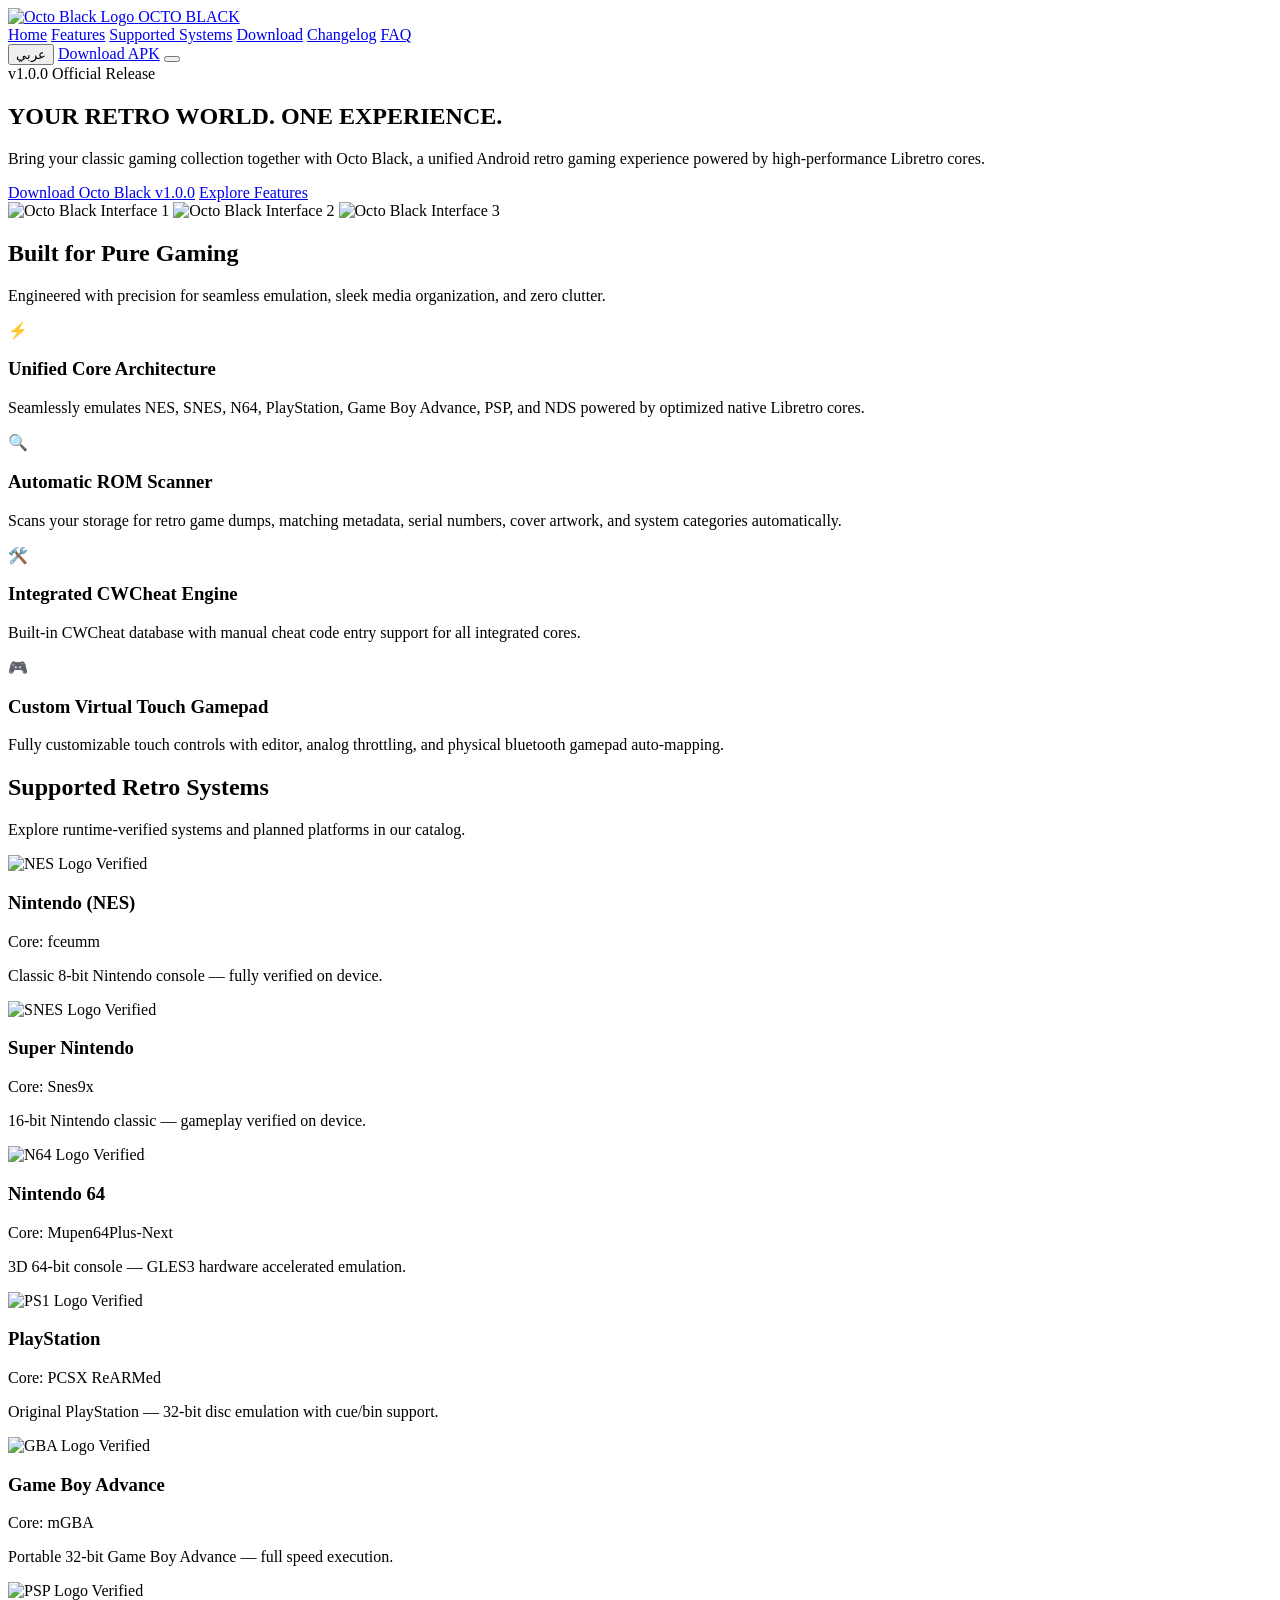
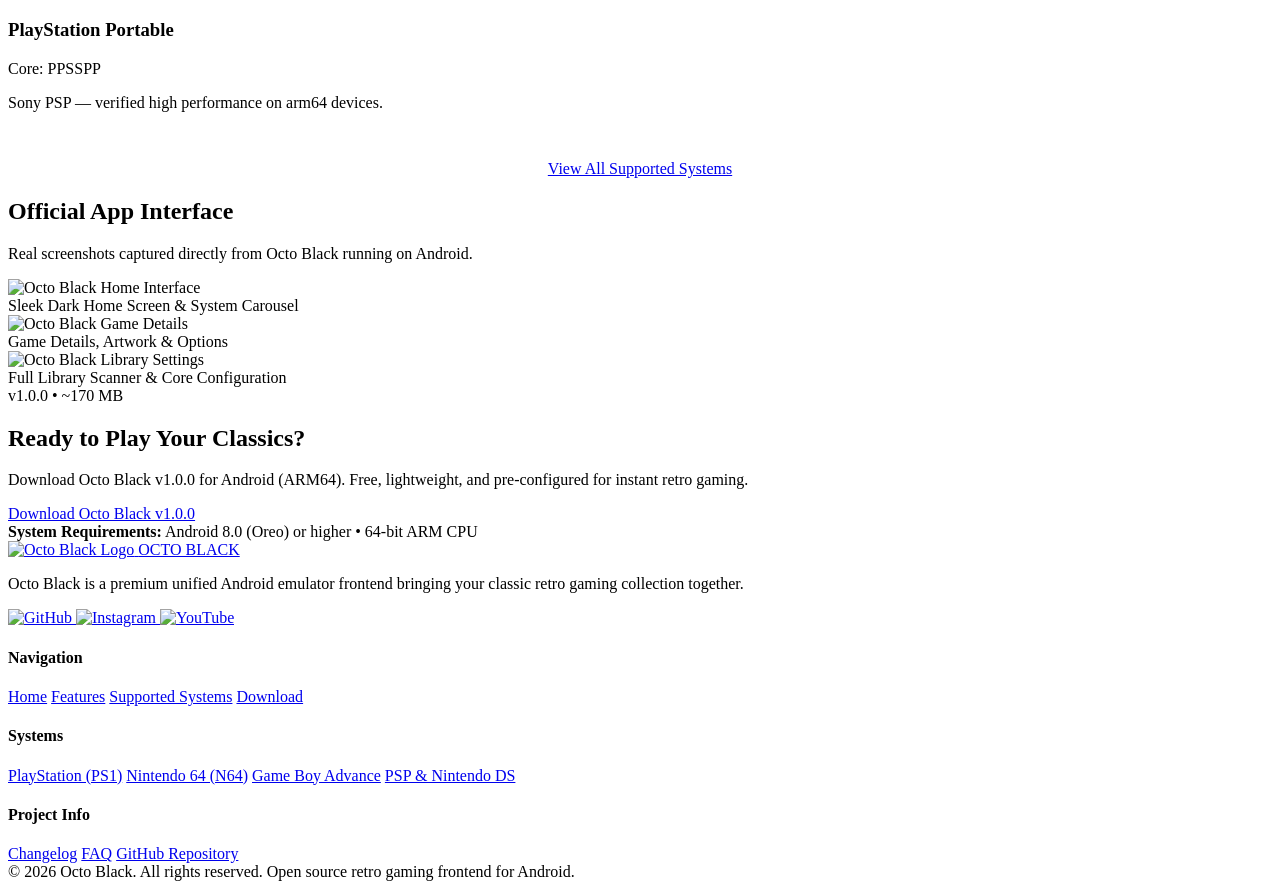
==== index.html @ 9396f164 "Add files via upload Upload Octo Black website" ====
<!DOCTYPE html>
<html lang="en" dir="ltr">
<head>
  <meta charset="UTF-8">
  <meta name="viewport" content="width=device-width, initial-scale=1.0">
  <title>Octo Black — Official Unified Retro Gaming Frontend for Android</title>
  <meta name="description" content="Bring your classic retro gaming collection together with Octo Black v1.0.0. A unified Android frontend powered by high-performance Libretro cores.">
  <meta name="keywords" content="Octo Black, Android Emulator, Retro Gaming, Libretro, PS1 Emulator, GBA Emulator, N64 Emulator, PSP Emulator, Android Frontend">

  <!-- Open Graph / Facebook -->
  <meta property="og:type" content="website">
  <meta property="og:title" content="Octo Black — Official Unified Retro Gaming Frontend">
  <meta property="og:description" content="Bring your classic retro gaming collection together with Octo Black. Unified Android frontend for NES, SNES, N64, PS1, GBA, PSP, and NDS.">
  <meta property="og:image" content="assets/images/introduction_images/1.png">
  <meta property="og:url" content="https://octoblack.app/">

  <!-- Twitter Card -->
  <meta name="twitter:card" content="summary_large_image">
  <meta name="twitter:title" content="Octo Black — Official Unified Retro Gaming Frontend">
  <meta name="twitter:description" content="Unified Android retro gaming experience powered by high-performance Libretro cores.">
  <meta name="twitter:image" content="assets/images/introduction_images/1.png">

  <!-- Favicon -->
  <link rel="icon" type="image/png" href="assets/systems_logos/my_logo/octoblack-logo.png">

  <!-- Stylesheet -->
  <link rel="stylesheet" href="css/style.css">
</head>
<body>

  <!-- Header / Navigation Bar -->
  <header class="navbar-header">
    <div class="container nav-container">
      <a href="index.html" class="brand-logo" aria-label="Octo Black Home">
        <img src="assets/systems_logos/my_logo/octoblack-logo.png" alt="Octo Black Logo" width="36" height="36">
        <span>OCTO BLACK</span>
      </a>

      <nav class="nav-menu" id="navMenu">
        <a href="index.html" class="nav-link active" data-i18n="nav_home">Home</a>
        <a href="features.html" class="nav-link" data-i18n="nav_features">Features</a>
        <a href="systems.html" class="nav-link" data-i18n="nav_systems">Supported Systems</a>
        <a href="download.html" class="nav-link" data-i18n="nav_download">Download</a>
        <a href="changelog.html" class="nav-link" data-i18n="nav_changelog">Changelog</a>
        <a href="faq.html" class="nav-link" data-i18n="nav_faq">FAQ</a>
      </nav>

      <div class="header-actions">
        <button class="lang-btn" aria-label="Switch Language">
          <span class="lang-btn-text">عربي</span>
        </button>
        <a href="download.html" class="btn btn-primary btn-sm github-dl-link" data-i18n="btn_download_apk">Download APK</a>
        <button class="mobile-toggle" id="mobileToggle" aria-label="Toggle navigation menu" aria-expanded="false">
          <span></span>
          <span></span>
          <span></span>
        </button>
      </div>
    </div>
  </header>

  <main>
    <!-- Hero Section -->
    <section class="hero-section">
      <div class="container hero-grid">
        <div class="hero-content">
          <div class="hero-tag">
            <span class="badge badge-status-supported" id="releaseStatusBadge">v1.0.0 Official Release</span>
          </div>
          <h1 class="hero-title" data-i18n="hero_title">YOUR RETRO WORLD. ONE EXPERIENCE.</h1>
          <p class="hero-description" data-i18n="hero_desc">
            Bring your classic gaming collection together with Octo Black, a unified Android retro gaming experience powered by high-performance Libretro cores.
          </p>
          <div class="hero-actions">
            <a href="download.html" class="btn btn-primary github-dl-link" data-i18n="hero_btn_download">Download Octo Black v1.0.0</a>
            <a href="features.html" class="btn btn-secondary" data-i18n="hero_btn_explore">Explore Features</a>
          </div>
        </div>

        <div class="hero-preview">
          <div class="landscape-mockup-container">
            <div class="screen-content-wrapper">
              <div class="screen-slider" id="screenSlider">
                <img src="assets/images/introduction_images/1.png" alt="Octo Black Interface 1" class="screen-slide" loading="eager">
                <img src="assets/images/introduction_images/2.png" alt="Octo Black Interface 2" class="screen-slide" loading="lazy">
                <img src="assets/images/introduction_images/3.png" alt="Octo Black Interface 3" class="screen-slide" loading="lazy">
              </div>
            </div>
            <div class="slider-controls">
              <span class="slider-dot active"></span>
              <span class="slider-dot"></span>
              <span class="slider-dot"></span>
            </div>
          </div>
        </div>
      </div>
    </section>

    <!-- Features Overview Section -->
    <section class="section">
      <div class="container">
        <div class="section-header">
          <h2 class="section-title" data-i18n="home_features_title">Built for Pure Gaming</h2>
          <p class="section-subtitle" data-i18n="home_features_subtitle">Engineered with precision for seamless emulation, sleek media organization, and zero clutter.</p>
        </div>

        <div class="grid-cards">
          <div class="card">
            <div class="card-icon">⚡</div>
            <h3 class="card-title" data-i18n="feat_1_title">Unified Core Architecture</h3>
            <p class="card-text" data-i18n="feat_1_desc">Seamlessly emulates NES, SNES, N64, PlayStation, Game Boy Advance, PSP, and NDS powered by optimized native Libretro cores.</p>
          </div>

          <div class="card">
            <div class="card-icon">🔍</div>
            <h3 class="card-title" data-i18n="feat_2_title">Automatic ROM Scanner</h3>
            <p class="card-text" data-i18n="feat_2_desc">Scans your storage for retro game dumps, matching metadata, serial numbers, cover artwork, and system categories automatically.</p>
          </div>

          <div class="card">
            <div class="card-icon">🛠️</div>
            <h3 class="card-title" data-i18n="feat_3_title">Integrated CWCheat Engine</h3>
            <p class="card-text" data-i18n="feat_3_desc">Built-in CWCheat database with manual cheat code entry support for all integrated cores.</p>
          </div>

          <div class="card">
            <div class="card-icon">🎮</div>
            <h3 class="card-title" data-i18n="feat_4_title">Custom Virtual Touch Gamepad</h3>
            <p class="card-text" data-i18n="feat_4_desc">Fully customizable touch controls with editor, analog throttling, and physical bluetooth gamepad auto-mapping.</p>
          </div>
        </div>
      </div>
    </section>

    <!-- Supported Systems Strip Section -->
    <section class="section" style="background-color: var(--bg-obsidian);">
      <div class="container">
        <div class="section-header">
          <h2 class="section-title" data-i18n="home_systems_title">Supported Retro Systems</h2>
          <p class="section-subtitle" data-i18n="home_systems_subtitle">Explore runtime-verified systems and planned platforms in our catalog.</p>
        </div>

        <div class="systems-grid">
          <!-- NES -->
          <div class="system-card">
            <div class="system-card-header">
              <img src="assets/systems_logos/Consoles/Nintendo Entertainment System.png" alt="NES Logo" class="system-logo" loading="lazy">
              <span class="badge badge-status-supported">Verified</span>
            </div>
            <h3 class="system-name">Nintendo (NES)</h3>
            <div class="system-engine">Core: fceumm</div>
            <p class="system-desc">Classic 8-bit Nintendo console — fully verified on device.</p>
          </div>

          <!-- SNES -->
          <div class="system-card">
            <div class="system-card-header">
              <img src="assets/systems_logos/Consoles/Super Nintendo Entertainment System.png" alt="SNES Logo" class="system-logo" loading="lazy">
              <span class="badge badge-status-supported">Verified</span>
            </div>
            <h3 class="system-name">Super Nintendo</h3>
            <div class="system-engine">Core: Snes9x</div>
            <p class="system-desc">16-bit Nintendo classic — gameplay verified on device.</p>
          </div>

          <!-- N64 -->
          <div class="system-card">
            <div class="system-card-header">
              <img src="assets/systems_logos/Consoles/Nintendo 64.png" alt="N64 Logo" class="system-logo" loading="lazy">
              <span class="badge badge-status-supported">Verified</span>
            </div>
            <h3 class="system-name">Nintendo 64</h3>
            <div class="system-engine">Core: Mupen64Plus-Next</div>
            <p class="system-desc">3D 64-bit console — GLES3 hardware accelerated emulation.</p>
          </div>

          <!-- PS1 -->
          <div class="system-card">
            <div class="system-card-header">
              <img src="assets/systems_logos/Consoles/Sony Playstation.png" alt="PS1 Logo" class="system-logo" loading="lazy">
              <span class="badge badge-status-supported">Verified</span>
            </div>
            <h3 class="system-name">PlayStation</h3>
            <div class="system-engine">Core: PCSX ReARMed</div>
            <p class="system-desc">Original PlayStation — 32-bit disc emulation with cue/bin support.</p>
          </div>

          <!-- GBA -->
          <div class="system-card">
            <div class="system-card-header">
              <img src="assets/systems_logos/Handhelds/Nintendo Game Boy Advance.png" alt="GBA Logo" class="system-logo" loading="lazy">
              <span class="badge badge-status-supported">Verified</span>
            </div>
            <h3 class="system-name">Game Boy Advance</h3>
            <div class="system-engine">Core: mGBA</div>
            <p class="system-desc">Portable 32-bit Game Boy Advance — full speed execution.</p>
          </div>

          <!-- PSP -->
          <div class="system-card">
            <div class="system-card-header">
              <img src="assets/systems_logos/Handhelds/Sony PSP.png" alt="PSP Logo" class="system-logo" loading="lazy">
              <span class="badge badge-status-supported">Verified</span>
            </div>
            <h3 class="system-name">PlayStation Portable</h3>
            <div class="system-engine">Core: PPSSPP</div>
            <p class="system-desc">Sony PSP — verified high performance on arm64 devices.</p>
          </div>
        </div>

        <div style="text-align: center; margin-top: 3rem;">
          <a href="systems.html" class="btn btn-outline" data-i18n="nav_systems">View All Supported Systems</a>
        </div>
      </div>
    </section>

    <!-- App Screenshot Gallery Section -->
    <section class="section">
      <div class="container">
        <div class="section-header">
          <h2 class="section-title" data-i18n="gallery_title">Official App Interface</h2>
          <p class="section-subtitle" data-i18n="gallery_subtitle">Real screenshots captured directly from Octo Black running on Android.</p>
        </div>

        <div class="gallery-grid">
          <div class="gallery-item">
            <img src="assets/images/introduction_images/1.png" alt="Octo Black Home Interface" loading="lazy">
            <div class="gallery-caption" data-i18n="cap_1">Sleek Dark Home Screen & System Carousel</div>
          </div>
          <div class="gallery-item">
            <img src="assets/images/introduction_images/2.png" alt="Octo Black Game Details" loading="lazy">
            <div class="gallery-caption" data-i18n="cap_2">Game Details, Artwork & Options</div>
          </div>
          <div class="gallery-item">
            <img src="assets/images/introduction_images/3.png" alt="Octo Black Library Settings" loading="lazy">
            <div class="gallery-caption" data-i18n="cap_3">Full Library Scanner & Core Configuration</div>
          </div>
        </div>
      </div>
    </section>

    <!-- Download Section -->
    <section class="section" style="background-color: var(--bg-obsidian);">
      <div class="container">
        <div class="download-card">
          <div class="download-version-tag">
            <span id="releaseVersionTag">v1.0.0</span> • <span id="releaseFileSize">~170 MB</span>
          </div>
          <h2 class="download-title" data-i18n="home_dl_title">Ready to Play Your Classics?</h2>
          <p class="download-desc" data-i18n="home_dl_desc">Download Octo Black v1.0.0 for Android (ARM64). Free, lightweight, and pre-configured for instant retro gaming.</p>
          <a href="download.html" class="btn btn-primary github-dl-link" data-i18n="hero_btn_download">Download Octo Black v1.0.0</a>

          <div class="download-details-meta">
            <div><strong data-i18n="dl_req_title">System Requirements:</strong> <span data-i18n="dl_req_desc">Android 8.0 (Oreo) or higher • 64-bit ARM CPU</span></div>
          </div>
        </div>
      </div>
    </section>
  </main>

  <!-- Footer -->
  <footer class="site-footer">
    <div class="container">
      <div class="footer-grid">
        <div class="footer-brand">
          <a href="index.html" class="brand-logo">
            <img src="assets/systems_logos/my_logo/octoblack-logo.png" alt="Octo Black Logo" width="32" height="32">
            <span>OCTO BLACK</span>
          </a>
          <p data-i18n="footer_brand_desc">Octo Black is a premium unified Android emulator frontend bringing your classic retro gaming collection together.</p>
          <div class="footer-socials">
            <a href="https://github.com/OctoBlack/octoblackemulatorgames" target="_blank" rel="noopener" class="social-icon-btn" aria-label="GitHub">
              <img src="assets/social_icons/github.svg" alt="GitHub">
            </a>
            <a href="https://instagram.com" target="_blank" rel="noopener" class="social-icon-btn" aria-label="Instagram">
              <img src="assets/social_icons/instagram.svg" alt="Instagram">
            </a>
            <a href="https://youtube.com" target="_blank" rel="noopener" class="social-icon-btn" aria-label="YouTube">
              <img src="assets/social_icons/youtube.svg" alt="YouTube">
            </a>
          </div>
        </div>

        <div>
          <h4 class="footer-title" data-i18n="footer_heading_navigation">Navigation</h4>
          <div class="footer-links">
            <a href="index.html" data-i18n="nav_home">Home</a>
            <a href="features.html" data-i18n="nav_features">Features</a>
            <a href="systems.html" data-i18n="nav_systems">Supported Systems</a>
            <a href="download.html" data-i18n="nav_download">Download</a>
          </div>
        </div>

        <div>
          <h4 class="footer-title" data-i18n="footer_heading_systems">Systems</h4>
          <div class="footer-links">
            <a href="systems.html">PlayStation (PS1)</a>
            <a href="systems.html">Nintendo 64 (N64)</a>
            <a href="systems.html">Game Boy Advance</a>
            <a href="systems.html">PSP & Nintendo DS</a>
          </div>
        </div>

        <div>
          <h4 class="footer-title" data-i18n="footer_heading_project">Project Info</h4>
          <div class="footer-links">
            <a href="changelog.html" data-i18n="nav_changelog">Changelog</a>
            <a href="faq.html" data-i18n="nav_faq">FAQ</a>
            <a href="https://github.com/OctoBlack/octoblackemulatorgames" target="_blank" rel="noopener" data-i18n="footer_link_github">GitHub Repository</a>
          </div>
        </div>
      </div>

      <div class="footer-bottom">
        <div data-i18n="footer_copyright">© 2026 Octo Black. All rights reserved. Open source retro gaming frontend for Android.</div>
      </div>
    </div>
  </footer>

  <!-- JavaScript Scripts -->
  <script src="js/translations.js"></script>
  <script src="js/i18n.js"></script>
  <script src="js/main.js"></script>
  <script src="js/github-release.js"></script>
</body>
</html>
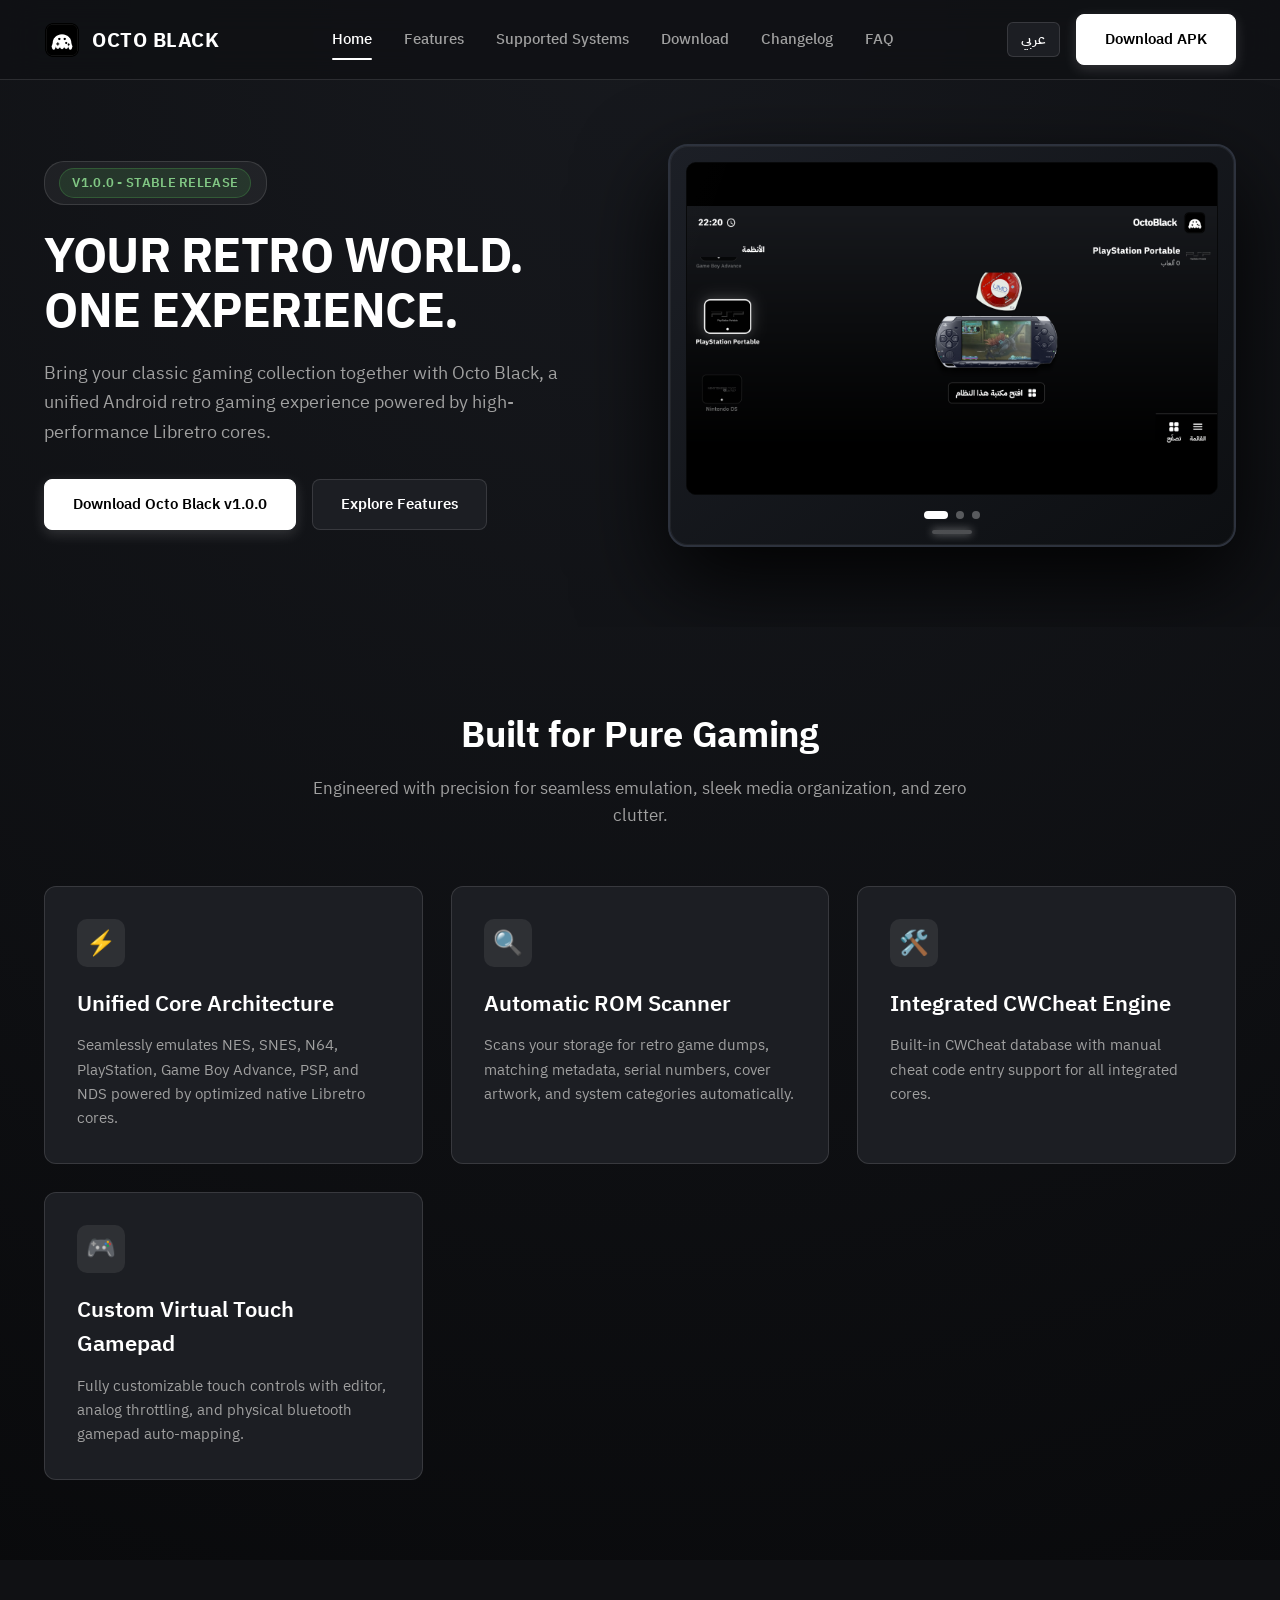
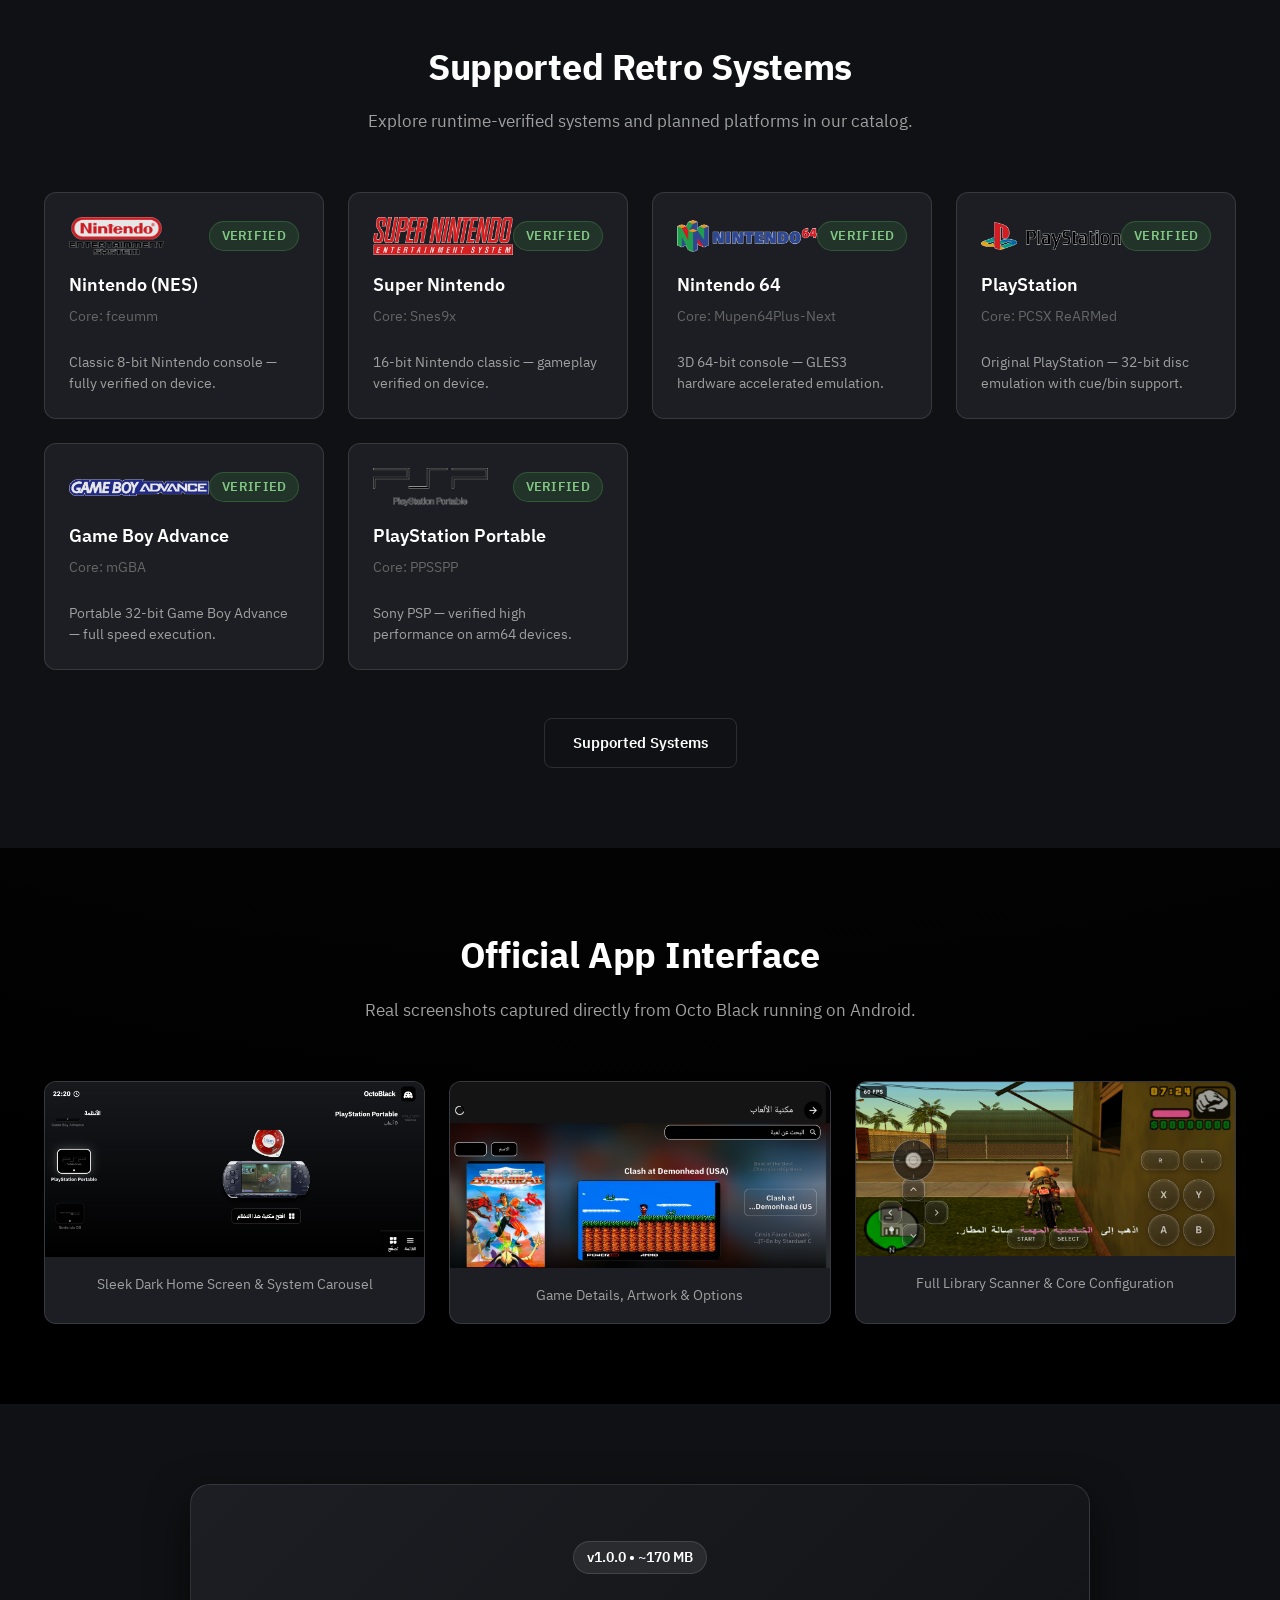
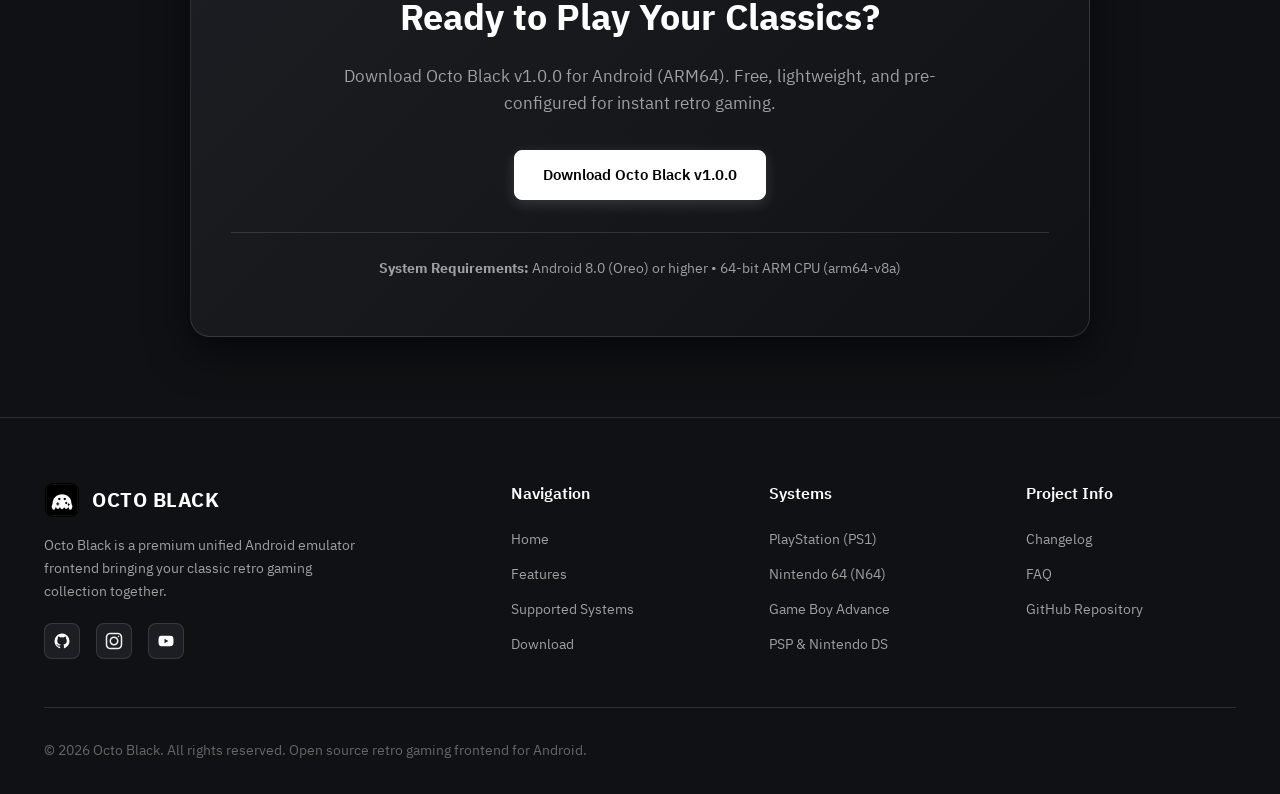
==== commit dd7ae67f: "Update index.html" ====
--- a/index.html
+++ b/index.html
@@ -233,7 +233,7 @@
           </div>
           <div class="gallery-item">
             <img src="assets/images/introduction_images/3.png" alt="Octo Black Library Settings" loading="lazy">
-            <div class="gallery-caption" data-i18n="cap_3">Full Library Scanner & Core Configuration</div>
+            <div class="gallery-caption" data-i18n="cap_3">Image from inside one of the games</div>
           </div>
         </div>
       </div>
--- a/css/style.css
+++ b/css/style.css
@@ -0,0 +1,1115 @@
+/* ==========================================================================
+   OCTO BLACK - OFFICIAL WEBSITE STYLESHEET
+   Design Identity: Dark Premium Gaming Experience
+   Color Palette: Black (#000000), Obsidian (#101114), Dark Panel (#1C1E23)
+   Typography: IBM Plex Sans Arabic
+   ========================================================================== */
+
+/* --------------------------------------------------------------------------
+   1. Fonts & CSS Variables
+   -------------------------------------------------------------------------- */
+@font-face {
+  font-family: 'IBM Plex Sans Arabic';
+  src: url('../assets/fonts/ibm-plex-sans-arabic/IBMPlexSansArabic-Light.ttf') format('truetype');
+  font-weight: 300;
+  font-style: normal;
+  font-display: swap;
+}
+
+@font-face {
+  font-family: 'IBM Plex Sans Arabic';
+  src: url('../assets/fonts/ibm-plex-sans-arabic/IBMPlexSansArabic-Regular.ttf') format('truetype');
+  font-weight: 400;
+  font-style: normal;
+  font-display: swap;
+}
+
+@font-face {
+  font-family: 'IBM Plex Sans Arabic';
+  src: url('../assets/fonts/ibm-plex-sans-arabic/IBMPlexSansArabic-Medium.ttf') format('truetype');
+  font-weight: 500;
+  font-style: normal;
+  font-display: swap;
+}
+
+@font-face {
+  font-family: 'IBM Plex Sans Arabic';
+  src: url('../assets/fonts/ibm-plex-sans-arabic/IBMPlexSansArabic-SemiBold.ttf') format('truetype');
+  font-weight: 600;
+  font-style: normal;
+  font-display: swap;
+}
+
+@font-face {
+  font-family: 'IBM Plex Sans Arabic';
+  src: url('../assets/fonts/ibm-plex-sans-arabic/IBMPlexSansArabic-Bold.ttf') format('truetype');
+  font-weight: 700;
+  font-style: normal;
+  font-display: swap;
+}
+
+:root {
+  --bg-black: #000000;
+  --bg-obsidian: #101114;
+  --bg-panel: #1C1E23;
+  --bg-panel-hover: #262930;
+  --border-color: rgba(255, 255, 255, 0.12);
+  --border-hover: rgba(255, 255, 255, 0.35);
+
+  --text-primary: #FFFFFF;
+  --text-secondary: #A0A0A0;
+  --text-muted: #666666;
+
+  --accent-white: #FFFFFF;
+  --accent-black: #000000;
+
+  --status-supported-bg: rgba(76, 175, 80, 0.15);
+  --status-supported-text: #81C784;
+  --status-supported-border: rgba(76, 175, 80, 0.3);
+
+  --status-integrated-bg: rgba(255, 183, 77, 0.15);
+  --status-integrated-text: #FFB74D;
+  --status-integrated-border: rgba(255, 183, 77, 0.3);
+
+  --status-dev-bg: rgba(100, 181, 246, 0.15);
+  --status-dev-text: #64B5F6;
+  --status-dev-border: rgba(100, 181, 246, 0.3);
+
+  --status-soon-bg: rgba(144, 164, 174, 0.15);
+  --status-soon-text: #B0BEC5;
+  --status-soon-border: rgba(144, 164, 174, 0.3);
+
+  --font-family: 'IBM Plex Sans Arabic', -apple-system, BlinkMacSystemFont, 'Segoe UI', Roboto, Oxygen, Ubuntu, Cantarell, sans-serif;
+  --header-height: 80px;
+  --container-max-width: 1240px;
+  --transition-fast: 0.2s ease;
+  --transition-normal: 0.3s ease;
+}
+
+/* --------------------------------------------------------------------------
+   2. Base & Reset
+   -------------------------------------------------------------------------- */
+*, *::before, *::after {
+  box-sizing: border-box;
+  margin: 0;
+  padding: 0;
+}
+
+html {
+  font-family: var(--font-family);
+  background-color: var(--bg-black);
+  color: var(--text-primary);
+  scroll-behavior: smooth;
+  line-height: 1.6;
+  -webkit-font-smoothing: antialiased;
+}
+
+body {
+  min-height: 100vh;
+  display: flex;
+  flex-direction: column;
+  overflow-x: hidden;
+  background: radial-gradient(circle at 50% 0%, #17191e 0%, var(--bg-black) 70%);
+}
+
+a {
+  color: inherit;
+  text-decoration: none;
+  transition: color var(--transition-fast);
+}
+
+button {
+  font-family: inherit;
+  cursor: pointer;
+  border: none;
+  background: none;
+}
+
+img {
+  max-width: 100%;
+  height: auto;
+  display: block;
+}
+
+ul {
+  list-style: none;
+}
+
+.container {
+  width: 100%;
+  max-width: var(--container-max-width);
+  margin-inline: auto;
+  padding-inline: 1.5rem;
+}
+
+/* --------------------------------------------------------------------------
+   3. Header & Navigation Bar
+   -------------------------------------------------------------------------- */
+.navbar-header {
+  position: fixed;
+  top: 0;
+  left: 0;
+  right: 0;
+  height: var(--header-height);
+  background: rgba(16, 17, 20, 0.85);
+  backdrop-filter: blur(16px);
+  -webkit-backdrop-filter: blur(16px);
+  border-bottom: 1px solid var(--border-color);
+  z-index: 1000;
+  display: flex;
+  align-items: center;
+}
+
+.nav-container {
+  display: flex;
+  align-items: center;
+  justify-content: space-between;
+}
+
+.brand-logo {
+  display: flex;
+  align-items: center;
+  gap: 0.75rem;
+  font-weight: 700;
+  font-size: 1.25rem;
+  letter-spacing: 0.5px;
+}
+
+.brand-logo img {
+  width: 36px;
+  height: 36px;
+  border-radius: 8px;
+  object-fit: contain;
+}
+
+.nav-menu {
+  display: flex;
+  align-items: center;
+  gap: 2rem;
+}
+
+.nav-link {
+  font-size: 0.95rem;
+  font-weight: 500;
+  color: var(--text-secondary);
+  padding: 0.5rem 0;
+  position: relative;
+  transition: color var(--transition-fast);
+}
+
+.nav-link:hover,
+.nav-link.active {
+  color: var(--text-primary);
+}
+
+.nav-link.active::after {
+  content: '';
+  position: absolute;
+  bottom: 0;
+  left: 0;
+  right: 0;
+  height: 2px;
+  background-color: var(--accent-white);
+  border-radius: 2px;
+}
+
+.header-actions {
+  display: flex;
+  align-items: center;
+  gap: 1rem;
+}
+
+.lang-btn {
+  display: inline-flex;
+  align-items: center;
+  gap: 0.4rem;
+  padding: 0.4rem 0.8rem;
+  background-color: var(--bg-panel);
+  border: 1px solid var(--border-color);
+  border-radius: 6px;
+  color: var(--text-primary);
+  font-size: 0.85rem;
+  font-weight: 600;
+  transition: all var(--transition-fast);
+}
+
+.lang-btn:hover {
+  border-color: var(--border-hover);
+  background-color: var(--bg-panel-hover);
+}
+
+.mobile-toggle {
+  display: none;
+  flex-direction: column;
+  justify-content: space-between;
+  width: 28px;
+  height: 20px;
+  background: transparent;
+}
+
+.mobile-toggle span {
+  width: 100%;
+  height: 2px;
+  background-color: var(--text-primary);
+  border-radius: 2px;
+  transition: transform 0.3s ease, opacity 0.3s ease;
+}
+
+/* --------------------------------------------------------------------------
+   4. Buttons & UI Elements
+   -------------------------------------------------------------------------- */
+.btn {
+  display: inline-flex;
+  align-items: center;
+  justify-content: center;
+  gap: 0.6rem;
+  padding: 0.75rem 1.75rem;
+  font-size: 0.95rem;
+  font-weight: 600;
+  border-radius: 8px;
+  transition: all var(--transition-normal);
+  text-align: center;
+  white-space: nowrap;
+}
+
+.btn-primary {
+  background-color: var(--accent-white);
+  color: var(--accent-black);
+  border: 1px solid var(--accent-white);
+  box-shadow: 0 4px 14px rgba(255, 255, 255, 0.15);
+}
+
+.btn-primary:hover {
+  background-color: #e6e6e6;
+  border-color: #e6e6e6;
+  transform: translateY(-2px);
+  box-shadow: 0 6px 20px rgba(255, 255, 255, 0.25);
+}
+
+.btn-secondary {
+  background-color: var(--bg-panel);
+  color: var(--text-primary);
+  border: 1px solid var(--border-color);
+}
+
+.btn-secondary:hover {
+  background-color: var(--bg-panel-hover);
+  border-color: var(--border-hover);
+  transform: translateY(-2px);
+}
+
+.btn-outline {
+  background-color: transparent;
+  color: var(--text-primary);
+  border: 1px solid var(--border-color);
+}
+
+.btn-outline:hover {
+  border-color: var(--text-primary);
+  background-color: rgba(255, 255, 255, 0.05);
+}
+
+.badge {
+  display: inline-flex;
+  align-items: center;
+  gap: 0.4rem;
+  padding: 0.25rem 0.75rem;
+  border-radius: 20px;
+  font-size: 0.8rem;
+  font-weight: 600;
+  letter-spacing: 0.3px;
+  text-transform: uppercase;
+}
+
+.badge-status-supported {
+  background-color: var(--status-supported-bg);
+  color: var(--status-supported-text);
+  border: 1px solid var(--status-supported-border);
+}
+
+.badge-status-integrated {
+  background-color: var(--status-integrated-bg);
+  color: var(--status-integrated-text);
+  border: 1px solid var(--status-integrated-border);
+}
+
+.badge-status-inDevelopment {
+  background-color: var(--status-dev-bg);
+  color: var(--status-dev-text);
+  border: 1px solid var(--status-dev-border);
+}
+
+.badge-status-comingSoon {
+  background-color: var(--status-soon-bg);
+  color: var(--status-soon-text);
+  border: 1px solid var(--status-soon-border);
+}
+
+/* --------------------------------------------------------------------------
+   5. Hero Section
+   -------------------------------------------------------------------------- */
+.hero-section {
+  padding-top: calc(var(--header-height) + 4rem);
+  padding-bottom: 5rem;
+  position: relative;
+  overflow: hidden;
+}
+
+.hero-grid {
+  display: grid;
+  grid-template-columns: 1fr 1fr;
+  gap: 3.5rem;
+  align-items: center;
+}
+
+.hero-content {
+  display: flex;
+  flex-direction: column;
+  align-items: flex-start;
+}
+
+.hero-tag {
+  display: inline-flex;
+  align-items: center;
+  gap: 0.5rem;
+  padding: 0.35rem 0.9rem;
+  background-color: rgba(255, 255, 255, 0.06);
+  border: 1px solid var(--border-color);
+  border-radius: 20px;
+  font-size: 0.85rem;
+  font-weight: 500;
+  color: var(--text-secondary);
+  margin-bottom: 1.5rem;
+}
+
+.hero-title {
+  font-size: 3rem;
+  font-weight: 800;
+  line-height: 1.15;
+  letter-spacing: -0.5px;
+  margin-bottom: 1.25rem;
+  color: var(--text-primary);
+}
+
+.hero-description {
+  font-size: 1.15rem;
+  color: var(--text-secondary);
+  margin-bottom: 2rem;
+  max-width: 540px;
+  line-height: 1.6;
+}
+
+.hero-actions {
+  display: flex;
+  flex-wrap: wrap;
+  gap: 1rem;
+}
+
+.hero-preview {
+  position: relative;
+  display: flex;
+  justify-content: center;
+  align-items: center;
+}
+
+/* Professional Gaming Device Bezel & Animations */
+@keyframes float {
+  0%, 100% {
+    transform: translateY(0);
+  }
+  50% {
+    transform: translateY(-8px);
+  }
+}
+
+@keyframes ambientGlow {
+  0%, 100% {
+    box-shadow: 0 35px 90px rgba(0, 0, 0, 0.9), 0 0 25px rgba(255, 255, 255, 0.03);
+  }
+  50% {
+    box-shadow: 0 42px 105px rgba(0, 0, 0, 0.95), 0 0 50px rgba(255, 255, 255, 0.07);
+  }
+}
+
+@keyframes glassReflection {
+  0% { left: -150%; }
+  25% { left: 150%; }
+  100% { left: 150%; }
+}
+
+.landscape-mockup-container {
+  position: relative;
+  width: 100%;
+  max-width: 640px;
+  margin-inline: auto;
+  background: linear-gradient(145deg, #1c1f26 0%, #0d0f12 100%);
+  border: 2px solid #2d323d;
+  border-radius: 20px;
+  padding: 16px 16px 26px 16px;
+  box-shadow: 0 35px 90px rgba(0, 0, 0, 0.9),
+              0 0 0 1px rgba(255, 255, 255, 0.05) inset;
+  animation: float 6s ease-in-out infinite, ambientGlow 4s ease-in-out infinite;
+  transition: transform var(--transition-normal);
+}
+
+.landscape-mockup-container:hover {
+  transform: translateY(-4px) scale(1.01);
+  animation-play-state: paused;
+}
+
+/* Subtle power indicator LED / branding at bottom bezel */
+.landscape-mockup-container::after {
+  content: '';
+  position: absolute;
+  bottom: 11px;
+  left: 50%;
+  transform: translateX(-50%);
+  width: 40px;
+  height: 4px;
+  background-color: rgba(255, 255, 255, 0.25);
+  border-radius: 2px;
+  box-shadow: 0 0 8px rgba(255, 255, 255, 0.5);
+}
+
+.screen-content-wrapper {
+  position: relative;
+  width: 100%;
+  aspect-ratio: 16 / 10;
+  overflow: hidden;
+  border-radius: 10px;
+  background-color: var(--bg-black);
+  border: 1px solid #08090a;
+  box-shadow: inset 0 0 20px rgba(0, 0, 0, 0.95);
+}
+
+/* Glass screen reflection sweep */
+.screen-content-wrapper::before {
+  content: '';
+  position: absolute;
+  top: 0;
+  left: -150%;
+  width: 150%;
+  height: 100%;
+  background: linear-gradient(
+    90deg,
+    transparent,
+    rgba(255, 255, 255, 0.04),
+    transparent
+  );
+  transform: skewX(-20deg);
+  pointer-events: none;
+  z-index: 10;
+  animation: glassReflection 7s ease-in-out infinite;
+}
+
+.screen-slider {
+  display: flex;
+  width: 100%;
+  height: 100%;
+  transition: transform 0.5s cubic-bezier(0.4, 0, 0.2, 1);
+}
+
+.screen-slide {
+  min-width: 100%;
+  height: 100%;
+  object-fit: contain;
+  background-color: #000;
+  transform: scale(0.97);
+  opacity: 0.8;
+  transition: transform 0.7s cubic-bezier(0.16, 1, 0.3, 1), opacity 0.7s ease;
+}
+
+.screen-slide.active-slide {
+  transform: scale(1);
+  opacity: 1;
+}
+
+.slider-controls {
+  display: flex;
+  justify-content: center;
+  gap: 0.5rem;
+  margin-top: 1rem;
+}
+
+.slider-dot {
+  width: 8px;
+  height: 8px;
+  border-radius: 50%;
+  background-color: rgba(255, 255, 255, 0.3);
+  cursor: pointer;
+  transition: all var(--transition-fast);
+}
+
+.slider-dot.active {
+  background-color: var(--text-primary);
+  width: 24px;
+  border-radius: 4px;
+}
+
+/* --------------------------------------------------------------------------
+   6. Sections & Cards
+   -------------------------------------------------------------------------- */
+.section {
+  padding-block: 5rem;
+  position: relative;
+}
+
+.section-header {
+  text-align: center;
+  max-width: 700px;
+  margin-inline: auto;
+  margin-bottom: 3.5rem;
+}
+
+.section-title {
+  font-size: 2.25rem;
+  font-weight: 700;
+  letter-spacing: -0.3px;
+  margin-bottom: 0.75rem;
+}
+
+.section-subtitle {
+  font-size: 1.05rem;
+  color: var(--text-secondary);
+}
+
+.grid-cards {
+  display: grid;
+  grid-template-columns: repeat(auto-fit, minmax(320px, 1fr));
+  gap: 1.75rem;
+}
+
+.card {
+  background-color: var(--bg-panel);
+  border: 1px solid var(--border-color);
+  border-radius: 12px;
+  padding: 2rem;
+  transition: all var(--transition-normal);
+  display: flex;
+  flex-direction: column;
+}
+
+.card:hover {
+  border-color: var(--border-hover);
+  background-color: var(--bg-panel-hover);
+  transform: translateY(-4px);
+  box-shadow: 0 12px 30px rgba(0, 0, 0, 0.5);
+}
+
+.card-icon {
+  width: 48px;
+  height: 48px;
+  border-radius: 10px;
+  background-color: rgba(255, 255, 255, 0.08);
+  display: flex;
+  align-items: center;
+  justify-content: center;
+  margin-bottom: 1.25rem;
+  color: var(--text-primary);
+  font-size: 1.5rem;
+}
+
+.card-title {
+  font-size: 1.35rem;
+  font-weight: 600;
+  margin-bottom: 0.75rem;
+}
+
+.card-text {
+  font-size: 0.95rem;
+  color: var(--text-secondary);
+  line-height: 1.6;
+}
+
+/* Systems Grid */
+.systems-filter {
+  display: flex;
+  justify-content: center;
+  flex-wrap: wrap;
+  gap: 0.75rem;
+  margin-bottom: 2.5rem;
+}
+
+.filter-btn {
+  padding: 0.5rem 1.25rem;
+  border-radius: 20px;
+  background-color: var(--bg-obsidian);
+  border: 1px solid var(--border-color);
+  color: var(--text-secondary);
+  font-size: 0.9rem;
+  font-weight: 500;
+  transition: all var(--transition-fast);
+}
+
+.filter-btn:hover,
+.filter-btn.active {
+  background-color: var(--accent-white);
+  color: var(--accent-black);
+  border-color: var(--accent-white);
+}
+
+.systems-grid {
+  display: grid;
+  grid-template-columns: repeat(auto-fill, minmax(260px, 1fr));
+  gap: 1.5rem;
+}
+
+.system-card {
+  background-color: var(--bg-panel);
+  border: 1px solid var(--border-color);
+  border-radius: 12px;
+  padding: 1.5rem;
+  display: flex;
+  flex-direction: column;
+  align-items: flex-start;
+  transition: all var(--transition-normal);
+  position: relative;
+  overflow: hidden;
+}
+
+.system-card:hover {
+  border-color: var(--border-hover);
+  transform: translateY(-3px);
+  box-shadow: 0 8px 24px rgba(0, 0, 0, 0.4);
+}
+
+.system-card-header {
+  display: flex;
+  align-items: center;
+  justify-content: space-between;
+  width: 100%;
+  margin-bottom: 1rem;
+}
+
+.system-logo {
+  height: 38px;
+  max-width: 140px;
+  object-fit: contain;
+  filter: brightness(0.9);
+}
+
+.system-name {
+  font-size: 1.15rem;
+  font-weight: 600;
+  margin-bottom: 0.35rem;
+}
+
+.system-engine {
+  font-size: 0.85rem;
+  color: var(--text-muted);
+  margin-bottom: 0.75rem;
+}
+
+.system-desc {
+  font-size: 0.88rem;
+  color: var(--text-secondary);
+  line-height: 1.5;
+  margin-top: auto;
+  padding-top: 0.75rem;
+}
+
+/* --------------------------------------------------------------------------
+   7. Screenshot Gallery Component
+   -------------------------------------------------------------------------- */
+.gallery-grid {
+  display: grid;
+  grid-template-columns: repeat(3, 1fr);
+  gap: 1.5rem;
+}
+
+.gallery-item {
+  background-color: var(--bg-panel);
+  border: 1px solid var(--border-color);
+  border-radius: 12px;
+  overflow: hidden;
+  transition: all var(--transition-normal);
+}
+
+.gallery-item:hover {
+  border-color: var(--border-hover);
+  transform: scale(1.02);
+}
+
+.gallery-item img {
+  width: 100%;
+  height: auto;
+  object-fit: cover;
+}
+
+.gallery-caption {
+  padding: 1rem;
+  font-size: 0.9rem;
+  color: var(--text-secondary);
+  text-align: center;
+}
+
+/* --------------------------------------------------------------------------
+   8. Download Banner / Card
+   -------------------------------------------------------------------------- */
+.download-card {
+  background: linear-gradient(135deg, var(--bg-panel) 0%, var(--bg-obsidian) 100%);
+  border: 1px solid var(--border-color);
+  border-radius: 20px;
+  padding: 3.5rem 2.5rem;
+  text-align: center;
+  max-width: 900px;
+  margin-inline: auto;
+  position: relative;
+  box-shadow: 0 15px 40px rgba(0, 0, 0, 0.6);
+}
+
+.download-version-tag {
+  display: inline-block;
+  padding: 0.3rem 0.8rem;
+  background-color: rgba(255, 255, 255, 0.08);
+  border: 1px solid var(--border-color);
+  border-radius: 20px;
+  font-size: 0.85rem;
+  font-weight: 600;
+  margin-bottom: 1rem;
+}
+
+.download-title {
+  font-size: 2.25rem;
+  font-weight: 700;
+  margin-bottom: 1rem;
+}
+
+.download-desc {
+  font-size: 1.05rem;
+  color: var(--text-secondary);
+  max-width: 600px;
+  margin-inline: auto;
+  margin-bottom: 2rem;
+}
+
+.download-details-meta {
+  display: flex;
+  justify-content: center;
+  flex-wrap: wrap;
+  gap: 2rem;
+  margin-top: 2rem;
+  font-size: 0.9rem;
+  color: var(--text-secondary);
+  border-top: 1px solid var(--border-color);
+  padding-top: 1.5rem;
+}
+
+/* --------------------------------------------------------------------------
+   9. Accordion (FAQ Page)
+   -------------------------------------------------------------------------- */
+.accordion {
+  max-width: 800px;
+  margin-inline: auto;
+  display: flex;
+  flex-direction: column;
+  gap: 1rem;
+}
+
+.accordion-item {
+  background-color: var(--bg-panel);
+  border: 1px solid var(--border-color);
+  border-radius: 10px;
+  overflow: hidden;
+  transition: border-color var(--transition-fast);
+}
+
+.accordion-item:hover {
+  border-color: var(--border-hover);
+}
+
+.accordion-header {
+  width: 100%;
+  padding: 1.25rem 1.5rem;
+  display: flex;
+  align-items: center;
+  justify-content: space-between;
+  font-size: 1.1rem;
+  font-weight: 600;
+  color: var(--text-primary);
+  text-align: start;
+}
+
+.accordion-icon {
+  font-size: 1.25rem;
+  transition: transform 0.3s ease;
+}
+
+.accordion-item.active .accordion-icon {
+  transform: rotate(180deg);
+}
+
+.accordion-body {
+  max-height: 0;
+  overflow: hidden;
+  transition: max-height 0.35s cubic-bezier(0, 1, 0, 1);
+  background-color: rgba(0, 0, 0, 0.2);
+}
+
+.accordion-item.active .accordion-body {
+  max-height: 500px;
+  transition: max-height 0.35s ease-in-out;
+}
+
+.accordion-content {
+  padding: 1.25rem 1.5rem;
+  font-size: 0.95rem;
+  color: var(--text-secondary);
+  line-height: 1.7;
+}
+
+/* --------------------------------------------------------------------------
+   10. Changelog Timeline
+   -------------------------------------------------------------------------- */
+.timeline {
+  max-width: 800px;
+  margin-inline: auto;
+  position: relative;
+  padding-inline-start: 2rem;
+}
+
+.timeline::before {
+  content: '';
+  position: absolute;
+  top: 0;
+  bottom: 0;
+  inset-inline-start: 0.5rem;
+  width: 2px;
+  background-color: var(--border-color);
+}
+
+.timeline-item {
+  position: relative;
+  margin-bottom: 2.5rem;
+}
+
+.timeline-badge {
+  position: absolute;
+  inset-inline-start: -2rem;
+  top: 0;
+  width: 1rem;
+  height: 1rem;
+  border-radius: 50%;
+  background-color: var(--accent-white);
+  border: 3px solid var(--bg-black);
+}
+
+.timeline-card {
+  background-color: var(--bg-panel);
+  border: 1px solid var(--border-color);
+  border-radius: 12px;
+  padding: 1.75rem;
+}
+
+.timeline-version {
+  display: flex;
+  align-items: center;
+  justify-content: space-between;
+  margin-bottom: 1rem;
+}
+
+.timeline-title {
+  font-size: 1.25rem;
+  font-weight: 700;
+}
+
+.timeline-date {
+  font-size: 0.85rem;
+  color: var(--text-muted);
+}
+
+.timeline-list {
+  padding-inline-start: 1.2rem;
+}
+
+.timeline-list li {
+  margin-bottom: 0.5rem;
+  font-size: 0.95rem;
+  color: var(--text-secondary);
+}
+
+/* --------------------------------------------------------------------------
+   11. Footer
+   -------------------------------------------------------------------------- */
+.site-footer {
+  background-color: var(--bg-obsidian);
+  border-top: 1px solid var(--border-color);
+  padding-top: 4rem;
+  padding-bottom: 2rem;
+  margin-top: auto;
+}
+
+.footer-grid {
+  display: grid;
+  grid-template-columns: 2fr repeat(3, 1fr);
+  gap: 3rem;
+  margin-bottom: 3rem;
+}
+
+.footer-brand p {
+  color: var(--text-secondary);
+  font-size: 0.9rem;
+  margin-top: 1rem;
+  max-width: 320px;
+}
+
+.footer-socials {
+  display: flex;
+  gap: 1rem;
+  margin-top: 1.25rem;
+}
+
+.social-icon-btn {
+  width: 36px;
+  height: 36px;
+  border-radius: 8px;
+  background-color: var(--bg-panel);
+  border: 1px solid var(--border-color);
+  display: flex;
+  align-items: center;
+  justify-content: center;
+  transition: all var(--transition-fast);
+}
+
+.social-icon-btn:hover {
+  border-color: var(--border-hover);
+  background-color: var(--bg-panel-hover);
+  transform: translateY(-2px);
+}
+
+.social-icon-btn img {
+  width: 18px;
+  height: 18px;
+  filter: invert(1);
+}
+
+.footer-title {
+  font-size: 1rem;
+  font-weight: 600;
+  margin-bottom: 1.25rem;
+  color: var(--text-primary);
+}
+
+.footer-links {
+  display: flex;
+  flex-direction: column;
+  gap: 0.75rem;
+}
+
+.footer-links a {
+  font-size: 0.9rem;
+  color: var(--text-secondary);
+}
+
+.footer-links a:hover {
+  color: var(--text-primary);
+}
+
+.footer-bottom {
+  border-top: 1px solid var(--border-color);
+  padding-top: 2rem;
+  display: flex;
+  align-items: center;
+  justify-content: space-between;
+  flex-wrap: wrap;
+  gap: 1rem;
+  font-size: 0.85rem;
+  color: var(--text-muted);
+}
+
+/* --------------------------------------------------------------------------
+   12. Responsive Breakpoints & Mobile Styles
+   -------------------------------------------------------------------------- */
+@media (max-width: 1024px) {
+  .hero-grid {
+    grid-template-columns: 1fr;
+    text-align: center;
+  }
+
+  .hero-content {
+    align-items: center;
+  }
+
+  .gallery-grid {
+    grid-template-columns: repeat(2, 1fr);
+  }
+
+  .footer-grid {
+    grid-template-columns: 1fr 1fr;
+  }
+}
+
+@media (max-width: 768px) {
+  :root {
+    --header-height: 70px;
+  }
+
+  .nav-menu {
+    position: fixed;
+    top: var(--header-height);
+    left: 0;
+    right: 0;
+    bottom: 0;
+    background-color: rgba(16, 17, 20, 0.98);
+    backdrop-filter: blur(20px);
+    flex-direction: column;
+    justify-content: center;
+    gap: 2rem;
+    transform: translateY(-100%);
+    opacity: 0;
+    visibility: hidden;
+    transition: all 0.3s ease;
+    z-index: 999;
+  }
+
+  .nav-menu.active {
+    transform: translateY(0);
+    opacity: 1;
+    visibility: visible;
+  }
+
+  .nav-link {
+    font-size: 1.25rem;
+  }
+
+  .mobile-toggle {
+    display: flex;
+  }
+
+  .hero-title {
+    font-size: 2.25rem;
+  }
+
+  .section-title {
+    font-size: 1.75rem;
+  }
+
+  .gallery-grid {
+    grid-template-columns: 1fr;
+  }
+
+  .footer-grid {
+    grid-template-columns: 1fr;
+    gap: 2rem;
+  }
+}
+
+@media (prefers-reduced-motion: reduce) {
+  *, *::before, *::after {
+    animation-duration: 0.01ms !important;
+    animation-iteration-count: 1 !important;
+    transition-duration: 0.01ms !important;
+    scroll-behavior: auto !important;
+  }
+}
+
+/* --------------------------------------------------------------------------
+   13. Standard Cursor Styling
+   -------------------------------------------------------------------------- */
+html, body {
+  cursor: default;
+}
+
+a, button, .card, .system-card, .filter-btn, .slider-dot, .accordion-header, .social-icon-btn, .lang-btn {
+  cursor: pointer;
+}
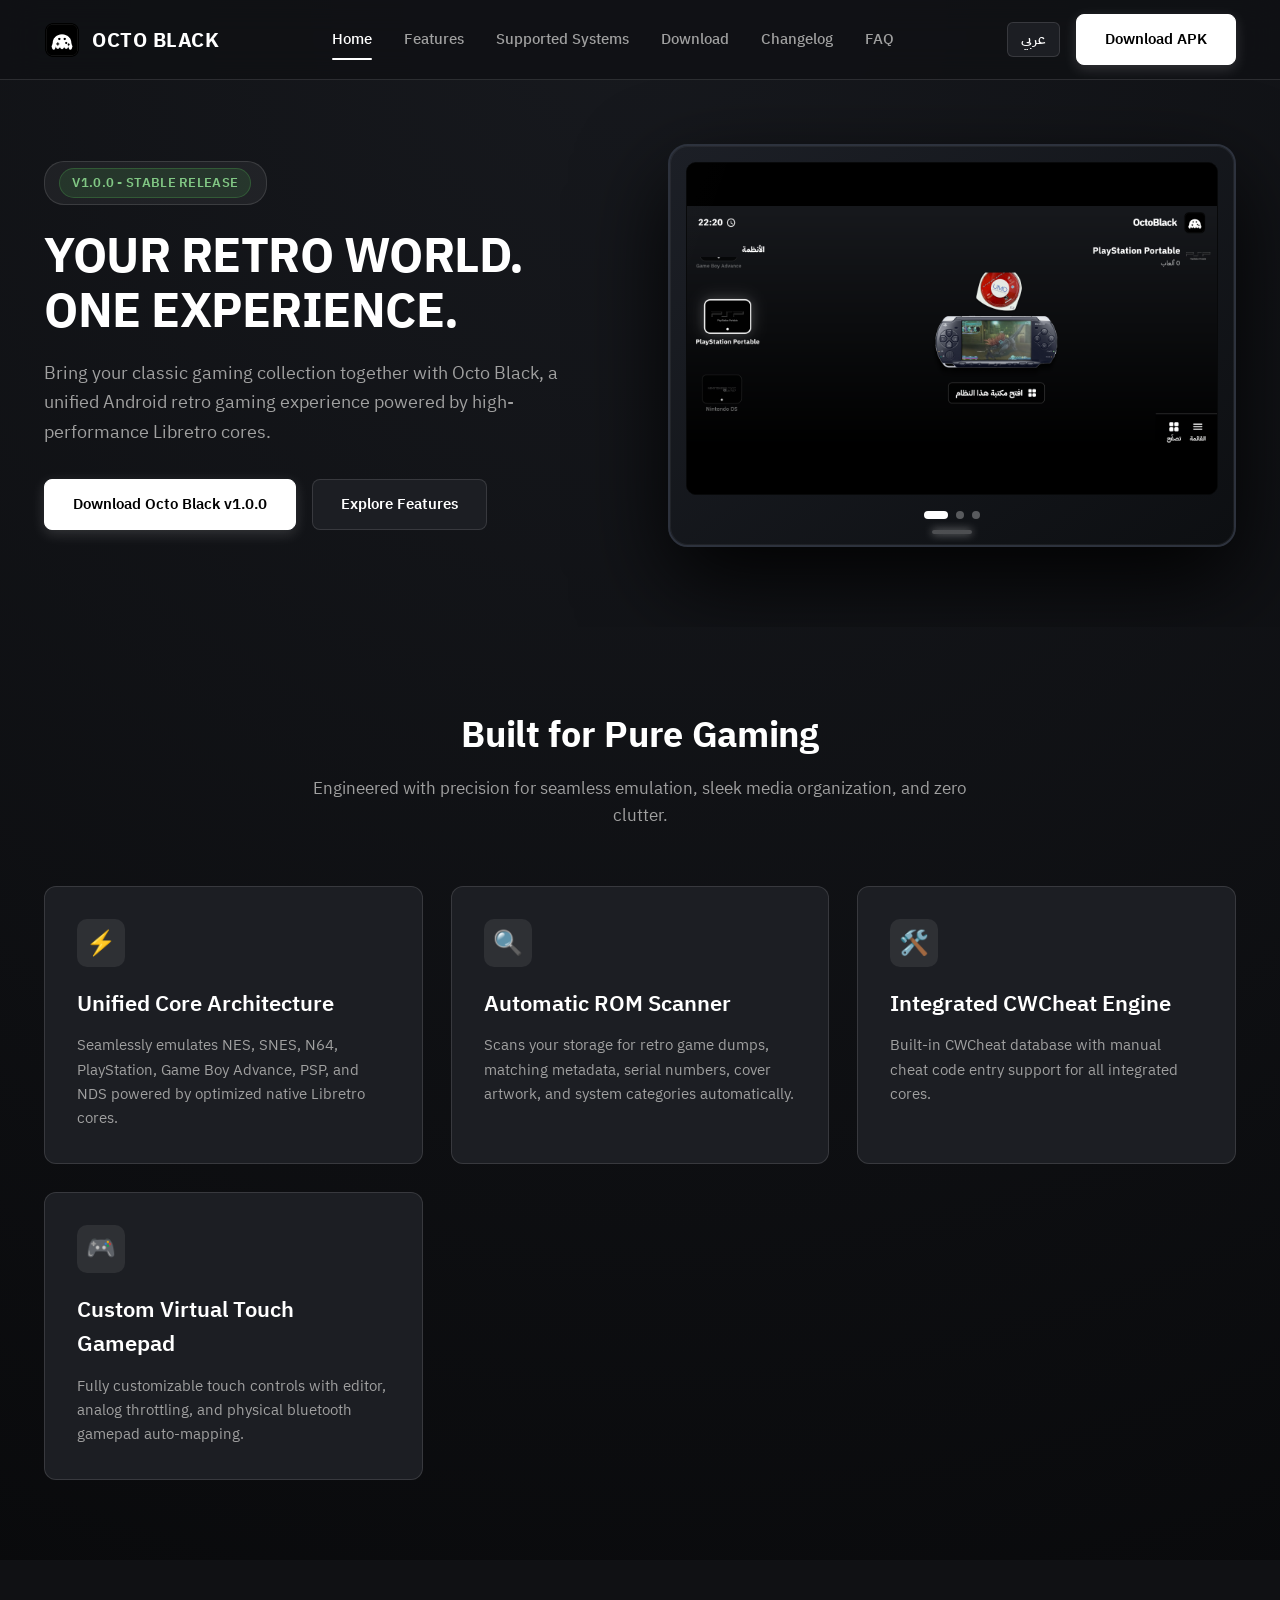
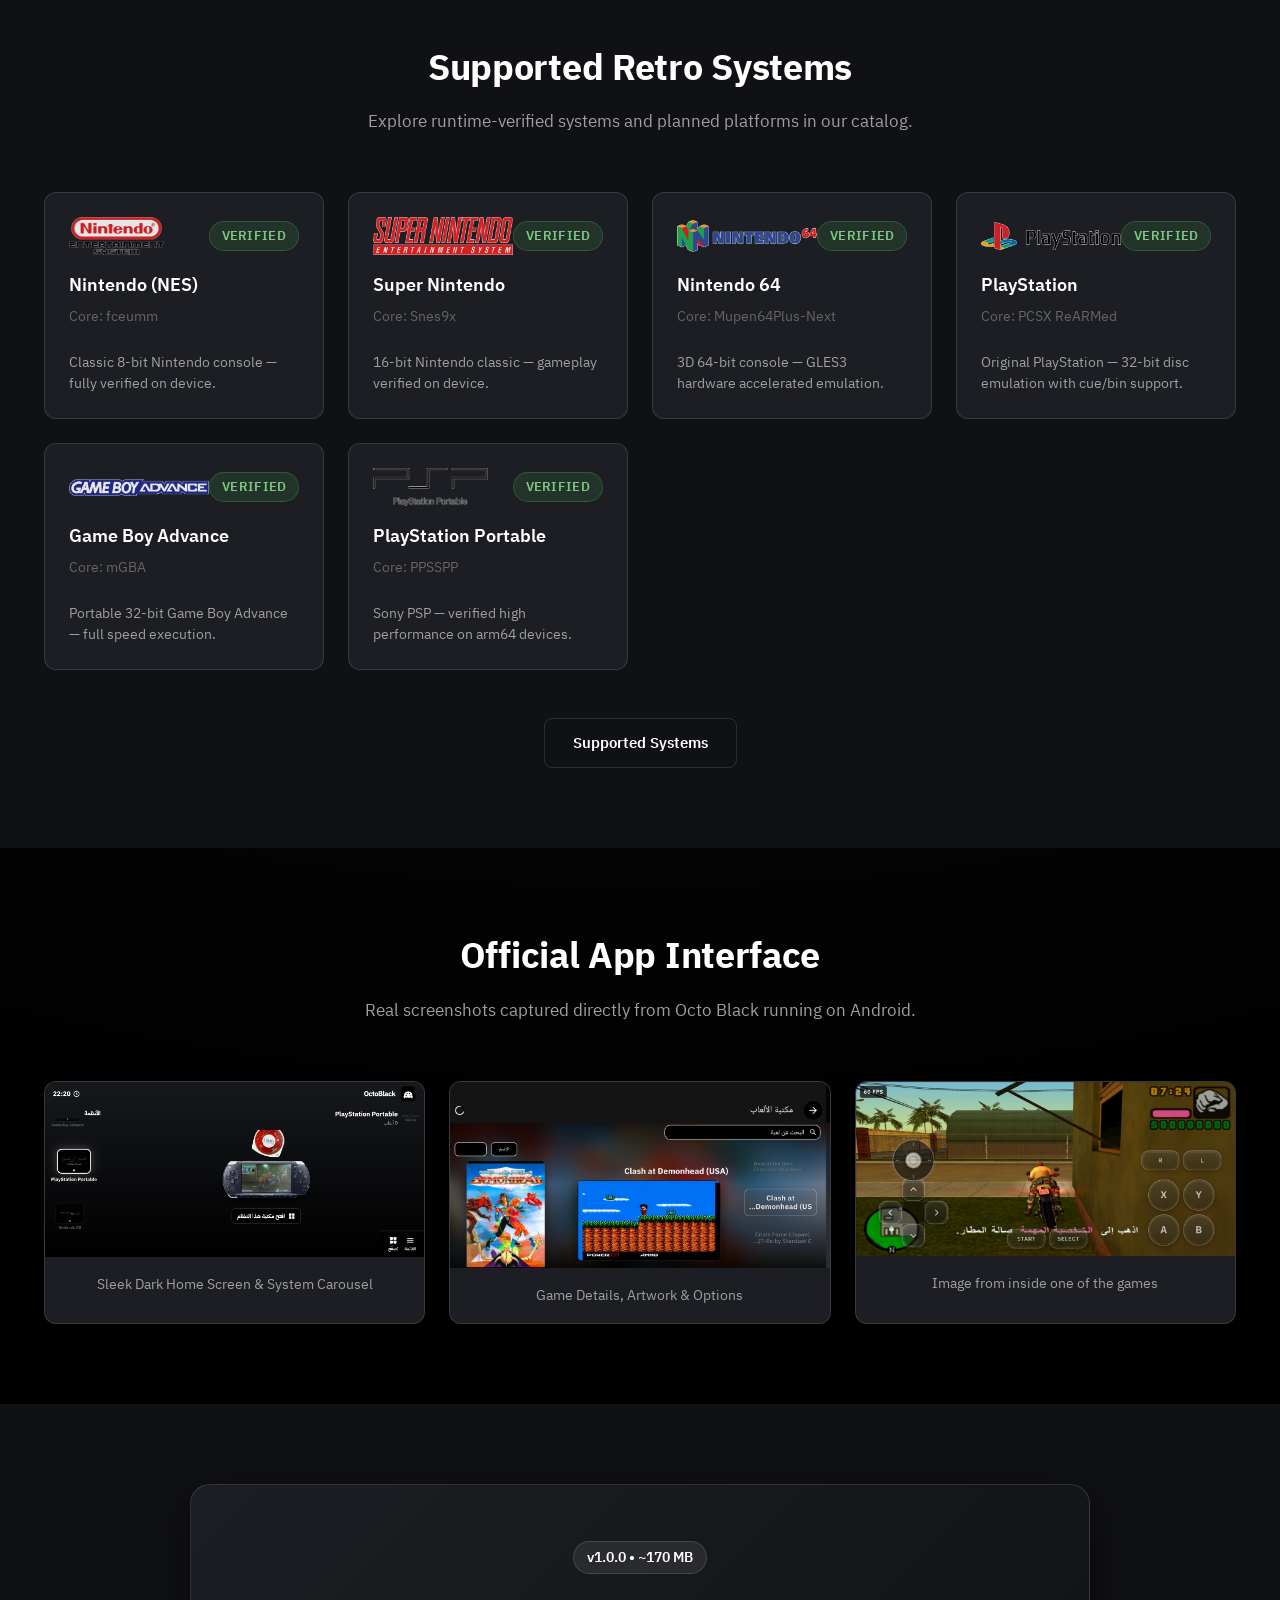
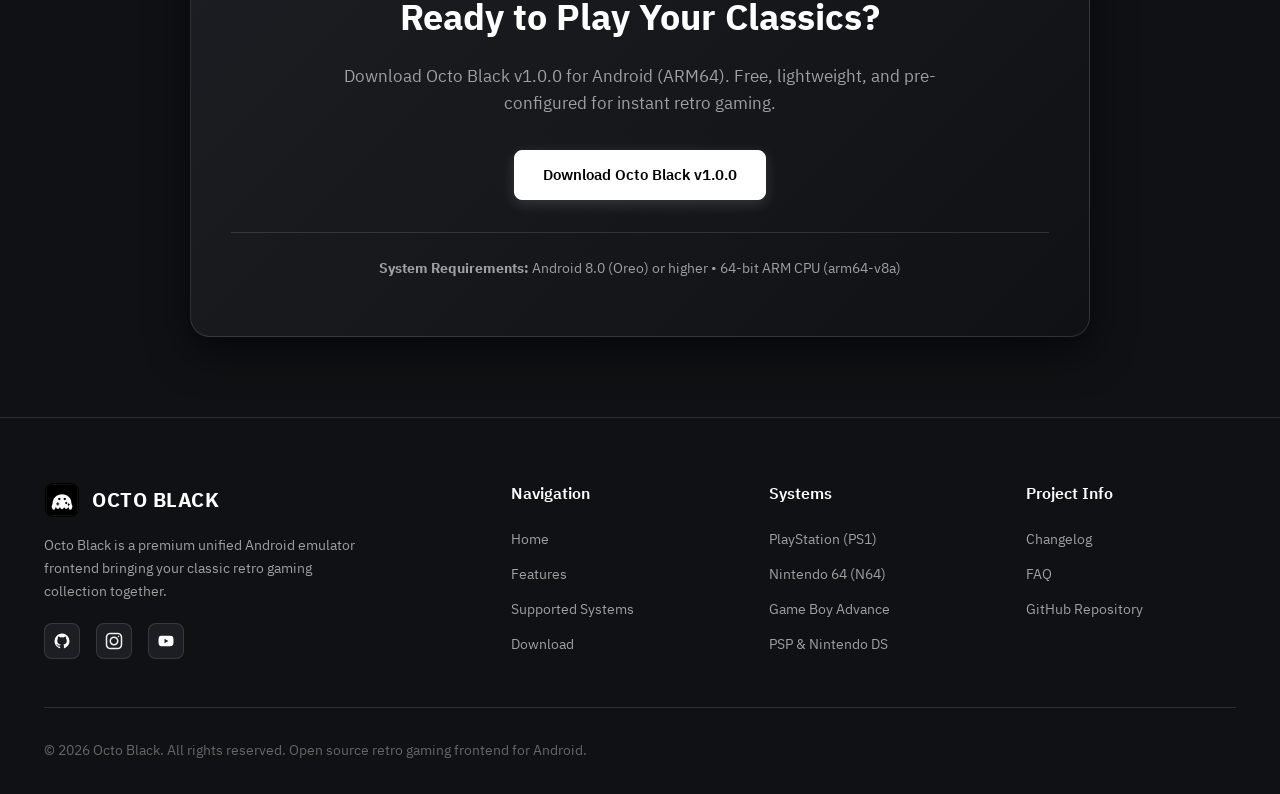
==== commit 7c8e07b0: "Update index.html" ====
--- a/index.html
+++ b/index.html
@@ -232,7 +232,7 @@
             <div class="gallery-caption" data-i18n="cap_2">Game Details, Artwork & Options</div>
           </div>
           <div class="gallery-item">
-            <img src="assets/images/introduction_images/3.png" alt="Octo Black Library Settings" loading="lazy">
+            <img src="assets/images/introduction_images/3.png" alt="Octo Black Game Image" loading="lazy">
             <div class="gallery-caption" data-i18n="cap_3">Image from inside one of the games</div>
           </div>
         </div>
@@ -269,13 +269,13 @@
           </a>
           <p data-i18n="footer_brand_desc">Octo Black is a premium unified Android emulator frontend bringing your classic retro gaming collection together.</p>
           <div class="footer-socials">
-            <a href="https://github.com/OctoBlack/octoblackemulatorgames" target="_blank" rel="noopener" class="social-icon-btn" aria-label="GitHub">
+            <a href="https://github.com/Amoryali" target="_blank" rel="noopener" class="social-icon-btn" aria-label="GitHub">
               <img src="assets/social_icons/github.svg" alt="GitHub">
             </a>
-            <a href="https://instagram.com" target="_blank" rel="noopener" class="social-icon-btn" aria-label="Instagram">
+            <a href="https://www.instagram.com/myrfrom?srtk=Mzdta2xtb2s0b3Fm" target="_blank" rel="noopener" class="social-icon-btn" aria-label="Instagram">
               <img src="assets/social_icons/instagram.svg" alt="Instagram">
             </a>
-            <a href="https://youtube.com" target="_blank" rel="noopener" class="social-icon-btn" aria-label="YouTube">
+            <a href="https://youtube.com/channel/UCutpQIZnSYwFtRx-Si81dyA?si=pm8Lg8wilTG5rKVc" target="_blank" rel="noopener" class="social-icon-btn" aria-label="YouTube">
               <img src="assets/social_icons/youtube.svg" alt="YouTube">
             </a>
           </div>
@@ -306,7 +306,7 @@
           <div class="footer-links">
             <a href="changelog.html" data-i18n="nav_changelog">Changelog</a>
             <a href="faq.html" data-i18n="nav_faq">FAQ</a>
-            <a href="https://github.com/OctoBlack/octoblackemulatorgames" target="_blank" rel="noopener" data-i18n="footer_link_github">GitHub Repository</a>
+            <a href="https://github.com/Amoryali" target="_blank" rel="noopener" data-i18n="footer_link_github">GitHub Repository</a>
           </div>
         </div>
       </div>
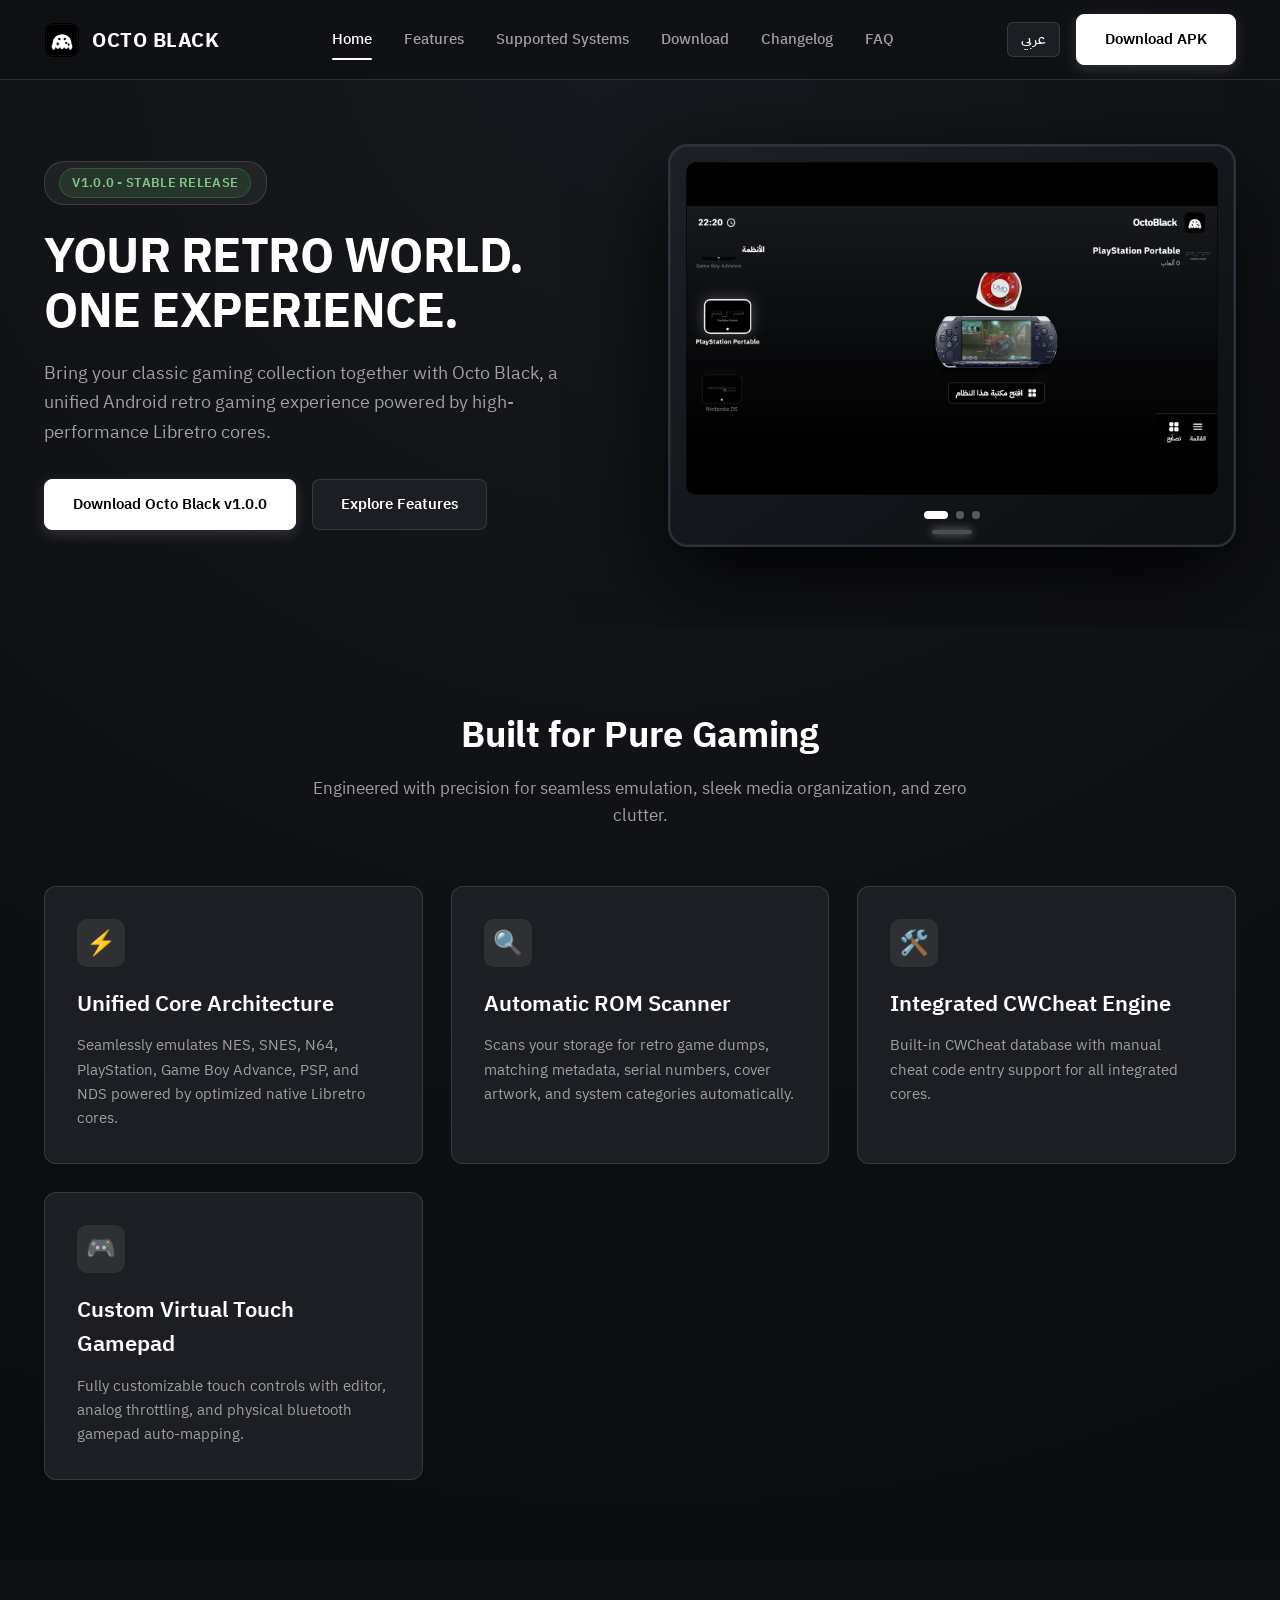
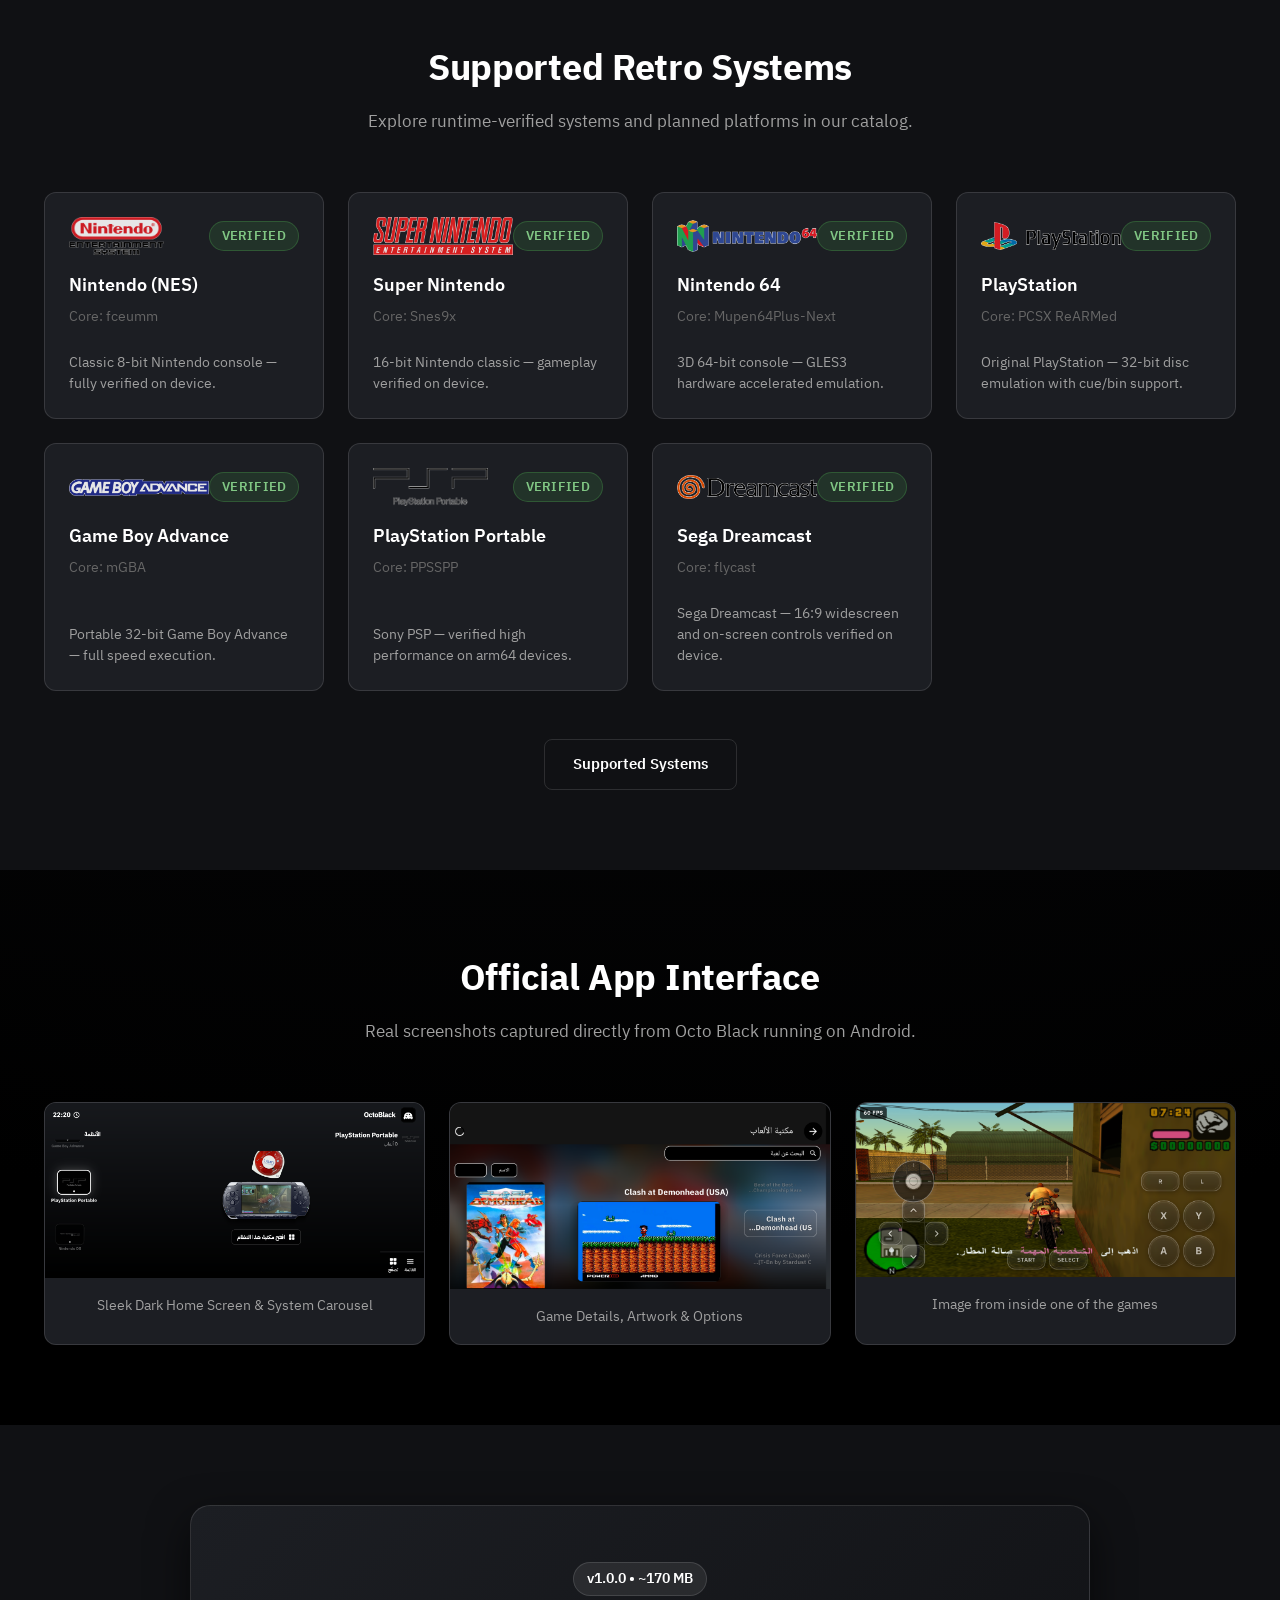
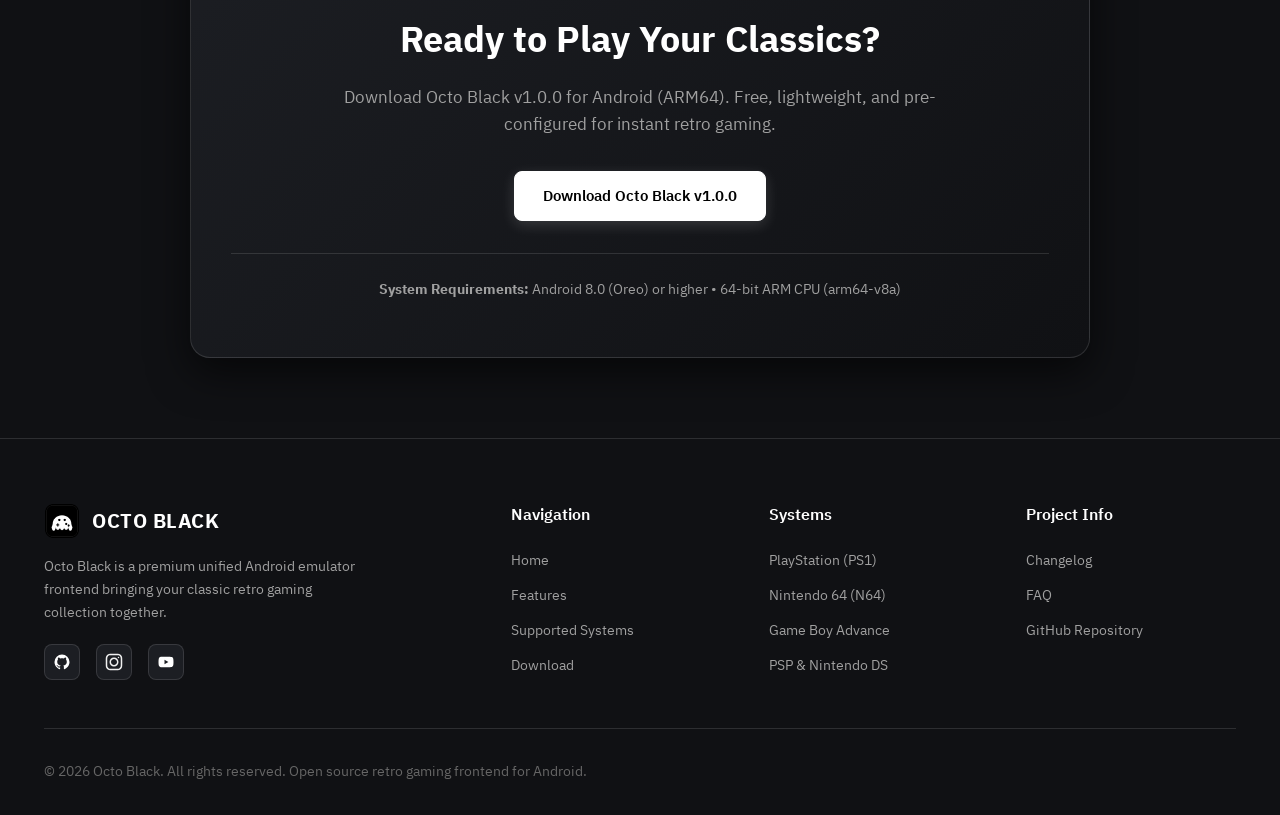
==== commit 13980cc4: "Add files via upload v1.0.1 update: Dreamcast, MediaFire link, changelog" ====
--- a/index.html
+++ b/index.html
@@ -4,7 +4,7 @@
   <meta charset="UTF-8">
   <meta name="viewport" content="width=device-width, initial-scale=1.0">
   <title>Octo Black — Official Unified Retro Gaming Frontend for Android</title>
-  <meta name="description" content="Bring your classic retro gaming collection together with Octo Black v1.0.0. A unified Android frontend powered by high-performance Libretro cores.">
+  <meta name="description" content="Bring your classic retro gaming collection together with Octo Black v1.0.1. A unified Android frontend powered by high-performance Libretro cores.">
   <meta name="keywords" content="Octo Black, Android Emulator, Retro Gaming, Libretro, PS1 Emulator, GBA Emulator, N64 Emulator, PSP Emulator, Android Frontend">
 
   <!-- Open Graph / Facebook -->
@@ -65,14 +65,14 @@
       <div class="container hero-grid">
         <div class="hero-content">
           <div class="hero-tag">
-            <span class="badge badge-status-supported" id="releaseStatusBadge">v1.0.0 Official Release</span>
+            <span class="badge badge-status-supported" id="releaseStatusBadge">v1.0.1 Official Release</span>
           </div>
           <h1 class="hero-title" data-i18n="hero_title">YOUR RETRO WORLD. ONE EXPERIENCE.</h1>
           <p class="hero-description" data-i18n="hero_desc">
             Bring your classic gaming collection together with Octo Black, a unified Android retro gaming experience powered by high-performance Libretro cores.
           </p>
           <div class="hero-actions">
-            <a href="download.html" class="btn btn-primary github-dl-link" data-i18n="hero_btn_download">Download Octo Black v1.0.0</a>
+            <a href="download.html" class="btn btn-primary github-dl-link" data-i18n="hero_btn_download">Download Octo Black v1.0.1</a>
             <a href="features.html" class="btn btn-secondary" data-i18n="hero_btn_explore">Explore Features</a>
           </div>
         </div>
@@ -108,7 +108,7 @@
           <div class="card">
             <div class="card-icon">⚡</div>
             <h3 class="card-title" data-i18n="feat_1_title">Unified Core Architecture</h3>
-            <p class="card-text" data-i18n="feat_1_desc">Seamlessly emulates NES, SNES, N64, PlayStation, Game Boy Advance, PSP, and NDS powered by optimized native Libretro cores.</p>
+            <p class="card-text" data-i18n="feat_1_desc">Seamlessly emulates NES, SNES, N64, PlayStation, Game Boy Advance, PSP, NDS, and Dreamcast powered by optimized native Libretro cores.</p>
           </div>
 
           <div class="card">
@@ -206,6 +206,17 @@
             <div class="system-engine">Core: PPSSPP</div>
             <p class="system-desc">Sony PSP — verified high performance on arm64 devices.</p>
           </div>
+
+          <!-- Dreamcast -->
+          <div class="system-card">
+            <div class="system-card-header">
+              <img src="assets/systems_logos/Consoles/Sega Dreamcast.png" alt="Dreamcast Logo" class="system-logo" loading="lazy">
+              <span class="badge badge-status-supported">Verified</span>
+            </div>
+            <h3 class="system-name">Sega Dreamcast</h3>
+            <div class="system-engine">Core: flycast</div>
+            <p class="system-desc">Sega Dreamcast — 16:9 widescreen and on-screen controls verified on device.</p>
+          </div>
         </div>
 
         <div style="text-align: center; margin-top: 3rem;">
@@ -244,11 +255,11 @@
       <div class="container">
         <div class="download-card">
           <div class="download-version-tag">
-            <span id="releaseVersionTag">v1.0.0</span> • <span id="releaseFileSize">~170 MB</span>
+            <span id="releaseVersionTag">v1.0.1</span> • <span id="releaseFileSize">~150 MB</span>
           </div>
           <h2 class="download-title" data-i18n="home_dl_title">Ready to Play Your Classics?</h2>
-          <p class="download-desc" data-i18n="home_dl_desc">Download Octo Black v1.0.0 for Android (ARM64). Free, lightweight, and pre-configured for instant retro gaming.</p>
-          <a href="download.html" class="btn btn-primary github-dl-link" data-i18n="hero_btn_download">Download Octo Black v1.0.0</a>
+          <p class="download-desc" data-i18n="home_dl_desc">Download Octo Black v1.0.1 for Android (ARM64). Free, lightweight, and pre-configured for instant retro gaming.</p>
+          <a href="download.html" class="btn btn-primary github-dl-link" data-i18n="hero_btn_download">Download Octo Black v1.0.1</a>
 
           <div class="download-details-meta">
             <div><strong data-i18n="dl_req_title">System Requirements:</strong> <span data-i18n="dl_req_desc">Android 8.0 (Oreo) or higher • 64-bit ARM CPU</span></div>
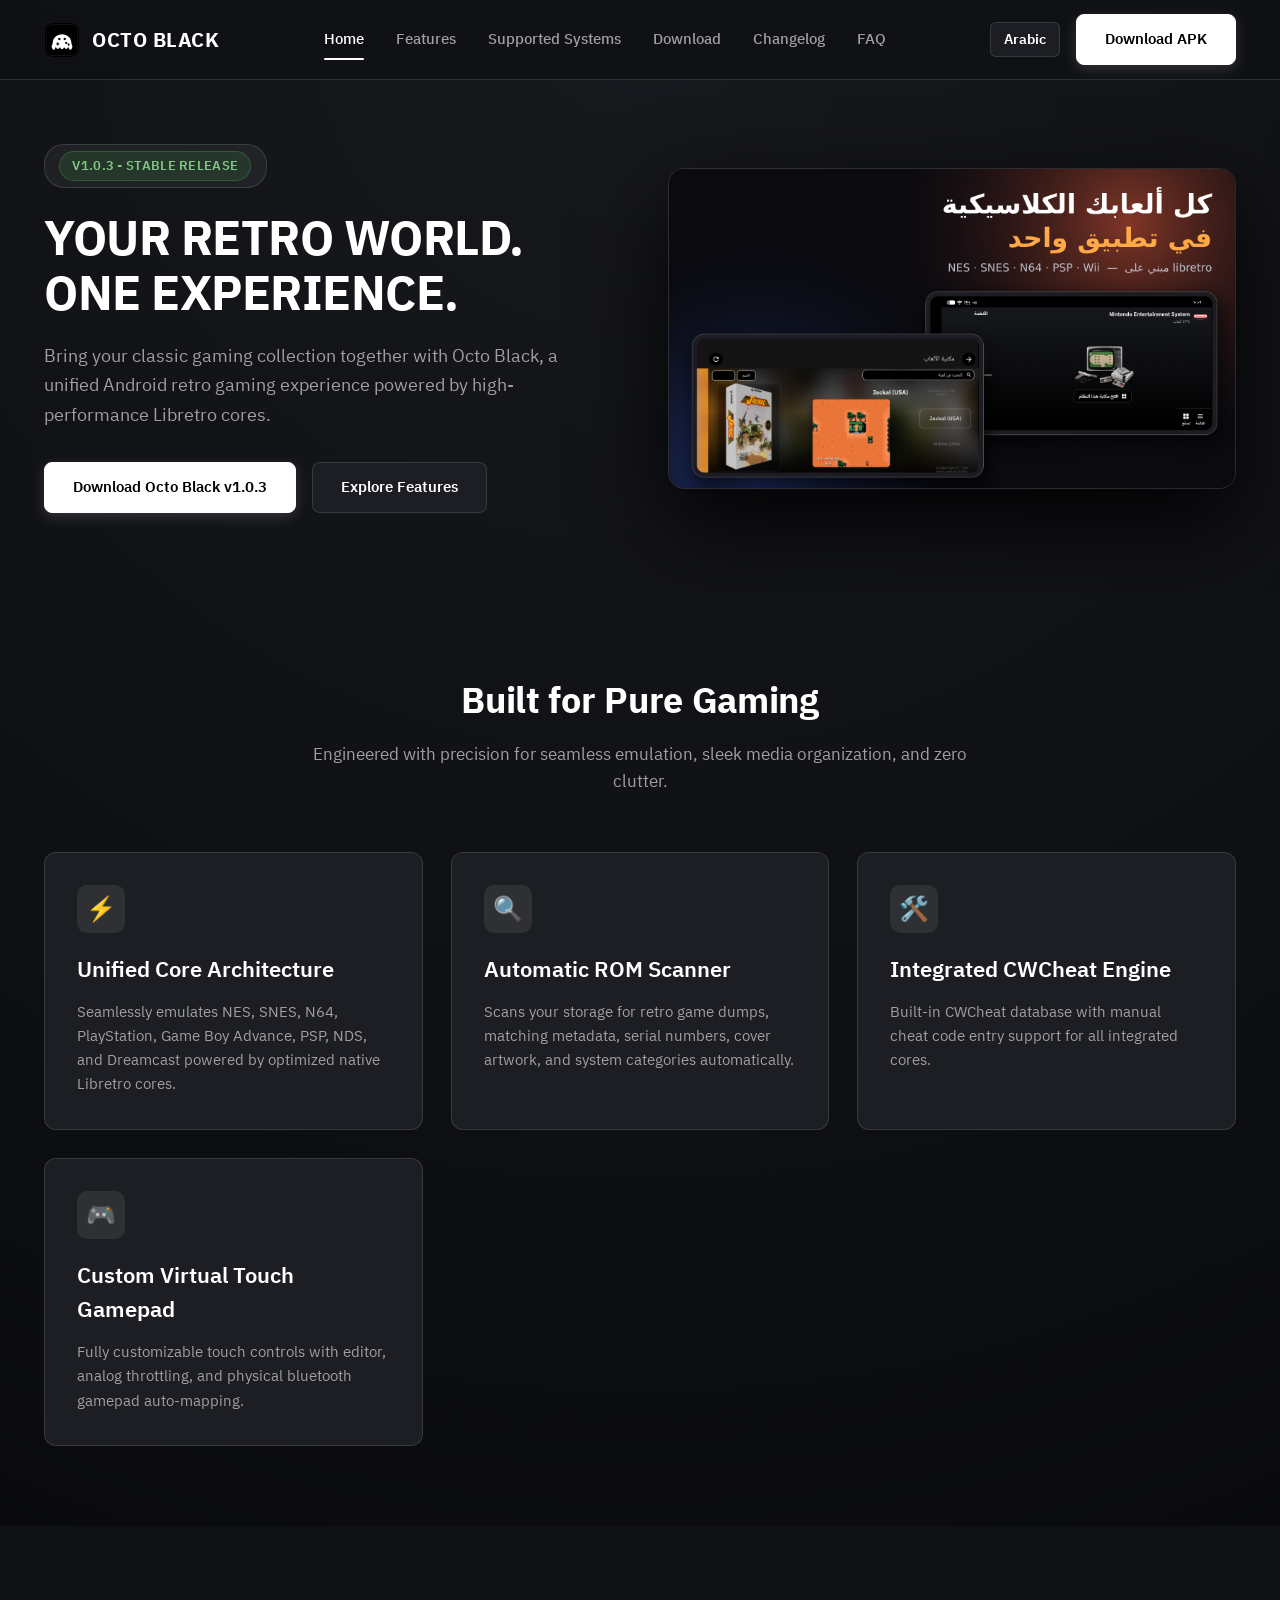
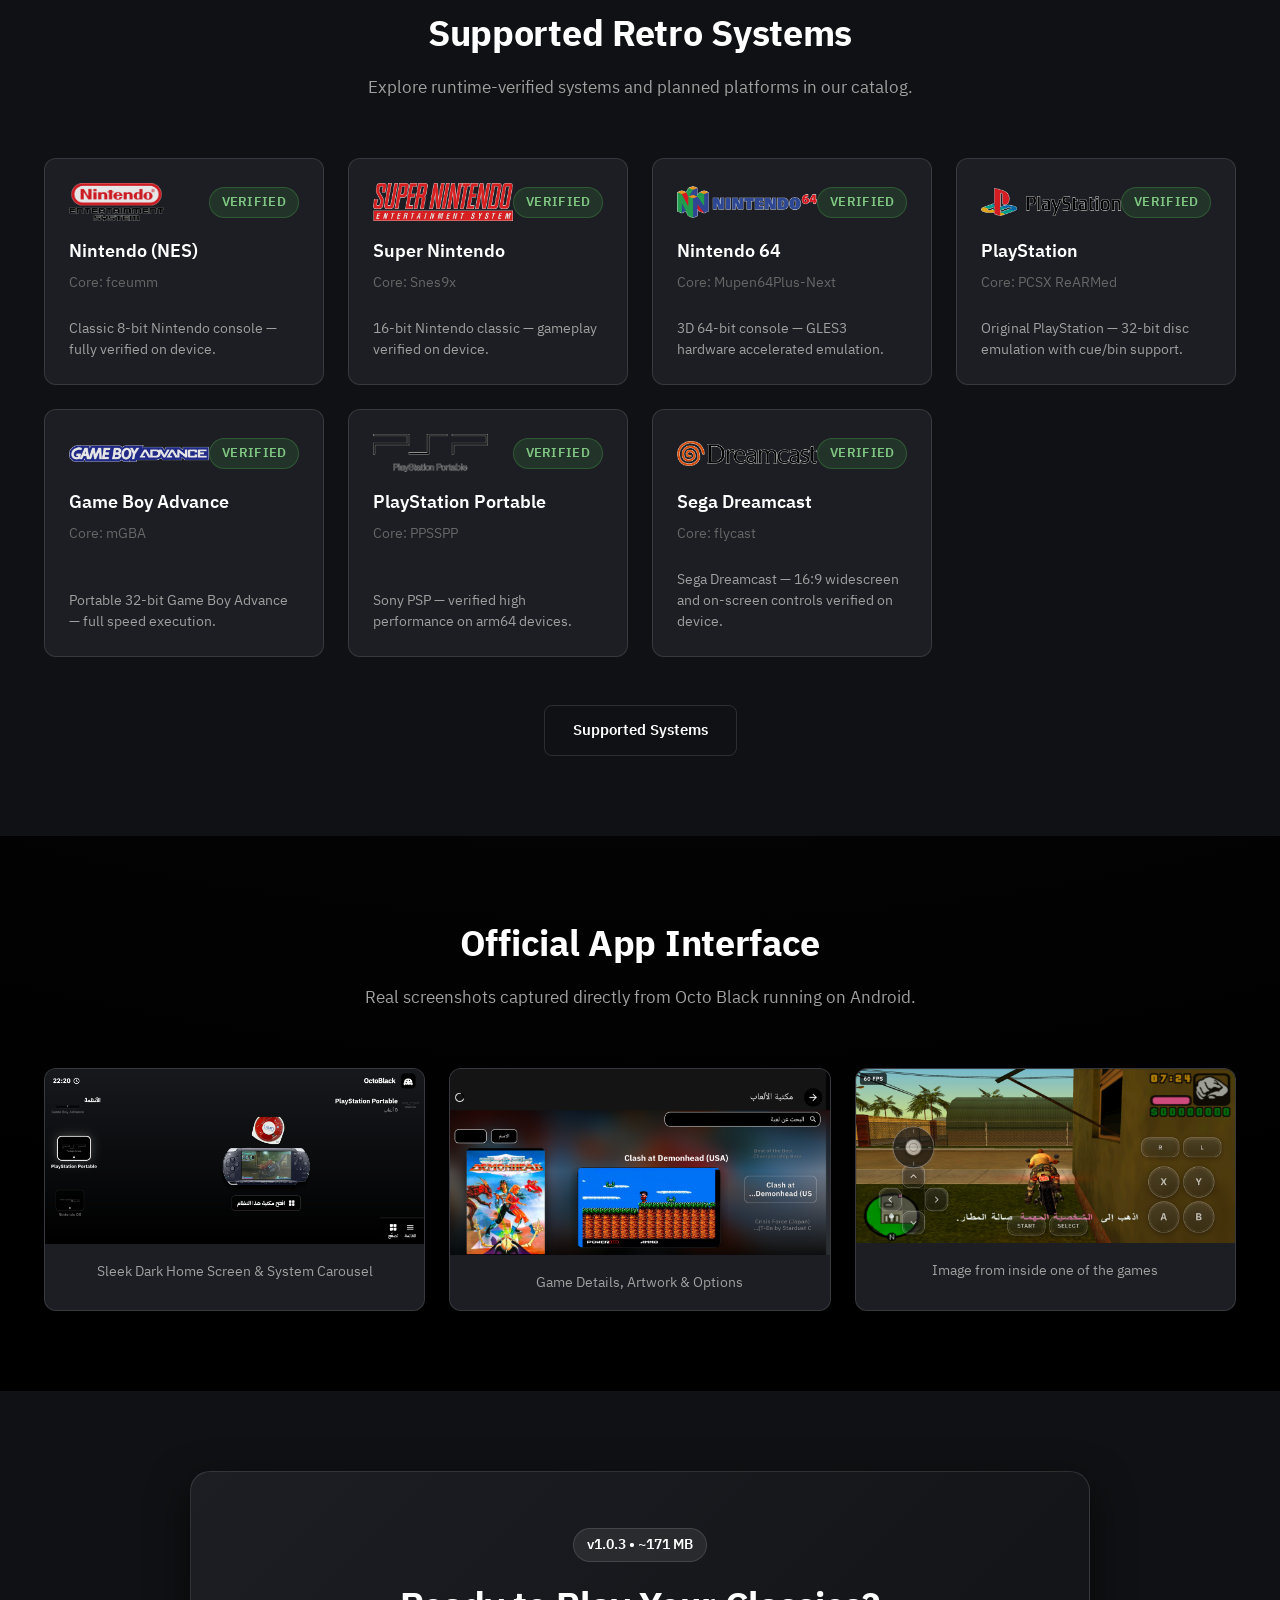
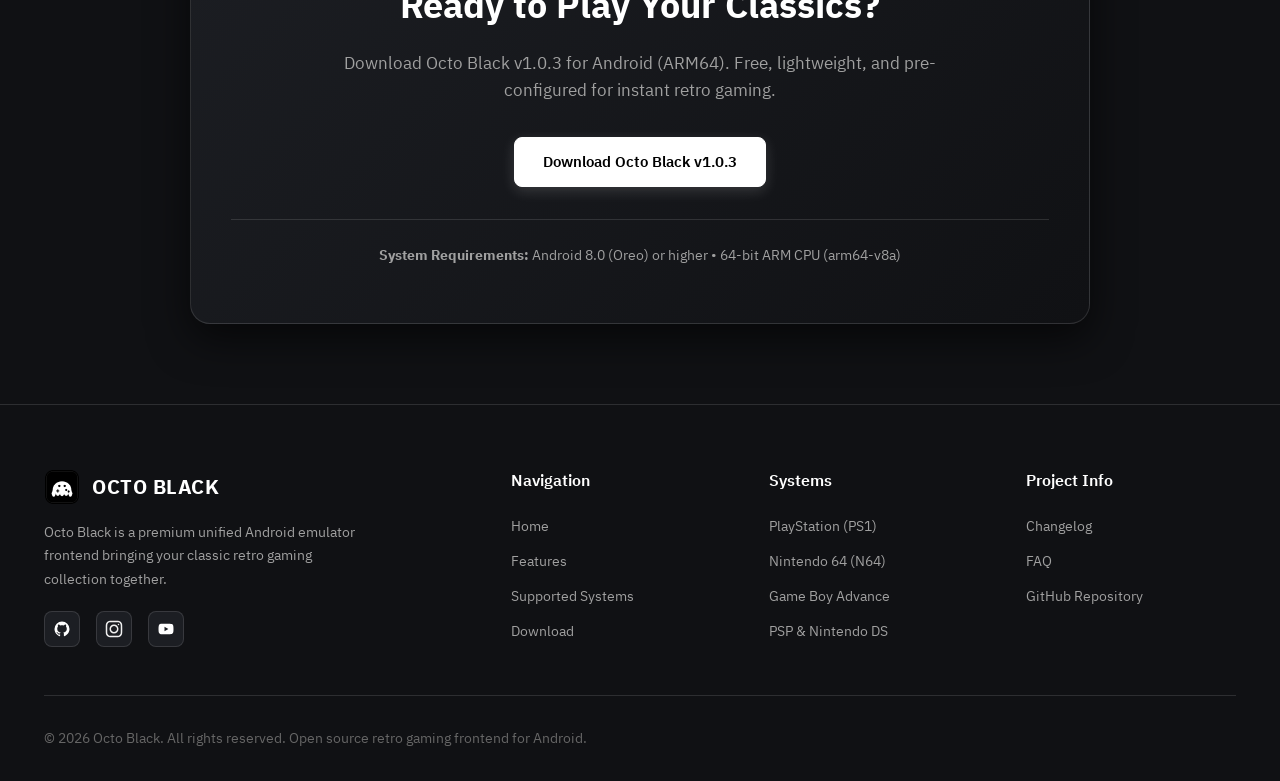
==== commit a590d09d: "v1.0.3 — Nintendo Wii & Dolphin Update New — Nintendo Wii support via the official Dolphin Libretro " ====
--- a/index.html
+++ b/index.html
@@ -4,7 +4,7 @@
   <meta charset="UTF-8">
   <meta name="viewport" content="width=device-width, initial-scale=1.0">
   <title>Octo Black — Official Unified Retro Gaming Frontend for Android</title>
-  <meta name="description" content="Bring your classic retro gaming collection together with Octo Black v1.0.1. A unified Android frontend powered by high-performance Libretro cores.">
+  <meta name="description" content="Bring your classic retro gaming collection together with Octo Black v1.0.3. A unified Android frontend powered by high-performance Libretro cores.">
   <meta name="keywords" content="Octo Black, Android Emulator, Retro Gaming, Libretro, PS1 Emulator, GBA Emulator, N64 Emulator, PSP Emulator, Android Frontend">
 
   <!-- Open Graph / Facebook -->
@@ -22,6 +22,29 @@
 
   <!-- Favicon -->
   <link rel="icon" type="image/png" href="assets/systems_logos/my_logo/octoblack-logo.png">
+  <link rel="manifest" href="manifest.webmanifest">
+  <meta name="theme-color" content="#101114">
+
+  <!-- Structured Data (SEO) -->
+  <script type="application/ld+json">
+  {
+    "@context": "https://schema.org",
+    "@type": "SoftwareApplication",
+    "name": "Octo Black",
+    "alternateName": "Octo Black Retro Emulator",
+    "description": "Unified Android retro gaming frontend powered by high-performance Libretro cores, with NES, SNES, N64, PS1, GBA, PSP, and NDS support.",
+    "applicationCategory": "GameApplication",
+    "operatingSystem": "Android 8.0+",
+    "softwareVersion": "1.0.3",
+    "url": "https://octoblack.app/",
+    "image": "https://octoblack.app/assets/images/promo_shot.png",
+    "offers": {
+      "@type": "Offer",
+      "price": "0",
+      "priceCurrency": "USD"
+    }
+  }
+  </script>
 
   <!-- Stylesheet -->
   <link rel="stylesheet" href="css/style.css">
@@ -65,32 +88,21 @@
       <div class="container hero-grid">
         <div class="hero-content">
           <div class="hero-tag">
-            <span class="badge badge-status-supported" id="releaseStatusBadge">v1.0.1 Official Release</span>
+            <span class="badge badge-status-supported" id="releaseStatusBadge">v1.0.3 Official Release</span>
           </div>
           <h1 class="hero-title" data-i18n="hero_title">YOUR RETRO WORLD. ONE EXPERIENCE.</h1>
           <p class="hero-description" data-i18n="hero_desc">
             Bring your classic gaming collection together with Octo Black, a unified Android retro gaming experience powered by high-performance Libretro cores.
           </p>
           <div class="hero-actions">
-            <a href="download.html" class="btn btn-primary github-dl-link" data-i18n="hero_btn_download">Download Octo Black v1.0.1</a>
+            <a href="download.html" class="btn btn-primary github-dl-link" data-i18n="hero_btn_download">Download Octo Black v1.0.3</a>
             <a href="features.html" class="btn btn-secondary" data-i18n="hero_btn_explore">Explore Features</a>
           </div>
         </div>
 
         <div class="hero-preview">
-          <div class="landscape-mockup-container">
-            <div class="screen-content-wrapper">
-              <div class="screen-slider" id="screenSlider">
-                <img src="assets/images/introduction_images/1.png" alt="Octo Black Interface 1" class="screen-slide" loading="eager">
-                <img src="assets/images/introduction_images/2.png" alt="Octo Black Interface 2" class="screen-slide" loading="lazy">
-                <img src="assets/images/introduction_images/3.png" alt="Octo Black Interface 3" class="screen-slide" loading="lazy">
-              </div>
-            </div>
-            <div class="slider-controls">
-              <span class="slider-dot active"></span>
-              <span class="slider-dot"></span>
-              <span class="slider-dot"></span>
-            </div>
+          <div class="hero-promo">
+            <img src="assets/images/promo_shot.png" alt="Octo Black — all classic games in one app" loading="eager">
           </div>
         </div>
       </div>
@@ -255,11 +267,11 @@
       <div class="container">
         <div class="download-card">
           <div class="download-version-tag">
-            <span id="releaseVersionTag">v1.0.1</span> • <span id="releaseFileSize">~150 MB</span>
+            <span id="releaseVersionTag">v1.0.3</span> • <span id="releaseFileSize">~171 MB</span>
           </div>
           <h2 class="download-title" data-i18n="home_dl_title">Ready to Play Your Classics?</h2>
-          <p class="download-desc" data-i18n="home_dl_desc">Download Octo Black v1.0.1 for Android (ARM64). Free, lightweight, and pre-configured for instant retro gaming.</p>
-          <a href="download.html" class="btn btn-primary github-dl-link" data-i18n="hero_btn_download">Download Octo Black v1.0.1</a>
+          <p class="download-desc" data-i18n="home_dl_desc">Download Octo Black v1.0.3 for Android (ARM64). Free, lightweight, and pre-configured for instant retro gaming.</p>
+          <a href="download.html" class="btn btn-primary github-dl-link" data-i18n="hero_btn_download">Download Octo Black v1.0.3</a>
 
           <div class="download-details-meta">
             <div><strong data-i18n="dl_req_title">System Requirements:</strong> <span data-i18n="dl_req_desc">Android 8.0 (Oreo) or higher • 64-bit ARM CPU</span></div>
--- a/css/style.css
+++ b/css/style.css
@@ -158,6 +158,14 @@
   z-index: 1000;
   display: flex;
   align-items: center;
+  transition: background-color var(--transition-normal),
+              box-shadow var(--transition-normal);
+}
+
+/* Stronger, more opaque backdrop once the page is scrolled */
+.navbar-header.is-scrolled {
+  background: rgba(10, 11, 13, 0.94);
+  box-shadow: 0 10px 30px rgba(0, 0, 0, 0.45);
 }
 
 .nav-container {
@@ -412,7 +420,7 @@
   align-items: center;
 }
 
-/* Professional Gaming Device Bezel & Animations */
+/* Hero promo artwork — single static image with ambient float & glow */
 @keyframes float {
   0%, 100% {
     transform: translateY(0);
@@ -431,119 +439,29 @@
   }
 }
 
-@keyframes glassReflection {
-  0% { left: -150%; }
-  25% { left: 150%; }
-  100% { left: 150%; }
-}
-
-.landscape-mockup-container {
+.hero-promo {
   position: relative;
   width: 100%;
   max-width: 640px;
   margin-inline: auto;
-  background: linear-gradient(145deg, #1c1f26 0%, #0d0f12 100%);
-  border: 2px solid #2d323d;
-  border-radius: 20px;
-  padding: 16px 16px 26px 16px;
+  border-radius: 16px;
+  overflow: hidden;
+  border: 1px solid rgba(255, 255, 255, 0.1);
   box-shadow: 0 35px 90px rgba(0, 0, 0, 0.9),
-              0 0 0 1px rgba(255, 255, 255, 0.05) inset;
+              0 0 0 1px rgba(255, 255, 255, 0.04) inset;
   animation: float 6s ease-in-out infinite, ambientGlow 4s ease-in-out infinite;
   transition: transform var(--transition-normal);
 }
 
-.landscape-mockup-container:hover {
+.hero-promo:hover {
   transform: translateY(-4px) scale(1.01);
   animation-play-state: paused;
 }
 
-/* Subtle power indicator LED / branding at bottom bezel */
-.landscape-mockup-container::after {
-  content: '';
-  position: absolute;
-  bottom: 11px;
-  left: 50%;
-  transform: translateX(-50%);
-  width: 40px;
-  height: 4px;
-  background-color: rgba(255, 255, 255, 0.25);
-  border-radius: 2px;
-  box-shadow: 0 0 8px rgba(255, 255, 255, 0.5);
-}
-
-.screen-content-wrapper {
-  position: relative;
+.hero-promo img {
   width: 100%;
-  aspect-ratio: 16 / 10;
-  overflow: hidden;
-  border-radius: 10px;
-  background-color: var(--bg-black);
-  border: 1px solid #08090a;
-  box-shadow: inset 0 0 20px rgba(0, 0, 0, 0.95);
-}
-
-/* Glass screen reflection sweep */
-.screen-content-wrapper::before {
-  content: '';
-  position: absolute;
-  top: 0;
-  left: -150%;
-  width: 150%;
-  height: 100%;
-  background: linear-gradient(
-    90deg,
-    transparent,
-    rgba(255, 255, 255, 0.04),
-    transparent
-  );
-  transform: skewX(-20deg);
-  pointer-events: none;
-  z-index: 10;
-  animation: glassReflection 7s ease-in-out infinite;
-}
-
-.screen-slider {
-  display: flex;
-  width: 100%;
-  height: 100%;
-  transition: transform 0.5s cubic-bezier(0.4, 0, 0.2, 1);
-}
-
-.screen-slide {
-  min-width: 100%;
-  height: 100%;
-  object-fit: contain;
-  background-color: #000;
-  transform: scale(0.97);
-  opacity: 0.8;
-  transition: transform 0.7s cubic-bezier(0.16, 1, 0.3, 1), opacity 0.7s ease;
-}
-
-.screen-slide.active-slide {
-  transform: scale(1);
-  opacity: 1;
-}
-
-.slider-controls {
-  display: flex;
-  justify-content: center;
-  gap: 0.5rem;
-  margin-top: 1rem;
-}
-
-.slider-dot {
-  width: 8px;
-  height: 8px;
-  border-radius: 50%;
-  background-color: rgba(255, 255, 255, 0.3);
-  cursor: pointer;
-  transition: all var(--transition-fast);
-}
-
-.slider-dot.active {
-  background-color: var(--text-primary);
-  width: 24px;
-  border-radius: 4px;
+  height: auto;
+  display: block;
 }
 
 /* --------------------------------------------------------------------------
@@ -1094,22 +1012,235 @@
   }
 }
 
+/* --------------------------------------------------------------------------
+   13. Subtle, consistent interaction motion
+   -------------------------------------------------------------------------- */
+:root {
+  --motion-duration: 220ms;
+  --motion-ease: cubic-bezier(0.2, 0.7, 0.2, 1);
+}
+
+.btn,
+.card,
+.system-card,
+.gallery-item,
+.filter-btn {
+  transition-duration: var(--motion-duration);
+  transition-timing-function: var(--motion-ease);
+}
+
+.btn:active,
+.filter-btn:active {
+  transform: scale(0.98);
+}
+
+.card:hover {
+  transform: translateY(-3px);
+}
+
+.gallery-item:hover {
+  transform: translateY(-3px);
+}
+
+.gallery-item img {
+  transition: transform 300ms var(--motion-ease);
+}
+
+.gallery-item:hover img {
+  transform: scale(1.025);
+}
+
 @media (prefers-reduced-motion: reduce) {
   *, *::before, *::after {
-    animation-duration: 0.01ms !important;
-    animation-iteration-count: 1 !important;
+    animation: none !important;
     transition-duration: 0.01ms !important;
     scroll-behavior: auto !important;
   }
-}
-
-/* --------------------------------------------------------------------------
-   13. Standard Cursor Styling
+
+  /* With animations disabled, reveal elements must stay fully visible */
+  .reveal {
+    opacity: 1 !important;
+  }
+}
+
+/* --------------------------------------------------------------------------
+   14. Standard Cursor Styling
    -------------------------------------------------------------------------- */
 html, body {
   cursor: default;
 }
 
-a, button, .card, .system-card, .filter-btn, .slider-dot, .accordion-header, .social-icon-btn, .lang-btn {
+a, button, .card, .system-card, .filter-btn, .accordion-header, .social-icon-btn, .lang-btn {
   cursor: pointer;
 }
+
+/* --------------------------------------------------------------------------
+   15. Enhanced Hover Effects
+   -------------------------------------------------------------------------- */
+.card-icon,
+.system-logo,
+.timeline-card {
+  transition: transform var(--motion-duration) var(--motion-ease),
+              box-shadow var(--motion-duration) var(--motion-ease),
+              border-color var(--motion-duration) var(--motion-ease);
+}
+
+.card:hover .card-icon {
+  transform: translateY(-3px) scale(1.06);
+  box-shadow: 0 8px 22px rgba(0, 0, 0, 0.45);
+}
+
+.system-card:hover .system-logo {
+  transform: scale(1.1) rotate(-3deg);
+}
+
+.timeline-card:hover {
+  border-color: var(--border-hover);
+  transform: translateY(-3px);
+  box-shadow: 0 12px 30px rgba(0, 0, 0, 0.5);
+}
+
+/* --------------------------------------------------------------------------
+   16. Store Badges (Download Page)
+   White/light pills — all store logos render black.
+   -------------------------------------------------------------------------- */
+.store-badges {
+  display: flex;
+  flex-wrap: wrap;
+  justify-content: center;
+  gap: 1rem;
+  margin-top: 0.5rem;
+}
+
+.store-badge {
+  display: inline-flex;
+  align-items: center;
+  gap: 0.6rem;
+  padding: 0.7rem 1.35rem;
+  border-radius: 999px;
+  background-color: #f4f5f7;
+  border: 1px solid #e2e4e9;
+  color: #101114;
+  font-size: 0.95rem;
+  font-weight: 600;
+  text-decoration: none;
+  transition: transform var(--motion-duration) var(--motion-ease),
+              box-shadow var(--motion-duration) var(--motion-ease),
+              border-color var(--motion-duration) var(--motion-ease);
+}
+
+.store-badge img {
+  display: block;
+  height: 20px;
+  width: auto;
+  flex-shrink: 0;
+}
+
+.store-badge--wordmark img {
+  height: 22px;
+}
+
+.store-badge:hover {
+  transform: translateY(-3px);
+  border-color: #c9ccd4;
+  box-shadow: 0 10px 26px rgba(0, 0, 0, 0.35);
+}
+
+.store-badge.is-disabled {
+  opacity: 0.55;
+  filter: grayscale(1);
+  pointer-events: none;
+  cursor: not-allowed;
+}
+
+.store-badges-note {
+  margin-top: 1.25rem;
+  text-align: center;
+  font-size: 0.85rem;
+  color: var(--text-secondary);
+}
+
+/* --------------------------------------------------------------------------
+   17. Scroll Reveal
+   The .reveal class is only ever added by main.js, so without JavaScript
+   every element stays fully visible. The `translate` property is animated
+   (not `transform`) so it never fights the hover transforms above.
+   -------------------------------------------------------------------------- */
+.reveal {
+  opacity: 0;
+}
+
+.reveal.is-visible {
+  animation: revealIn 0.7s var(--motion-ease) forwards;
+}
+
+@keyframes revealIn {
+  from {
+    opacity: 0;
+    translate: 0 24px;
+  }
+  to {
+    opacity: 1;
+    translate: 0 0;
+  }
+}
+
+/* --------------------------------------------------------------------------
+   18. Scroll Progress Bar & Back-to-Top (injected by main.js)
+   -------------------------------------------------------------------------- */
+.scroll-progress {
+  position: fixed;
+  top: 0;
+  left: 0;
+  height: 3px;
+  width: 0;
+  z-index: 1100;
+  background: linear-gradient(90deg, var(--accent-primary, #e63946), var(--accent-secondary, #ff7b54));
+  box-shadow: 0 0 10px rgba(230, 57, 70, 0.55);
+  transition: width 90ms linear;
+  pointer-events: none;
+}
+
+.back-to-top {
+  position: fixed;
+  bottom: 28px;
+  right: 28px;
+  width: 46px;
+  height: 46px;
+  border-radius: 12px;
+  border: 1px solid var(--border-color);
+  background-color: rgba(28, 30, 35, 0.92);
+  backdrop-filter: blur(10px);
+  -webkit-backdrop-filter: blur(10px);
+  color: var(--text-primary);
+  display: flex;
+  align-items: center;
+  justify-content: center;
+  cursor: pointer;
+  z-index: 1050;
+  opacity: 0;
+  visibility: hidden;
+  transform: translateY(14px);
+  transition: opacity var(--transition-normal),
+              visibility var(--transition-normal),
+              transform var(--transition-normal),
+              border-color var(--transition-fast),
+              background-color var(--transition-fast);
+}
+
+.back-to-top svg {
+  width: 20px;
+  height: 20px;
+}
+
+.back-to-top.is-visible {
+  opacity: 1;
+  visibility: visible;
+  transform: translateY(0);
+}
+
+.back-to-top:hover {
+  border-color: var(--border-hover);
+  background-color: var(--bg-panel-hover);
+  transform: translateY(-3px);
+}
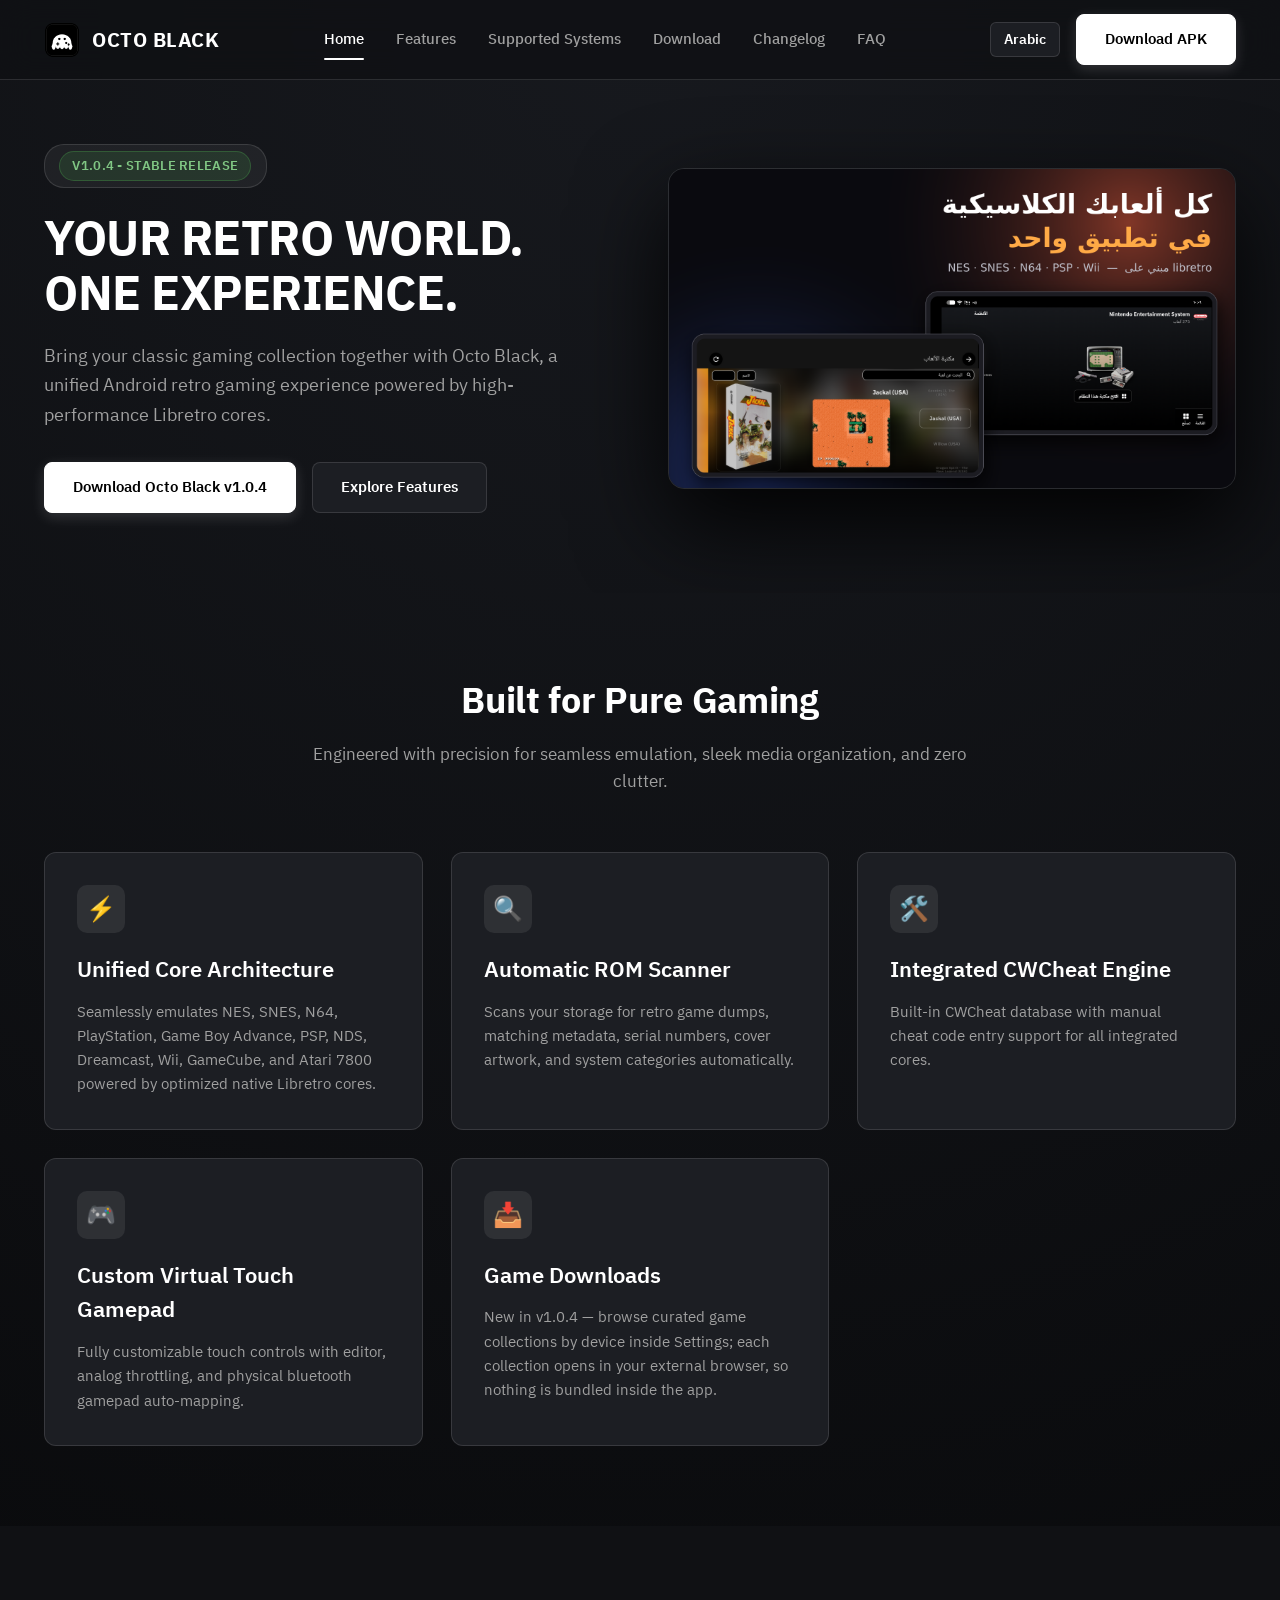
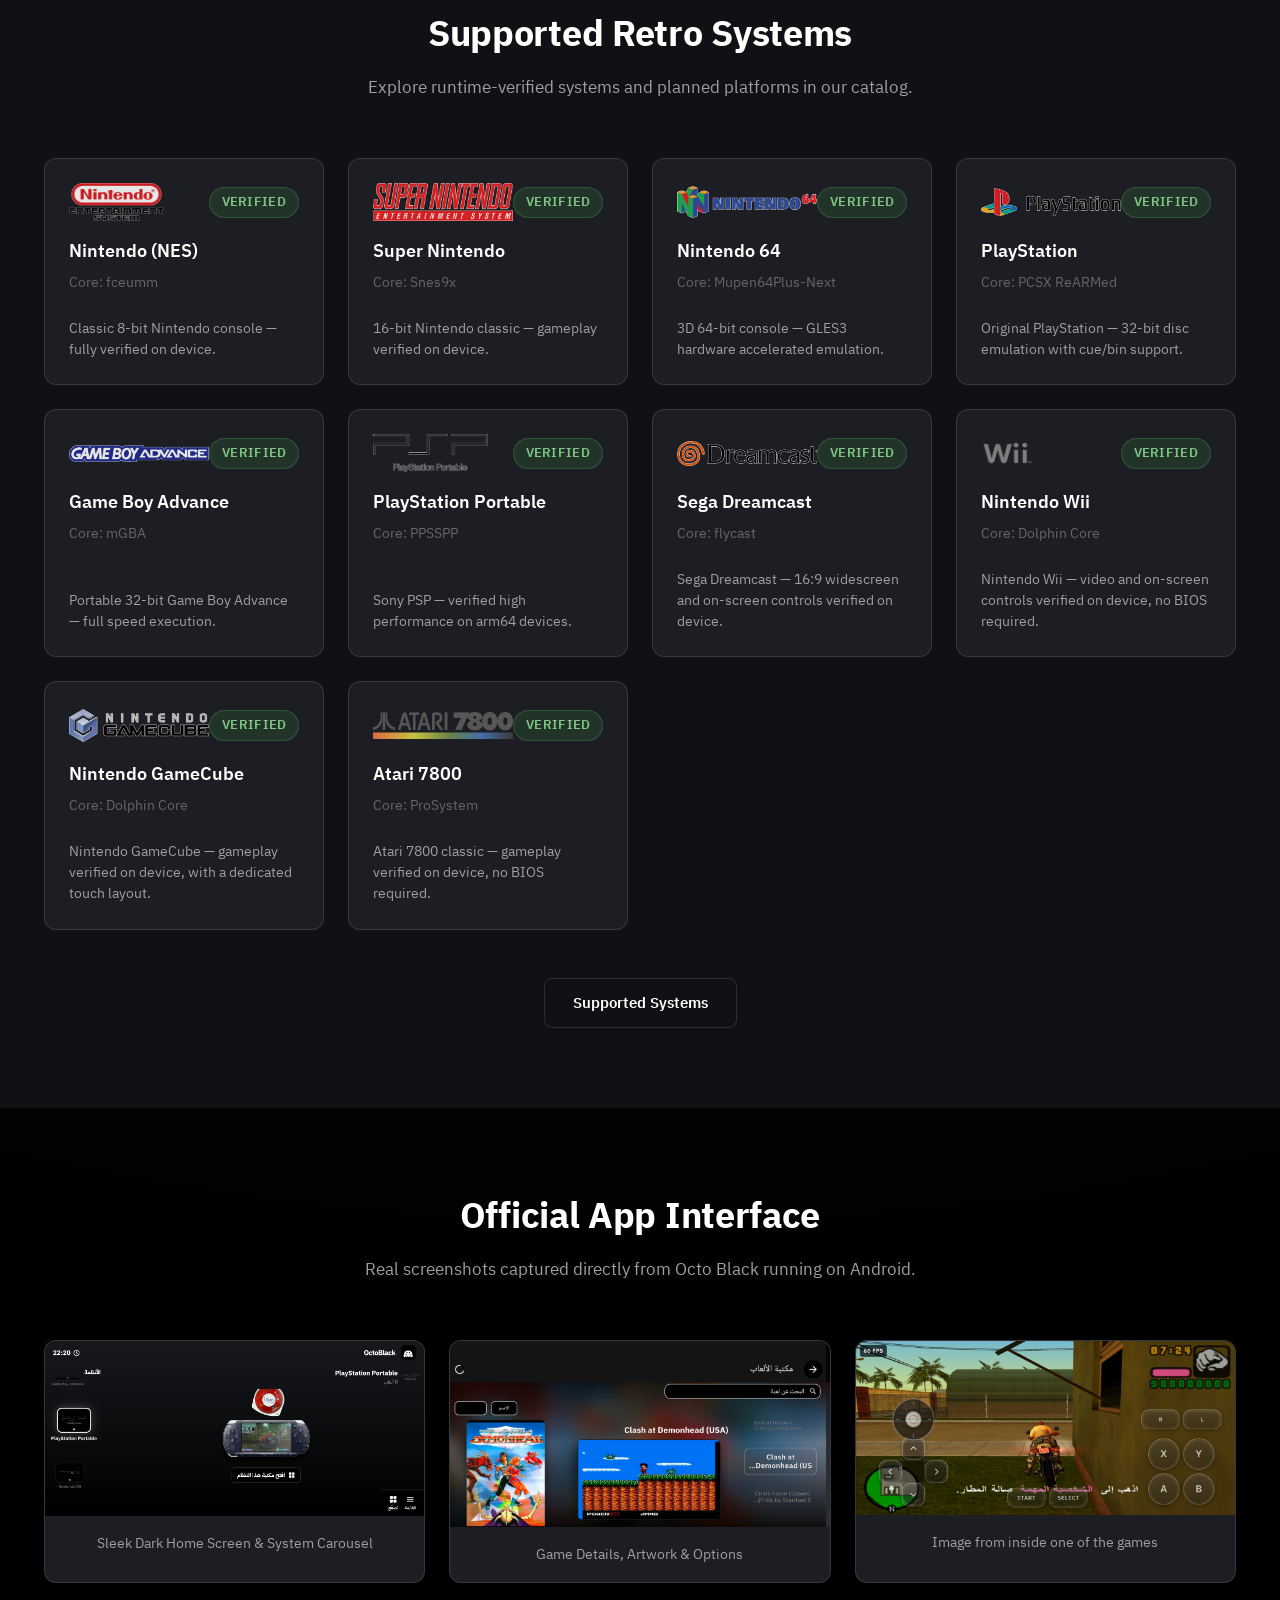
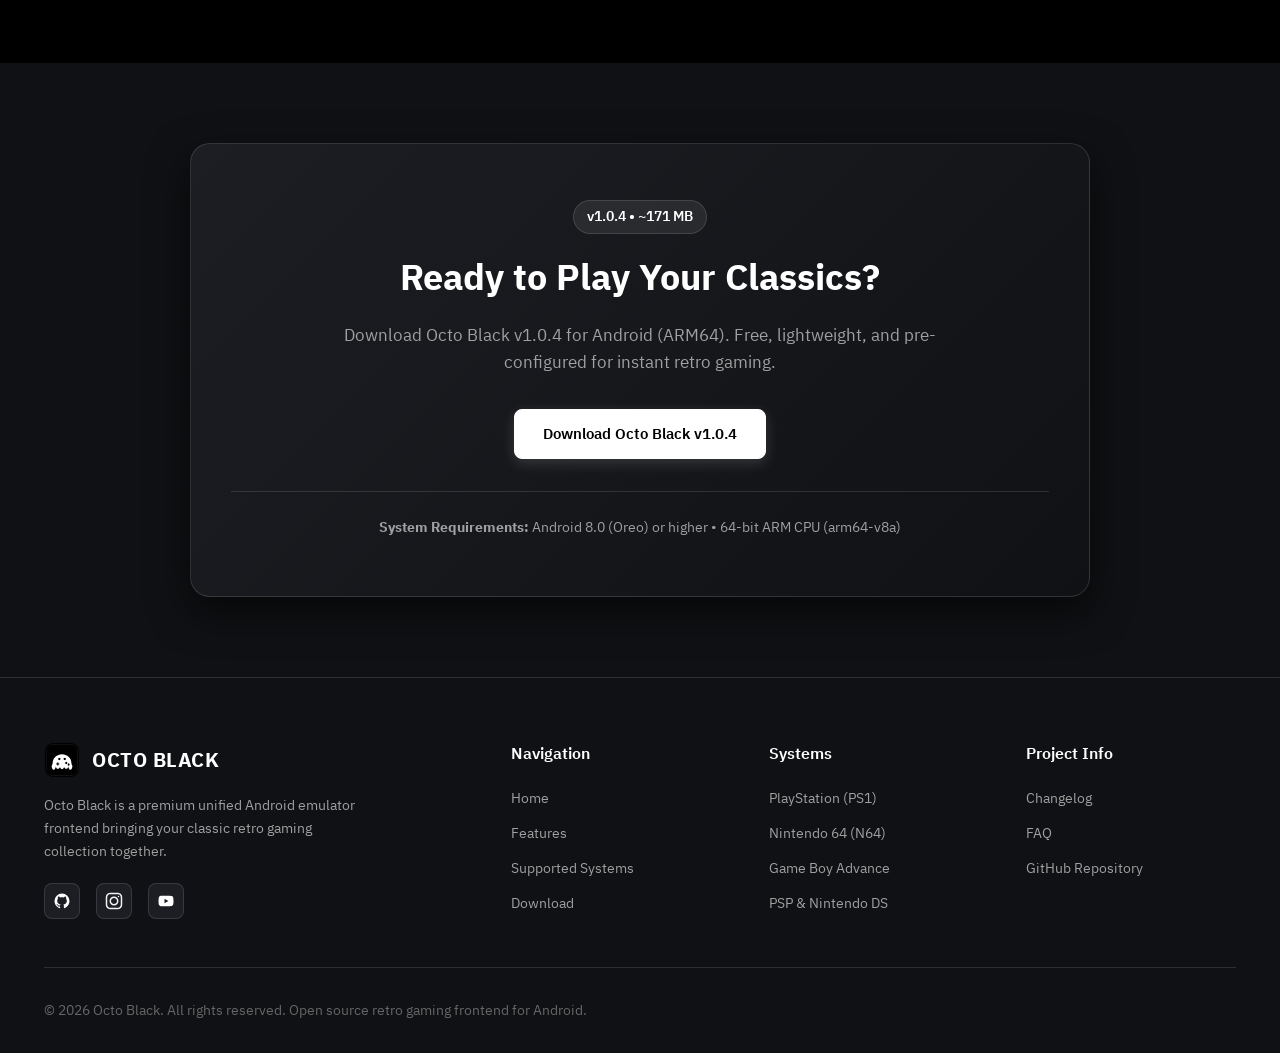
==== commit b6211d36: "v1.0.4" ====
--- a/index.html
+++ b/index.html
@@ -4,13 +4,13 @@
   <meta charset="UTF-8">
   <meta name="viewport" content="width=device-width, initial-scale=1.0">
   <title>Octo Black — Official Unified Retro Gaming Frontend for Android</title>
-  <meta name="description" content="Bring your classic retro gaming collection together with Octo Black v1.0.3. A unified Android frontend powered by high-performance Libretro cores.">
-  <meta name="keywords" content="Octo Black, Android Emulator, Retro Gaming, Libretro, PS1 Emulator, GBA Emulator, N64 Emulator, PSP Emulator, Android Frontend">
+  <meta name="description" content="Bring your classic retro gaming collection together with Octo Black v1.0.4. A unified Android frontend powered by high-performance Libretro cores.">
+  <meta name="keywords" content="Octo Black, Android Emulator, Retro Gaming, Libretro, PS1 Emulator, GBA Emulator, N64 Emulator, PSP Emulator, Wii Emulator, GameCube Emulator, Atari 7800 Emulator, Android Frontend">
 
   <!-- Open Graph / Facebook -->
   <meta property="og:type" content="website">
   <meta property="og:title" content="Octo Black — Official Unified Retro Gaming Frontend">
-  <meta property="og:description" content="Bring your classic retro gaming collection together with Octo Black. Unified Android frontend for NES, SNES, N64, PS1, GBA, PSP, and NDS.">
+  <meta property="og:description" content="Bring your classic retro gaming collection together with Octo Black. Unified Android frontend for NES, SNES, N64, PS1, GBA, PSP, NDS, Wii, GameCube, and Atari 7800.">
   <meta property="og:image" content="assets/images/introduction_images/1.png">
   <meta property="og:url" content="https://octoblack.app/">
 
@@ -32,10 +32,10 @@
     "@type": "SoftwareApplication",
     "name": "Octo Black",
     "alternateName": "Octo Black Retro Emulator",
-    "description": "Unified Android retro gaming frontend powered by high-performance Libretro cores, with NES, SNES, N64, PS1, GBA, PSP, and NDS support.",
+    "description": "Unified Android retro gaming frontend powered by high-performance Libretro cores, with NES, SNES, N64, PS1, GBA, PSP, NDS, Dreamcast, Wii, GameCube, and Atari 7800 support.",
     "applicationCategory": "GameApplication",
     "operatingSystem": "Android 8.0+",
-    "softwareVersion": "1.0.3",
+    "softwareVersion": "1.0.4",
     "url": "https://octoblack.app/",
     "image": "https://octoblack.app/assets/images/promo_shot.png",
     "offers": {
@@ -88,14 +88,14 @@
       <div class="container hero-grid">
         <div class="hero-content">
           <div class="hero-tag">
-            <span class="badge badge-status-supported" id="releaseStatusBadge">v1.0.3 Official Release</span>
+            <span class="badge badge-status-supported" id="releaseStatusBadge">v1.0.4 Official Release</span>
           </div>
           <h1 class="hero-title" data-i18n="hero_title">YOUR RETRO WORLD. ONE EXPERIENCE.</h1>
           <p class="hero-description" data-i18n="hero_desc">
             Bring your classic gaming collection together with Octo Black, a unified Android retro gaming experience powered by high-performance Libretro cores.
           </p>
           <div class="hero-actions">
-            <a href="download.html" class="btn btn-primary github-dl-link" data-i18n="hero_btn_download">Download Octo Black v1.0.3</a>
+            <a href="download.html" class="btn btn-primary github-dl-link" data-i18n="hero_btn_download">Download Octo Black v1.0.4</a>
             <a href="features.html" class="btn btn-secondary" data-i18n="hero_btn_explore">Explore Features</a>
           </div>
         </div>
@@ -120,7 +120,7 @@
           <div class="card">
             <div class="card-icon">⚡</div>
             <h3 class="card-title" data-i18n="feat_1_title">Unified Core Architecture</h3>
-            <p class="card-text" data-i18n="feat_1_desc">Seamlessly emulates NES, SNES, N64, PlayStation, Game Boy Advance, PSP, NDS, and Dreamcast powered by optimized native Libretro cores.</p>
+            <p class="card-text" data-i18n="feat_1_desc">Seamlessly emulates NES, SNES, N64, PlayStation, Game Boy Advance, PSP, NDS, Dreamcast, Wii, GameCube, and Atari 7800 powered by optimized native Libretro cores.</p>
           </div>
 
           <div class="card">
@@ -139,6 +139,12 @@
             <div class="card-icon">🎮</div>
             <h3 class="card-title" data-i18n="feat_4_title">Custom Virtual Touch Gamepad</h3>
             <p class="card-text" data-i18n="feat_4_desc">Fully customizable touch controls with editor, analog throttling, and physical bluetooth gamepad auto-mapping.</p>
+          </div>
+
+          <div class="card">
+            <div class="card-icon">📥</div>
+            <h3 class="card-title" data-i18n="feat_5_title">Game Downloads</h3>
+            <p class="card-text" data-i18n="feat_5_desc">New in v1.0.4 — browse curated game collections by device inside Settings; each collection opens in your external browser, so nothing is bundled inside the app.</p>
           </div>
         </div>
       </div>
@@ -229,6 +235,39 @@
             <div class="system-engine">Core: flycast</div>
             <p class="system-desc">Sega Dreamcast — 16:9 widescreen and on-screen controls verified on device.</p>
           </div>
+
+          <!-- Nintendo Wii -->
+          <div class="system-card">
+            <div class="system-card-header">
+              <img src="assets/systems_logos/Consoles/Nintendo Wii.png" alt="Nintendo Wii Logo" class="system-logo" loading="lazy">
+              <span class="badge badge-status-supported">Verified</span>
+            </div>
+            <h3 class="system-name">Nintendo Wii</h3>
+            <div class="system-engine">Core: Dolphin Core</div>
+            <p class="system-desc">Nintendo Wii — video and on-screen controls verified on device, no BIOS required.</p>
+          </div>
+
+          <!-- Nintendo GameCube -->
+          <div class="system-card">
+            <div class="system-card-header">
+              <img src="assets/systems_logos/Consoles/Nintendo GameCube.png" alt="GameCube Logo" class="system-logo" loading="lazy">
+              <span class="badge badge-status-supported">Verified</span>
+            </div>
+            <h3 class="system-name">Nintendo GameCube</h3>
+            <div class="system-engine">Core: Dolphin Core</div>
+            <p class="system-desc">Nintendo GameCube — gameplay verified on device, with a dedicated touch layout.</p>
+          </div>
+
+          <!-- Atari 7800 -->
+          <div class="system-card">
+            <div class="system-card-header">
+              <img src="assets/systems_logos/Consoles/Atari 7800.png" alt="Atari 7800 Logo" class="system-logo" loading="lazy">
+              <span class="badge badge-status-supported">Verified</span>
+            </div>
+            <h3 class="system-name">Atari 7800</h3>
+            <div class="system-engine">Core: ProSystem</div>
+            <p class="system-desc">Atari 7800 classic — gameplay verified on device, no BIOS required.</p>
+          </div>
         </div>
 
         <div style="text-align: center; margin-top: 3rem;">
@@ -267,11 +306,11 @@
       <div class="container">
         <div class="download-card">
           <div class="download-version-tag">
-            <span id="releaseVersionTag">v1.0.3</span> • <span id="releaseFileSize">~171 MB</span>
+            <span id="releaseVersionTag">v1.0.4</span> • <span id="releaseFileSize">~171 MB</span>
           </div>
           <h2 class="download-title" data-i18n="home_dl_title">Ready to Play Your Classics?</h2>
-          <p class="download-desc" data-i18n="home_dl_desc">Download Octo Black v1.0.3 for Android (ARM64). Free, lightweight, and pre-configured for instant retro gaming.</p>
-          <a href="download.html" class="btn btn-primary github-dl-link" data-i18n="hero_btn_download">Download Octo Black v1.0.3</a>
+          <p class="download-desc" data-i18n="home_dl_desc">Download Octo Black v1.0.4 for Android (ARM64). Free, lightweight, and pre-configured for instant retro gaming.</p>
+          <a href="download.html" class="btn btn-primary github-dl-link" data-i18n="hero_btn_download">Download Octo Black v1.0.4</a>
 
           <div class="download-details-meta">
             <div><strong data-i18n="dl_req_title">System Requirements:</strong> <span data-i18n="dl_req_desc">Android 8.0 (Oreo) or higher • 64-bit ARM CPU</span></div>
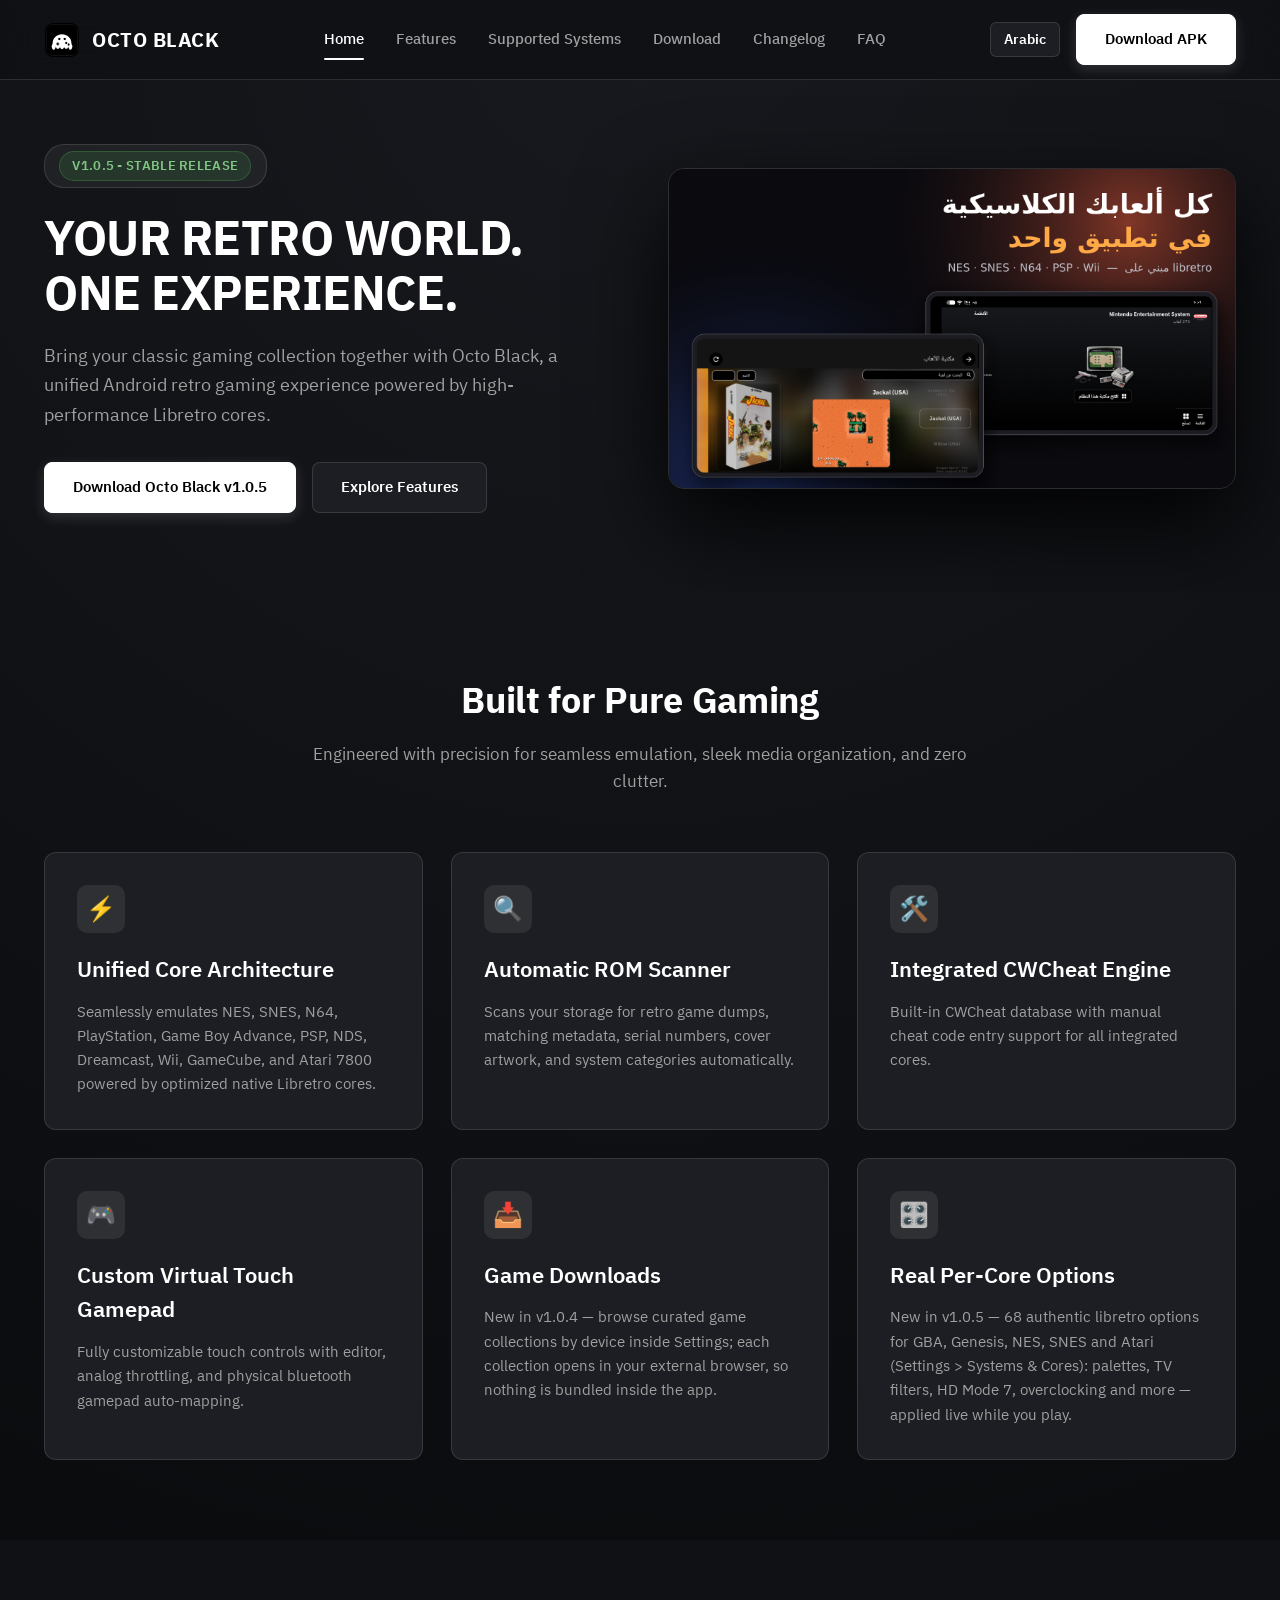
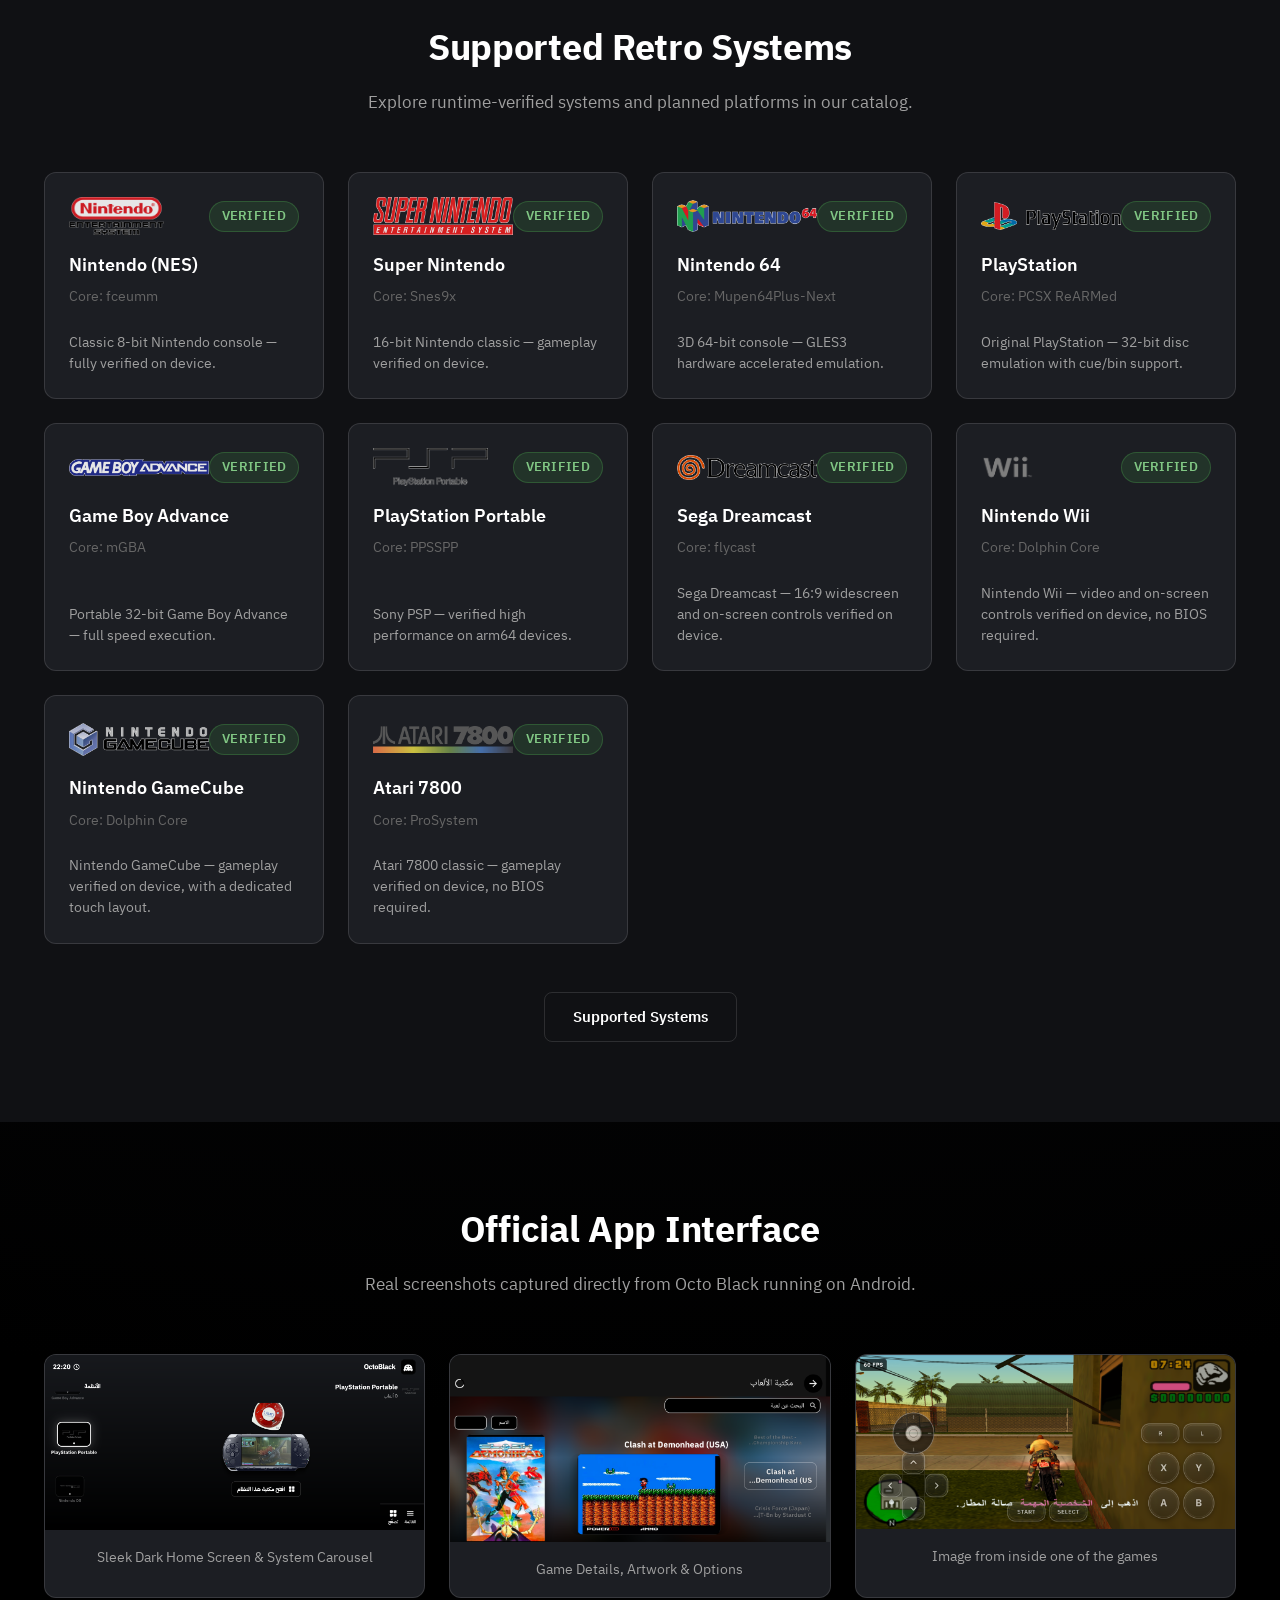
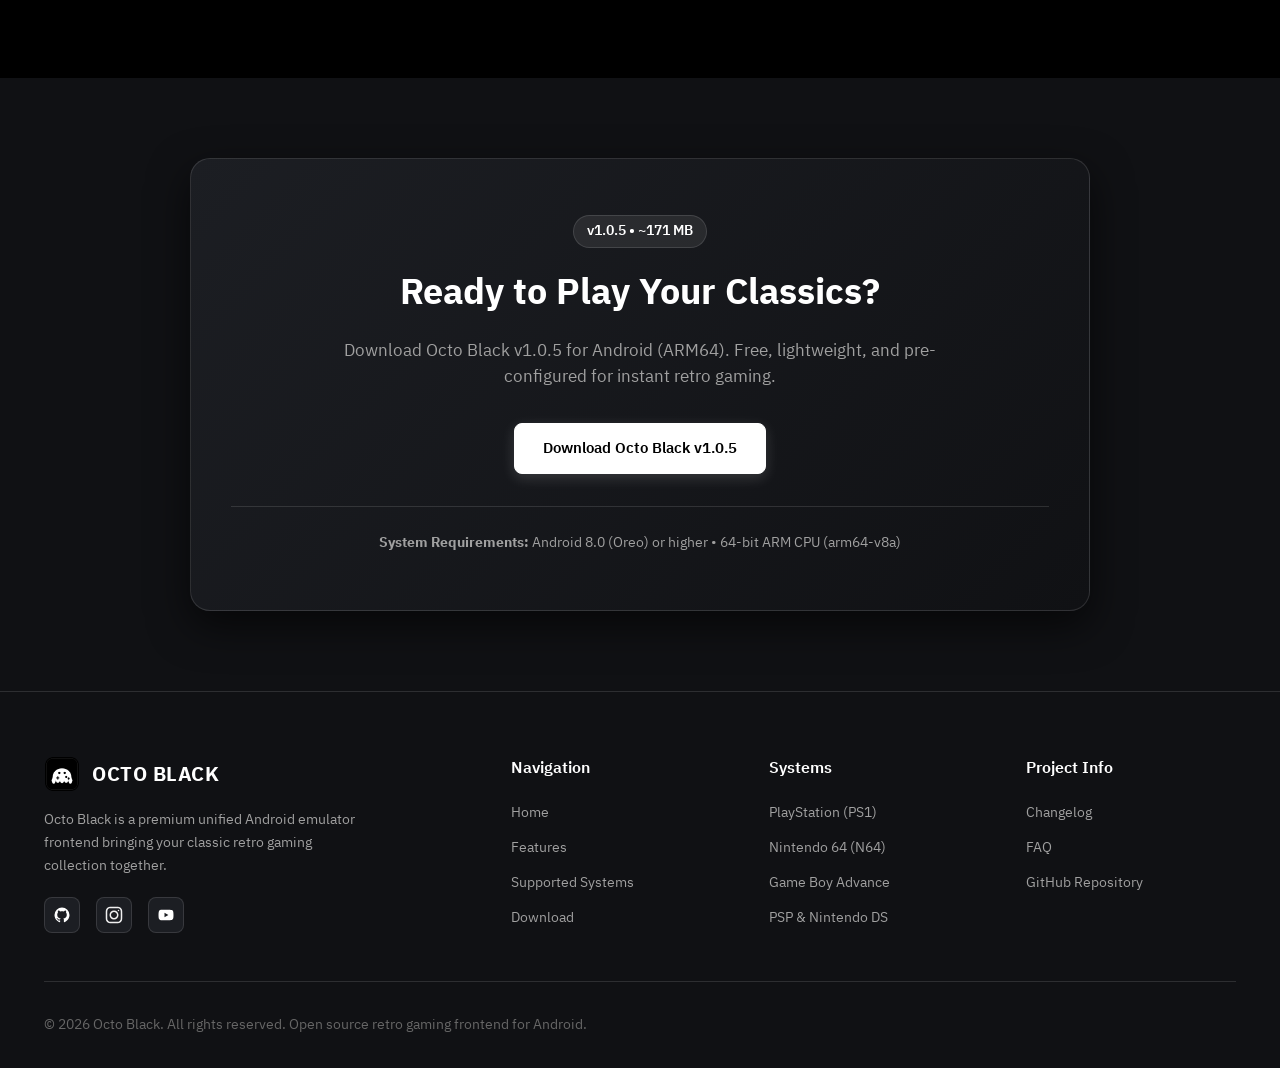
==== commit 9bfa983d: "تحديث جديد" ====
--- a/index.html
+++ b/index.html
@@ -4,7 +4,7 @@
   <meta charset="UTF-8">
   <meta name="viewport" content="width=device-width, initial-scale=1.0">
   <title>Octo Black — Official Unified Retro Gaming Frontend for Android</title>
-  <meta name="description" content="Bring your classic retro gaming collection together with Octo Black v1.0.4. A unified Android frontend powered by high-performance Libretro cores.">
+  <meta name="description" content="Bring your classic retro gaming collection together with Octo Black v1.0.5. A unified Android frontend powered by high-performance Libretro cores.">
   <meta name="keywords" content="Octo Black, Android Emulator, Retro Gaming, Libretro, PS1 Emulator, GBA Emulator, N64 Emulator, PSP Emulator, Wii Emulator, GameCube Emulator, Atari 7800 Emulator, Android Frontend">
 
   <!-- Open Graph / Facebook -->
@@ -35,7 +35,7 @@
     "description": "Unified Android retro gaming frontend powered by high-performance Libretro cores, with NES, SNES, N64, PS1, GBA, PSP, NDS, Dreamcast, Wii, GameCube, and Atari 7800 support.",
     "applicationCategory": "GameApplication",
     "operatingSystem": "Android 8.0+",
-    "softwareVersion": "1.0.4",
+    "softwareVersion": "1.0.5",
     "url": "https://octoblack.app/",
     "image": "https://octoblack.app/assets/images/promo_shot.png",
     "offers": {
@@ -88,14 +88,14 @@
       <div class="container hero-grid">
         <div class="hero-content">
           <div class="hero-tag">
-            <span class="badge badge-status-supported" id="releaseStatusBadge">v1.0.4 Official Release</span>
+            <span class="badge badge-status-supported" id="releaseStatusBadge">v1.0.5 Official Release</span>
           </div>
           <h1 class="hero-title" data-i18n="hero_title">YOUR RETRO WORLD. ONE EXPERIENCE.</h1>
           <p class="hero-description" data-i18n="hero_desc">
             Bring your classic gaming collection together with Octo Black, a unified Android retro gaming experience powered by high-performance Libretro cores.
           </p>
           <div class="hero-actions">
-            <a href="download.html" class="btn btn-primary github-dl-link" data-i18n="hero_btn_download">Download Octo Black v1.0.4</a>
+            <a href="download.html" class="btn btn-primary github-dl-link" data-i18n="hero_btn_download">Download Octo Black v1.0.5</a>
             <a href="features.html" class="btn btn-secondary" data-i18n="hero_btn_explore">Explore Features</a>
           </div>
         </div>
@@ -146,6 +146,12 @@
             <h3 class="card-title" data-i18n="feat_5_title">Game Downloads</h3>
             <p class="card-text" data-i18n="feat_5_desc">New in v1.0.4 — browse curated game collections by device inside Settings; each collection opens in your external browser, so nothing is bundled inside the app.</p>
           </div>
+
+          <div class="card">
+            <div class="card-icon">🎛️</div>
+            <h3 class="card-title" data-i18n="feat_6_title">Real Per-Core Options</h3>
+            <p class="card-text" data-i18n="feat_6_desc">New in v1.0.5 — 68 authentic libretro options for GBA, Genesis, NES, SNES and Atari (Settings > Systems & Cores): palettes, TV filters, HD Mode 7, overclocking and more — applied live while you play.</p>
+          </div>
         </div>
       </div>
     </section>
@@ -306,11 +312,11 @@
       <div class="container">
         <div class="download-card">
           <div class="download-version-tag">
-            <span id="releaseVersionTag">v1.0.4</span> • <span id="releaseFileSize">~171 MB</span>
+            <span id="releaseVersionTag">v1.0.5</span> • <span id="releaseFileSize">~171 MB</span>
           </div>
           <h2 class="download-title" data-i18n="home_dl_title">Ready to Play Your Classics?</h2>
-          <p class="download-desc" data-i18n="home_dl_desc">Download Octo Black v1.0.4 for Android (ARM64). Free, lightweight, and pre-configured for instant retro gaming.</p>
-          <a href="download.html" class="btn btn-primary github-dl-link" data-i18n="hero_btn_download">Download Octo Black v1.0.4</a>
+          <p class="download-desc" data-i18n="home_dl_desc">Download Octo Black v1.0.5 for Android (ARM64). Free, lightweight, and pre-configured for instant retro gaming.</p>
+          <a href="download.html" class="btn btn-primary github-dl-link" data-i18n="hero_btn_download">Download Octo Black v1.0.5</a>
 
           <div class="download-details-meta">
             <div><strong data-i18n="dl_req_title">System Requirements:</strong> <span data-i18n="dl_req_desc">Android 8.0 (Oreo) or higher • 64-bit ARM CPU</span></div>
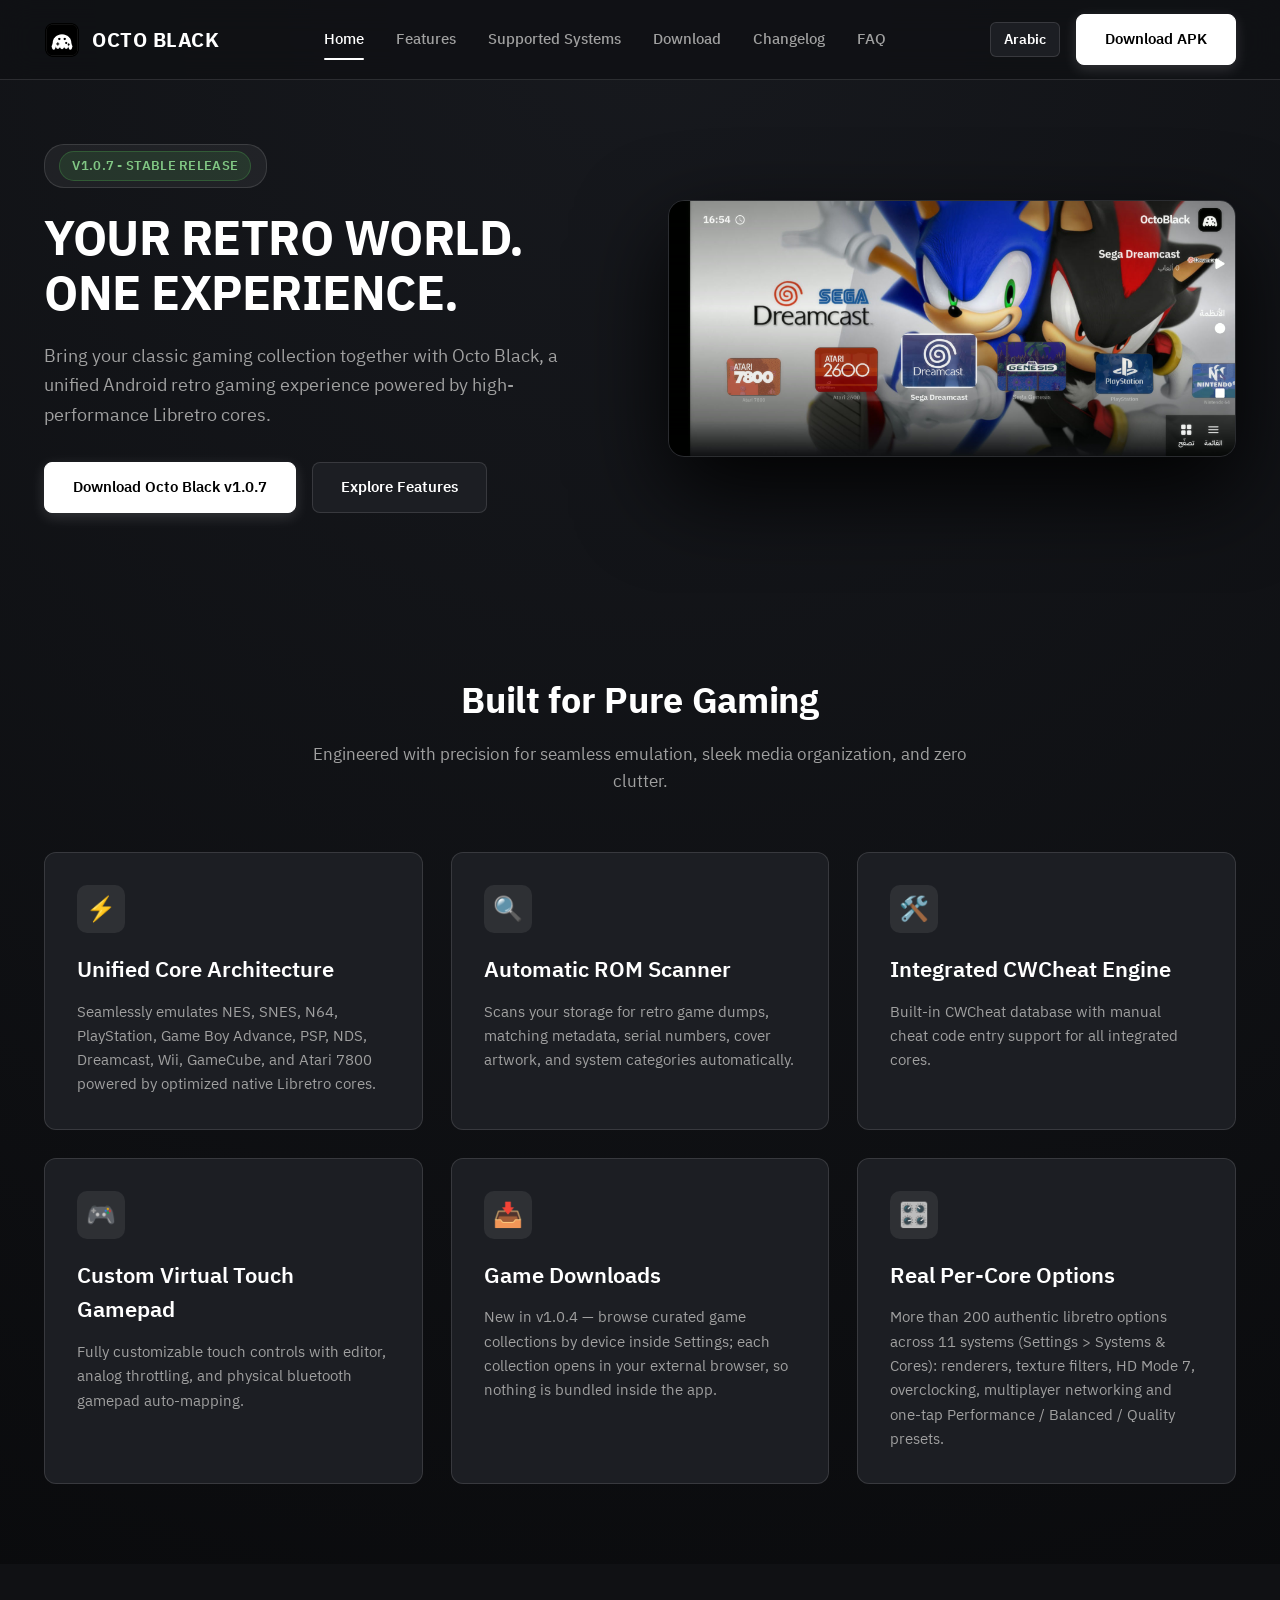
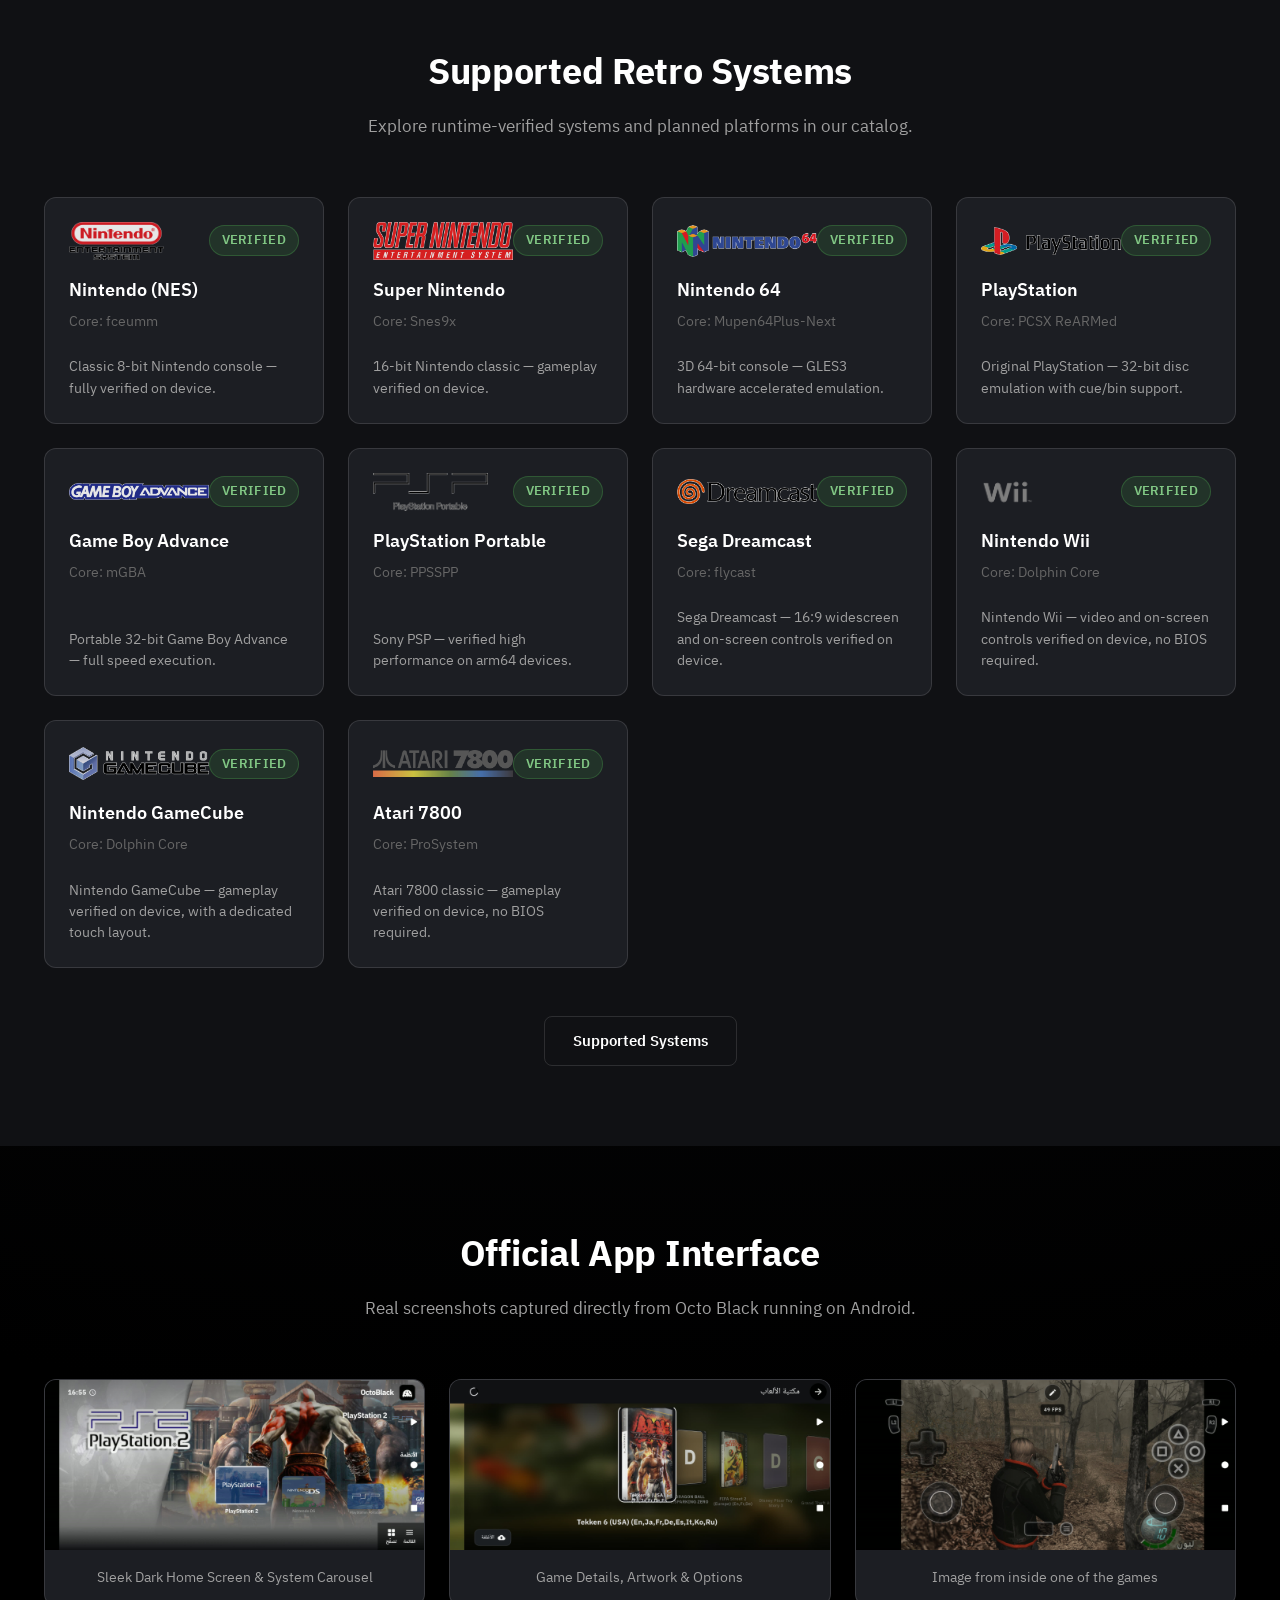
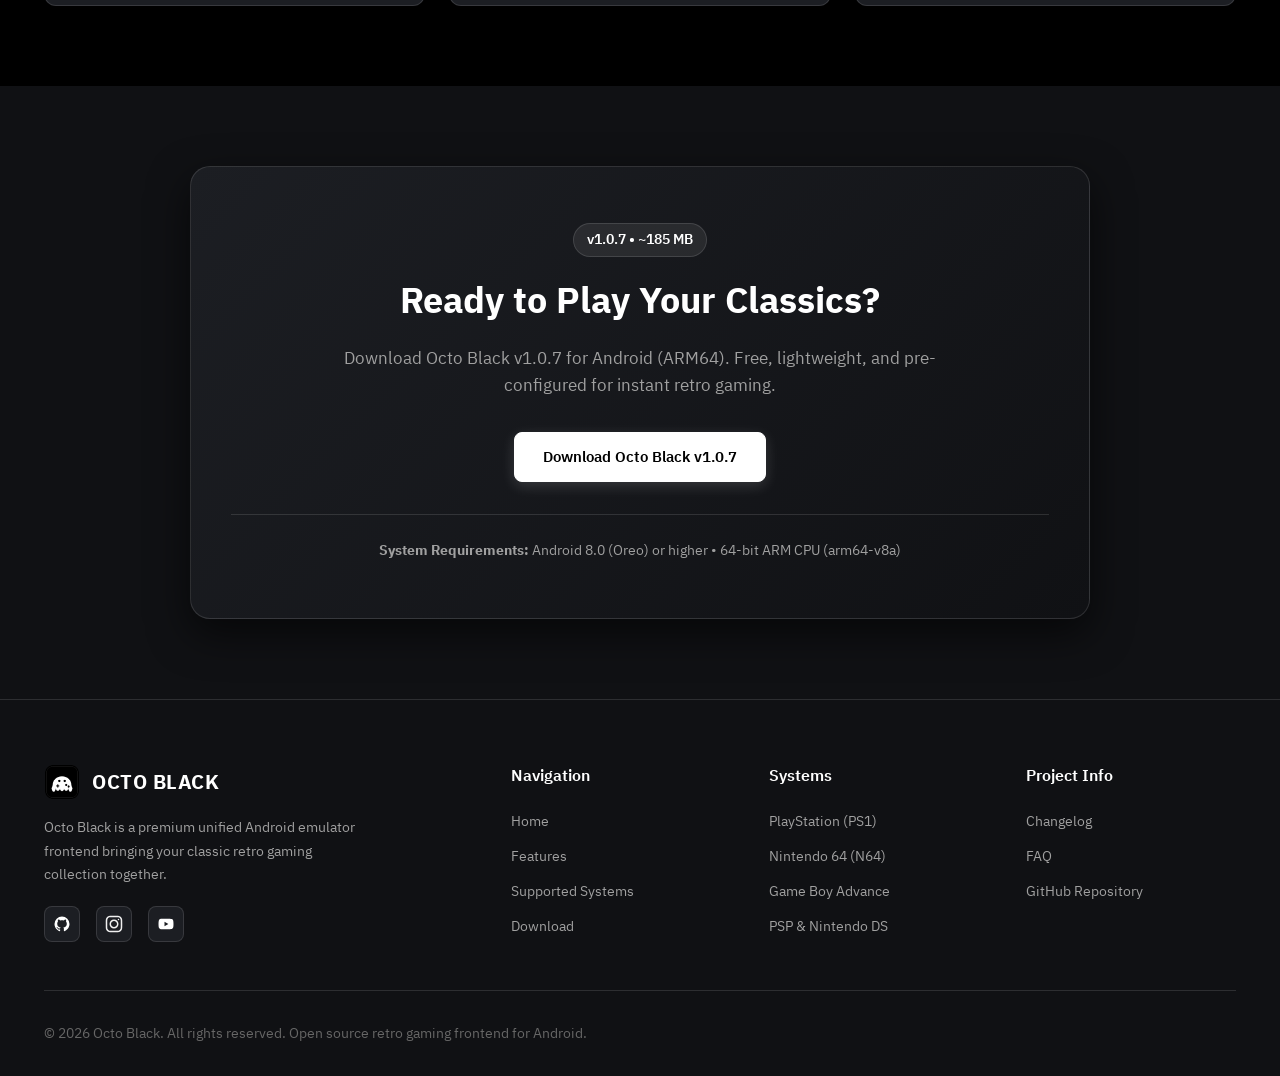
==== commit 8a7904dc: "Add files via upload" ====
--- a/index.html
+++ b/index.html
@@ -1,394 +1,394 @@
-<!DOCTYPE html>
-<html lang="en" dir="ltr">
-<head>
-  <meta charset="UTF-8">
-  <meta name="viewport" content="width=device-width, initial-scale=1.0">
-  <title>Octo Black — Official Unified Retro Gaming Frontend for Android</title>
-  <meta name="description" content="Bring your classic retro gaming collection together with Octo Black v1.0.5. A unified Android frontend powered by high-performance Libretro cores.">
-  <meta name="keywords" content="Octo Black, Android Emulator, Retro Gaming, Libretro, PS1 Emulator, GBA Emulator, N64 Emulator, PSP Emulator, Wii Emulator, GameCube Emulator, Atari 7800 Emulator, Android Frontend">
-
-  <!-- Open Graph / Facebook -->
-  <meta property="og:type" content="website">
-  <meta property="og:title" content="Octo Black — Official Unified Retro Gaming Frontend">
-  <meta property="og:description" content="Bring your classic retro gaming collection together with Octo Black. Unified Android frontend for NES, SNES, N64, PS1, GBA, PSP, NDS, Wii, GameCube, and Atari 7800.">
-  <meta property="og:image" content="assets/images/introduction_images/1.png">
-  <meta property="og:url" content="https://octoblack.app/">
-
-  <!-- Twitter Card -->
-  <meta name="twitter:card" content="summary_large_image">
-  <meta name="twitter:title" content="Octo Black — Official Unified Retro Gaming Frontend">
-  <meta name="twitter:description" content="Unified Android retro gaming experience powered by high-performance Libretro cores.">
-  <meta name="twitter:image" content="assets/images/introduction_images/1.png">
-
-  <!-- Favicon -->
-  <link rel="icon" type="image/png" href="assets/systems_logos/my_logo/octoblack-logo.png">
-  <link rel="manifest" href="manifest.webmanifest">
-  <meta name="theme-color" content="#101114">
-
-  <!-- Structured Data (SEO) -->
-  <script type="application/ld+json">
-  {
-    "@context": "https://schema.org",
-    "@type": "SoftwareApplication",
-    "name": "Octo Black",
-    "alternateName": "Octo Black Retro Emulator",
-    "description": "Unified Android retro gaming frontend powered by high-performance Libretro cores, with NES, SNES, N64, PS1, GBA, PSP, NDS, Dreamcast, Wii, GameCube, and Atari 7800 support.",
-    "applicationCategory": "GameApplication",
-    "operatingSystem": "Android 8.0+",
-    "softwareVersion": "1.0.5",
-    "url": "https://octoblack.app/",
-    "image": "https://octoblack.app/assets/images/promo_shot.png",
-    "offers": {
-      "@type": "Offer",
-      "price": "0",
-      "priceCurrency": "USD"
-    }
-  }
-  </script>
-
-  <!-- Stylesheet -->
-  <link rel="stylesheet" href="css/style.css">
-</head>
-<body>
-
-  <!-- Header / Navigation Bar -->
-  <header class="navbar-header">
-    <div class="container nav-container">
-      <a href="index.html" class="brand-logo" aria-label="Octo Black Home">
-        <img src="assets/systems_logos/my_logo/octoblack-logo.png" alt="Octo Black Logo" width="36" height="36">
-        <span>OCTO BLACK</span>
-      </a>
-
-      <nav class="nav-menu" id="navMenu">
-        <a href="index.html" class="nav-link active" data-i18n="nav_home">Home</a>
-        <a href="features.html" class="nav-link" data-i18n="nav_features">Features</a>
-        <a href="systems.html" class="nav-link" data-i18n="nav_systems">Supported Systems</a>
-        <a href="download.html" class="nav-link" data-i18n="nav_download">Download</a>
-        <a href="changelog.html" class="nav-link" data-i18n="nav_changelog">Changelog</a>
-        <a href="faq.html" class="nav-link" data-i18n="nav_faq">FAQ</a>
-      </nav>
-
-      <div class="header-actions">
-        <button class="lang-btn" aria-label="Switch Language">
-          <span class="lang-btn-text">عربي</span>
-        </button>
-        <a href="download.html" class="btn btn-primary btn-sm github-dl-link" data-i18n="btn_download_apk">Download APK</a>
-        <button class="mobile-toggle" id="mobileToggle" aria-label="Toggle navigation menu" aria-expanded="false">
-          <span></span>
-          <span></span>
-          <span></span>
-        </button>
-      </div>
-    </div>
-  </header>
-
-  <main>
-    <!-- Hero Section -->
-    <section class="hero-section">
-      <div class="container hero-grid">
-        <div class="hero-content">
-          <div class="hero-tag">
-            <span class="badge badge-status-supported" id="releaseStatusBadge">v1.0.5 Official Release</span>
-          </div>
-          <h1 class="hero-title" data-i18n="hero_title">YOUR RETRO WORLD. ONE EXPERIENCE.</h1>
-          <p class="hero-description" data-i18n="hero_desc">
-            Bring your classic gaming collection together with Octo Black, a unified Android retro gaming experience powered by high-performance Libretro cores.
-          </p>
-          <div class="hero-actions">
-            <a href="download.html" class="btn btn-primary github-dl-link" data-i18n="hero_btn_download">Download Octo Black v1.0.5</a>
-            <a href="features.html" class="btn btn-secondary" data-i18n="hero_btn_explore">Explore Features</a>
-          </div>
-        </div>
-
-        <div class="hero-preview">
-          <div class="hero-promo">
-            <img src="assets/images/promo_shot.png" alt="Octo Black — all classic games in one app" loading="eager">
-          </div>
-        </div>
-      </div>
-    </section>
-
-    <!-- Features Overview Section -->
-    <section class="section">
-      <div class="container">
-        <div class="section-header">
-          <h2 class="section-title" data-i18n="home_features_title">Built for Pure Gaming</h2>
-          <p class="section-subtitle" data-i18n="home_features_subtitle">Engineered with precision for seamless emulation, sleek media organization, and zero clutter.</p>
-        </div>
-
-        <div class="grid-cards">
-          <div class="card">
-            <div class="card-icon">⚡</div>
-            <h3 class="card-title" data-i18n="feat_1_title">Unified Core Architecture</h3>
-            <p class="card-text" data-i18n="feat_1_desc">Seamlessly emulates NES, SNES, N64, PlayStation, Game Boy Advance, PSP, NDS, Dreamcast, Wii, GameCube, and Atari 7800 powered by optimized native Libretro cores.</p>
-          </div>
-
-          <div class="card">
-            <div class="card-icon">🔍</div>
-            <h3 class="card-title" data-i18n="feat_2_title">Automatic ROM Scanner</h3>
-            <p class="card-text" data-i18n="feat_2_desc">Scans your storage for retro game dumps, matching metadata, serial numbers, cover artwork, and system categories automatically.</p>
-          </div>
-
-          <div class="card">
-            <div class="card-icon">🛠️</div>
-            <h3 class="card-title" data-i18n="feat_3_title">Integrated CWCheat Engine</h3>
-            <p class="card-text" data-i18n="feat_3_desc">Built-in CWCheat database with manual cheat code entry support for all integrated cores.</p>
-          </div>
-
-          <div class="card">
-            <div class="card-icon">🎮</div>
-            <h3 class="card-title" data-i18n="feat_4_title">Custom Virtual Touch Gamepad</h3>
-            <p class="card-text" data-i18n="feat_4_desc">Fully customizable touch controls with editor, analog throttling, and physical bluetooth gamepad auto-mapping.</p>
-          </div>
-
-          <div class="card">
-            <div class="card-icon">📥</div>
-            <h3 class="card-title" data-i18n="feat_5_title">Game Downloads</h3>
-            <p class="card-text" data-i18n="feat_5_desc">New in v1.0.4 — browse curated game collections by device inside Settings; each collection opens in your external browser, so nothing is bundled inside the app.</p>
-          </div>
-
-          <div class="card">
-            <div class="card-icon">🎛️</div>
-            <h3 class="card-title" data-i18n="feat_6_title">Real Per-Core Options</h3>
-            <p class="card-text" data-i18n="feat_6_desc">New in v1.0.5 — 68 authentic libretro options for GBA, Genesis, NES, SNES and Atari (Settings > Systems & Cores): palettes, TV filters, HD Mode 7, overclocking and more — applied live while you play.</p>
-          </div>
-        </div>
-      </div>
-    </section>
-
-    <!-- Supported Systems Strip Section -->
-    <section class="section" style="background-color: var(--bg-obsidian);">
-      <div class="container">
-        <div class="section-header">
-          <h2 class="section-title" data-i18n="home_systems_title">Supported Retro Systems</h2>
-          <p class="section-subtitle" data-i18n="home_systems_subtitle">Explore runtime-verified systems and planned platforms in our catalog.</p>
-        </div>
-
-        <div class="systems-grid">
-          <!-- NES -->
-          <div class="system-card">
-            <div class="system-card-header">
-              <img src="assets/systems_logos/Consoles/Nintendo Entertainment System.png" alt="NES Logo" class="system-logo" loading="lazy">
-              <span class="badge badge-status-supported">Verified</span>
-            </div>
-            <h3 class="system-name">Nintendo (NES)</h3>
-            <div class="system-engine">Core: fceumm</div>
-            <p class="system-desc">Classic 8-bit Nintendo console — fully verified on device.</p>
-          </div>
-
-          <!-- SNES -->
-          <div class="system-card">
-            <div class="system-card-header">
-              <img src="assets/systems_logos/Consoles/Super Nintendo Entertainment System.png" alt="SNES Logo" class="system-logo" loading="lazy">
-              <span class="badge badge-status-supported">Verified</span>
-            </div>
-            <h3 class="system-name">Super Nintendo</h3>
-            <div class="system-engine">Core: Snes9x</div>
-            <p class="system-desc">16-bit Nintendo classic — gameplay verified on device.</p>
-          </div>
-
-          <!-- N64 -->
-          <div class="system-card">
-            <div class="system-card-header">
-              <img src="assets/systems_logos/Consoles/Nintendo 64.png" alt="N64 Logo" class="system-logo" loading="lazy">
-              <span class="badge badge-status-supported">Verified</span>
-            </div>
-            <h3 class="system-name">Nintendo 64</h3>
-            <div class="system-engine">Core: Mupen64Plus-Next</div>
-            <p class="system-desc">3D 64-bit console — GLES3 hardware accelerated emulation.</p>
-          </div>
-
-          <!-- PS1 -->
-          <div class="system-card">
-            <div class="system-card-header">
-              <img src="assets/systems_logos/Consoles/Sony Playstation.png" alt="PS1 Logo" class="system-logo" loading="lazy">
-              <span class="badge badge-status-supported">Verified</span>
-            </div>
-            <h3 class="system-name">PlayStation</h3>
-            <div class="system-engine">Core: PCSX ReARMed</div>
-            <p class="system-desc">Original PlayStation — 32-bit disc emulation with cue/bin support.</p>
-          </div>
-
-          <!-- GBA -->
-          <div class="system-card">
-            <div class="system-card-header">
-              <img src="assets/systems_logos/Handhelds/Nintendo Game Boy Advance.png" alt="GBA Logo" class="system-logo" loading="lazy">
-              <span class="badge badge-status-supported">Verified</span>
-            </div>
-            <h3 class="system-name">Game Boy Advance</h3>
-            <div class="system-engine">Core: mGBA</div>
-            <p class="system-desc">Portable 32-bit Game Boy Advance — full speed execution.</p>
-          </div>
-
-          <!-- PSP -->
-          <div class="system-card">
-            <div class="system-card-header">
-              <img src="assets/systems_logos/Handhelds/Sony PSP.png" alt="PSP Logo" class="system-logo" loading="lazy">
-              <span class="badge badge-status-supported">Verified</span>
-            </div>
-            <h3 class="system-name">PlayStation Portable</h3>
-            <div class="system-engine">Core: PPSSPP</div>
-            <p class="system-desc">Sony PSP — verified high performance on arm64 devices.</p>
-          </div>
-
-          <!-- Dreamcast -->
-          <div class="system-card">
-            <div class="system-card-header">
-              <img src="assets/systems_logos/Consoles/Sega Dreamcast.png" alt="Dreamcast Logo" class="system-logo" loading="lazy">
-              <span class="badge badge-status-supported">Verified</span>
-            </div>
-            <h3 class="system-name">Sega Dreamcast</h3>
-            <div class="system-engine">Core: flycast</div>
-            <p class="system-desc">Sega Dreamcast — 16:9 widescreen and on-screen controls verified on device.</p>
-          </div>
-
-          <!-- Nintendo Wii -->
-          <div class="system-card">
-            <div class="system-card-header">
-              <img src="assets/systems_logos/Consoles/Nintendo Wii.png" alt="Nintendo Wii Logo" class="system-logo" loading="lazy">
-              <span class="badge badge-status-supported">Verified</span>
-            </div>
-            <h3 class="system-name">Nintendo Wii</h3>
-            <div class="system-engine">Core: Dolphin Core</div>
-            <p class="system-desc">Nintendo Wii — video and on-screen controls verified on device, no BIOS required.</p>
-          </div>
-
-          <!-- Nintendo GameCube -->
-          <div class="system-card">
-            <div class="system-card-header">
-              <img src="assets/systems_logos/Consoles/Nintendo GameCube.png" alt="GameCube Logo" class="system-logo" loading="lazy">
-              <span class="badge badge-status-supported">Verified</span>
-            </div>
-            <h3 class="system-name">Nintendo GameCube</h3>
-            <div class="system-engine">Core: Dolphin Core</div>
-            <p class="system-desc">Nintendo GameCube — gameplay verified on device, with a dedicated touch layout.</p>
-          </div>
-
-          <!-- Atari 7800 -->
-          <div class="system-card">
-            <div class="system-card-header">
-              <img src="assets/systems_logos/Consoles/Atari 7800.png" alt="Atari 7800 Logo" class="system-logo" loading="lazy">
-              <span class="badge badge-status-supported">Verified</span>
-            </div>
-            <h3 class="system-name">Atari 7800</h3>
-            <div class="system-engine">Core: ProSystem</div>
-            <p class="system-desc">Atari 7800 classic — gameplay verified on device, no BIOS required.</p>
-          </div>
-        </div>
-
-        <div style="text-align: center; margin-top: 3rem;">
-          <a href="systems.html" class="btn btn-outline" data-i18n="nav_systems">View All Supported Systems</a>
-        </div>
-      </div>
-    </section>
-
-    <!-- App Screenshot Gallery Section -->
-    <section class="section">
-      <div class="container">
-        <div class="section-header">
-          <h2 class="section-title" data-i18n="gallery_title">Official App Interface</h2>
-          <p class="section-subtitle" data-i18n="gallery_subtitle">Real screenshots captured directly from Octo Black running on Android.</p>
-        </div>
-
-        <div class="gallery-grid">
-          <div class="gallery-item">
-            <img src="assets/images/introduction_images/1.png" alt="Octo Black Home Interface" loading="lazy">
-            <div class="gallery-caption" data-i18n="cap_1">Sleek Dark Home Screen & System Carousel</div>
-          </div>
-          <div class="gallery-item">
-            <img src="assets/images/introduction_images/2.png" alt="Octo Black Game Details" loading="lazy">
-            <div class="gallery-caption" data-i18n="cap_2">Game Details, Artwork & Options</div>
-          </div>
-          <div class="gallery-item">
-            <img src="assets/images/introduction_images/3.png" alt="Octo Black Game Image" loading="lazy">
-            <div class="gallery-caption" data-i18n="cap_3">Image from inside one of the games</div>
-          </div>
-        </div>
-      </div>
-    </section>
-
-    <!-- Download Section -->
-    <section class="section" style="background-color: var(--bg-obsidian);">
-      <div class="container">
-        <div class="download-card">
-          <div class="download-version-tag">
-            <span id="releaseVersionTag">v1.0.5</span> • <span id="releaseFileSize">~171 MB</span>
-          </div>
-          <h2 class="download-title" data-i18n="home_dl_title">Ready to Play Your Classics?</h2>
-          <p class="download-desc" data-i18n="home_dl_desc">Download Octo Black v1.0.5 for Android (ARM64). Free, lightweight, and pre-configured for instant retro gaming.</p>
-          <a href="download.html" class="btn btn-primary github-dl-link" data-i18n="hero_btn_download">Download Octo Black v1.0.5</a>
-
-          <div class="download-details-meta">
-            <div><strong data-i18n="dl_req_title">System Requirements:</strong> <span data-i18n="dl_req_desc">Android 8.0 (Oreo) or higher • 64-bit ARM CPU</span></div>
-          </div>
-        </div>
-      </div>
-    </section>
-  </main>
-
-  <!-- Footer -->
-  <footer class="site-footer">
-    <div class="container">
-      <div class="footer-grid">
-        <div class="footer-brand">
-          <a href="index.html" class="brand-logo">
-            <img src="assets/systems_logos/my_logo/octoblack-logo.png" alt="Octo Black Logo" width="32" height="32">
-            <span>OCTO BLACK</span>
-          </a>
-          <p data-i18n="footer_brand_desc">Octo Black is a premium unified Android emulator frontend bringing your classic retro gaming collection together.</p>
-          <div class="footer-socials">
-            <a href="https://github.com/Amoryali" target="_blank" rel="noopener" class="social-icon-btn" aria-label="GitHub">
-              <img src="assets/social_icons/github.svg" alt="GitHub">
-            </a>
-            <a href="https://www.instagram.com/myrfrom?srtk=Mzdta2xtb2s0b3Fm" target="_blank" rel="noopener" class="social-icon-btn" aria-label="Instagram">
-              <img src="assets/social_icons/instagram.svg" alt="Instagram">
-            </a>
-            <a href="https://youtube.com/channel/UCutpQIZnSYwFtRx-Si81dyA?si=pm8Lg8wilTG5rKVc" target="_blank" rel="noopener" class="social-icon-btn" aria-label="YouTube">
-              <img src="assets/social_icons/youtube.svg" alt="YouTube">
-            </a>
-          </div>
-        </div>
-
-        <div>
-          <h4 class="footer-title" data-i18n="footer_heading_navigation">Navigation</h4>
-          <div class="footer-links">
-            <a href="index.html" data-i18n="nav_home">Home</a>
-            <a href="features.html" data-i18n="nav_features">Features</a>
-            <a href="systems.html" data-i18n="nav_systems">Supported Systems</a>
-            <a href="download.html" data-i18n="nav_download">Download</a>
-          </div>
-        </div>
-
-        <div>
-          <h4 class="footer-title" data-i18n="footer_heading_systems">Systems</h4>
-          <div class="footer-links">
-            <a href="systems.html">PlayStation (PS1)</a>
-            <a href="systems.html">Nintendo 64 (N64)</a>
-            <a href="systems.html">Game Boy Advance</a>
-            <a href="systems.html">PSP & Nintendo DS</a>
-          </div>
-        </div>
-
-        <div>
-          <h4 class="footer-title" data-i18n="footer_heading_project">Project Info</h4>
-          <div class="footer-links">
-            <a href="changelog.html" data-i18n="nav_changelog">Changelog</a>
-            <a href="faq.html" data-i18n="nav_faq">FAQ</a>
-            <a href="https://github.com/Amoryali" target="_blank" rel="noopener" data-i18n="footer_link_github">GitHub Repository</a>
-          </div>
-        </div>
-      </div>
-
-      <div class="footer-bottom">
-        <div data-i18n="footer_copyright">© 2026 Octo Black. All rights reserved. Open source retro gaming frontend for Android.</div>
-      </div>
-    </div>
-  </footer>
-
-  <!-- JavaScript Scripts -->
-  <script src="js/translations.js"></script>
-  <script src="js/i18n.js"></script>
-  <script src="js/main.js"></script>
-  <script src="js/github-release.js"></script>
-</body>
-</html>
+<!DOCTYPE html>
+<html lang="en" dir="ltr">
+<head>
+  <meta charset="UTF-8">
+  <meta name="viewport" content="width=device-width, initial-scale=1.0">
+  <title>Octo Black — Official Unified Retro Gaming Frontend for Android</title>
+  <meta name="description" content="Bring your classic retro gaming collection together with Octo Black v1.0.7. A unified Android frontend powered by high-performance Libretro cores.">
+  <meta name="keywords" content="Octo Black, Android Emulator, Retro Gaming, Libretro, PS1 Emulator, GBA Emulator, N64 Emulator, PSP Emulator, Wii Emulator, GameCube Emulator, Atari 7800 Emulator, Android Frontend">
+
+  <!-- Open Graph / Facebook -->
+  <meta property="og:type" content="website">
+  <meta property="og:title" content="Octo Black — Official Unified Retro Gaming Frontend">
+  <meta property="og:description" content="Bring your classic retro gaming collection together with Octo Black. Unified Android frontend for NES, SNES, N64, PS1, GBA, PSP, NDS, Wii, GameCube, and Atari 7800.">
+  <meta property="og:image" content="assets/images/introduction_images/1.jpg">
+  <meta property="og:url" content="https://octoblack.app/">
+
+  <!-- Twitter Card -->
+  <meta name="twitter:card" content="summary_large_image">
+  <meta name="twitter:title" content="Octo Black — Official Unified Retro Gaming Frontend">
+  <meta name="twitter:description" content="Unified Android retro gaming experience powered by high-performance Libretro cores.">
+  <meta name="twitter:image" content="assets/images/introduction_images/1.jpg">
+
+  <!-- Favicon -->
+  <link rel="icon" type="image/png" href="assets/systems_logos/my_logo/octoblack-logo.png">
+  <link rel="manifest" href="manifest.webmanifest">
+  <meta name="theme-color" content="#101114">
+
+  <!-- Structured Data (SEO) -->
+  <script type="application/ld+json">
+  {
+    "@context": "https://schema.org",
+    "@type": "SoftwareApplication",
+    "name": "Octo Black",
+    "alternateName": "Octo Black Retro Emulator",
+    "description": "Unified Android retro gaming frontend powered by high-performance Libretro cores, with NES, SNES, N64, PS1, GBA, PSP, NDS, Dreamcast, Wii, GameCube, and Atari 7800 support.",
+    "applicationCategory": "GameApplication",
+    "operatingSystem": "Android 8.0+",
+    "softwareVersion": "1.0.7",
+    "url": "https://octoblack.app/",
+    "image": "https://octoblack.app/assets/images/promo_shot.jpg",
+    "offers": {
+      "@type": "Offer",
+      "price": "0",
+      "priceCurrency": "USD"
+    }
+  }
+  </script>
+
+  <!-- Stylesheet -->
+  <link rel="stylesheet" href="css/style.css">
+</head>
+<body>
+
+  <!-- Header / Navigation Bar -->
+  <header class="navbar-header">
+    <div class="container nav-container">
+      <a href="index.html" class="brand-logo" aria-label="Octo Black Home">
+        <img src="assets/systems_logos/my_logo/octoblack-logo.png" alt="Octo Black Logo" width="36" height="36">
+        <span>OCTO BLACK</span>
+      </a>
+
+      <nav class="nav-menu" id="navMenu">
+        <a href="index.html" class="nav-link active" data-i18n="nav_home">Home</a>
+        <a href="features.html" class="nav-link" data-i18n="nav_features">Features</a>
+        <a href="systems.html" class="nav-link" data-i18n="nav_systems">Supported Systems</a>
+        <a href="download.html" class="nav-link" data-i18n="nav_download">Download</a>
+        <a href="changelog.html" class="nav-link" data-i18n="nav_changelog">Changelog</a>
+        <a href="faq.html" class="nav-link" data-i18n="nav_faq">FAQ</a>
+      </nav>
+
+      <div class="header-actions">
+        <button class="lang-btn" aria-label="Switch Language">
+          <span class="lang-btn-text">عربي</span>
+        </button>
+        <a href="download.html" class="btn btn-primary btn-sm github-dl-link" data-i18n="btn_download_apk">Download APK</a>
+        <button class="mobile-toggle" id="mobileToggle" aria-label="Toggle navigation menu" aria-expanded="false">
+          <span></span>
+          <span></span>
+          <span></span>
+        </button>
+      </div>
+    </div>
+  </header>
+
+  <main>
+    <!-- Hero Section -->
+    <section class="hero-section">
+      <div class="container hero-grid">
+        <div class="hero-content">
+          <div class="hero-tag">
+            <span class="badge badge-status-supported" id="releaseStatusBadge">v1.0.7 Official Release</span>
+          </div>
+          <h1 class="hero-title" data-i18n="hero_title">YOUR RETRO WORLD. ONE EXPERIENCE.</h1>
+          <p class="hero-description" data-i18n="hero_desc">
+            Bring your classic gaming collection together with Octo Black, a unified Android retro gaming experience powered by high-performance Libretro cores.
+          </p>
+          <div class="hero-actions">
+            <a href="download.html" class="btn btn-primary github-dl-link" data-i18n="hero_btn_download">Download Octo Black v1.0.7</a>
+            <a href="features.html" class="btn btn-secondary" data-i18n="hero_btn_explore">Explore Features</a>
+          </div>
+        </div>
+
+        <div class="hero-preview">
+          <div class="hero-promo">
+            <img src="assets/images/promo_shot.jpg" alt="Octo Black — all classic games in one app" loading="eager">
+          </div>
+        </div>
+      </div>
+    </section>
+
+    <!-- Features Overview Section -->
+    <section class="section">
+      <div class="container">
+        <div class="section-header">
+          <h2 class="section-title" data-i18n="home_features_title">Built for Pure Gaming</h2>
+          <p class="section-subtitle" data-i18n="home_features_subtitle">Engineered with precision for seamless emulation, sleek media organization, and zero clutter.</p>
+        </div>
+
+        <div class="grid-cards">
+          <div class="card">
+            <div class="card-icon">⚡</div>
+            <h3 class="card-title" data-i18n="feat_1_title">Unified Core Architecture</h3>
+            <p class="card-text" data-i18n="feat_1_desc">Seamlessly emulates NES, SNES, N64, PlayStation, Game Boy Advance, PSP, NDS, Dreamcast, Wii, GameCube, and Atari 7800 powered by optimized native Libretro cores.</p>
+          </div>
+
+          <div class="card">
+            <div class="card-icon">🔍</div>
+            <h3 class="card-title" data-i18n="feat_2_title">Automatic ROM Scanner</h3>
+            <p class="card-text" data-i18n="feat_2_desc">Scans your storage for retro game dumps, matching metadata, serial numbers, cover artwork, and system categories automatically.</p>
+          </div>
+
+          <div class="card">
+            <div class="card-icon">🛠️</div>
+            <h3 class="card-title" data-i18n="feat_3_title">Integrated CWCheat Engine</h3>
+            <p class="card-text" data-i18n="feat_3_desc">Built-in CWCheat database with manual cheat code entry support for all integrated cores.</p>
+          </div>
+
+          <div class="card">
+            <div class="card-icon">🎮</div>
+            <h3 class="card-title" data-i18n="feat_4_title">Custom Virtual Touch Gamepad</h3>
+            <p class="card-text" data-i18n="feat_4_desc">Fully customizable touch controls with editor, analog throttling, and physical bluetooth gamepad auto-mapping.</p>
+          </div>
+
+          <div class="card">
+            <div class="card-icon">📥</div>
+            <h3 class="card-title" data-i18n="feat_5_title">Game Downloads</h3>
+            <p class="card-text" data-i18n="feat_5_desc">New in v1.0.4 — browse curated game collections by device inside Settings; each collection opens in your external browser, so nothing is bundled inside the app.</p>
+          </div>
+
+          <div class="card">
+            <div class="card-icon">🎛️</div>
+            <h3 class="card-title" data-i18n="feat_6_title">Real Per-Core Options</h3>
+            <p class="card-text" data-i18n="feat_6_desc">More than 200 authentic libretro options across 11 systems (Settings > Systems & Cores): renderers, texture filters, HD Mode 7, overclocking, multiplayer networking and one-tap Performance / Balanced / Quality presets.</p>
+          </div>
+        </div>
+      </div>
+    </section>
+
+    <!-- Supported Systems Strip Section -->
+    <section class="section" style="background-color: var(--bg-obsidian);">
+      <div class="container">
+        <div class="section-header">
+          <h2 class="section-title" data-i18n="home_systems_title">Supported Retro Systems</h2>
+          <p class="section-subtitle" data-i18n="home_systems_subtitle">Explore runtime-verified systems and planned platforms in our catalog.</p>
+        </div>
+
+        <div class="systems-grid">
+          <!-- NES -->
+          <div class="system-card">
+            <div class="system-card-header">
+              <img src="assets/systems_logos/Consoles/Nintendo Entertainment System.png" alt="NES Logo" class="system-logo" loading="lazy">
+              <span class="badge badge-status-supported">Verified</span>
+            </div>
+            <h3 class="system-name">Nintendo (NES)</h3>
+            <div class="system-engine">Core: fceumm</div>
+            <p class="system-desc">Classic 8-bit Nintendo console — fully verified on device.</p>
+          </div>
+
+          <!-- SNES -->
+          <div class="system-card">
+            <div class="system-card-header">
+              <img src="assets/systems_logos/Consoles/Super Nintendo Entertainment System.png" alt="SNES Logo" class="system-logo" loading="lazy">
+              <span class="badge badge-status-supported">Verified</span>
+            </div>
+            <h3 class="system-name">Super Nintendo</h3>
+            <div class="system-engine">Core: Snes9x</div>
+            <p class="system-desc">16-bit Nintendo classic — gameplay verified on device.</p>
+          </div>
+
+          <!-- N64 -->
+          <div class="system-card">
+            <div class="system-card-header">
+              <img src="assets/systems_logos/Consoles/Nintendo 64.png" alt="N64 Logo" class="system-logo" loading="lazy">
+              <span class="badge badge-status-supported">Verified</span>
+            </div>
+            <h3 class="system-name">Nintendo 64</h3>
+            <div class="system-engine">Core: Mupen64Plus-Next</div>
+            <p class="system-desc">3D 64-bit console — GLES3 hardware accelerated emulation.</p>
+          </div>
+
+          <!-- PS1 -->
+          <div class="system-card">
+            <div class="system-card-header">
+              <img src="assets/systems_logos/Consoles/Sony Playstation.png" alt="PS1 Logo" class="system-logo" loading="lazy">
+              <span class="badge badge-status-supported">Verified</span>
+            </div>
+            <h3 class="system-name">PlayStation</h3>
+            <div class="system-engine">Core: PCSX ReARMed</div>
+            <p class="system-desc">Original PlayStation — 32-bit disc emulation with cue/bin support.</p>
+          </div>
+
+          <!-- GBA -->
+          <div class="system-card">
+            <div class="system-card-header">
+              <img src="assets/systems_logos/Handhelds/Nintendo Game Boy Advance.png" alt="GBA Logo" class="system-logo" loading="lazy">
+              <span class="badge badge-status-supported">Verified</span>
+            </div>
+            <h3 class="system-name">Game Boy Advance</h3>
+            <div class="system-engine">Core: mGBA</div>
+            <p class="system-desc">Portable 32-bit Game Boy Advance — full speed execution.</p>
+          </div>
+
+          <!-- PSP -->
+          <div class="system-card">
+            <div class="system-card-header">
+              <img src="assets/systems_logos/Handhelds/Sony PSP.png" alt="PSP Logo" class="system-logo" loading="lazy">
+              <span class="badge badge-status-supported">Verified</span>
+            </div>
+            <h3 class="system-name">PlayStation Portable</h3>
+            <div class="system-engine">Core: PPSSPP</div>
+            <p class="system-desc">Sony PSP — verified high performance on arm64 devices.</p>
+          </div>
+
+          <!-- Dreamcast -->
+          <div class="system-card">
+            <div class="system-card-header">
+              <img src="assets/systems_logos/Consoles/Sega Dreamcast.png" alt="Dreamcast Logo" class="system-logo" loading="lazy">
+              <span class="badge badge-status-supported">Verified</span>
+            </div>
+            <h3 class="system-name">Sega Dreamcast</h3>
+            <div class="system-engine">Core: flycast</div>
+            <p class="system-desc">Sega Dreamcast — 16:9 widescreen and on-screen controls verified on device.</p>
+          </div>
+
+          <!-- Nintendo Wii -->
+          <div class="system-card">
+            <div class="system-card-header">
+              <img src="assets/systems_logos/Consoles/Nintendo Wii.png" alt="Nintendo Wii Logo" class="system-logo" loading="lazy">
+              <span class="badge badge-status-supported">Verified</span>
+            </div>
+            <h3 class="system-name">Nintendo Wii</h3>
+            <div class="system-engine">Core: Dolphin Core</div>
+            <p class="system-desc">Nintendo Wii — video and on-screen controls verified on device, no BIOS required.</p>
+          </div>
+
+          <!-- Nintendo GameCube -->
+          <div class="system-card">
+            <div class="system-card-header">
+              <img src="assets/systems_logos/Consoles/Nintendo GameCube.png" alt="GameCube Logo" class="system-logo" loading="lazy">
+              <span class="badge badge-status-supported">Verified</span>
+            </div>
+            <h3 class="system-name">Nintendo GameCube</h3>
+            <div class="system-engine">Core: Dolphin Core</div>
+            <p class="system-desc">Nintendo GameCube — gameplay verified on device, with a dedicated touch layout.</p>
+          </div>
+
+          <!-- Atari 7800 -->
+          <div class="system-card">
+            <div class="system-card-header">
+              <img src="assets/systems_logos/Consoles/Atari 7800.png" alt="Atari 7800 Logo" class="system-logo" loading="lazy">
+              <span class="badge badge-status-supported">Verified</span>
+            </div>
+            <h3 class="system-name">Atari 7800</h3>
+            <div class="system-engine">Core: ProSystem</div>
+            <p class="system-desc">Atari 7800 classic — gameplay verified on device, no BIOS required.</p>
+          </div>
+        </div>
+
+        <div style="text-align: center; margin-top: 3rem;">
+          <a href="systems.html" class="btn btn-outline" data-i18n="nav_systems">View All Supported Systems</a>
+        </div>
+      </div>
+    </section>
+
+    <!-- App Screenshot Gallery Section -->
+    <section class="section">
+      <div class="container">
+        <div class="section-header">
+          <h2 class="section-title" data-i18n="gallery_title">Official App Interface</h2>
+          <p class="section-subtitle" data-i18n="gallery_subtitle">Real screenshots captured directly from Octo Black running on Android.</p>
+        </div>
+
+        <div class="gallery-grid">
+          <div class="gallery-item">
+            <img src="assets/images/introduction_images/1.jpg" alt="Octo Black Home Interface" loading="lazy">
+            <div class="gallery-caption" data-i18n="cap_1">Sleek Dark Home Screen & System Carousel</div>
+          </div>
+          <div class="gallery-item">
+            <img src="assets/images/introduction_images/2.jpg" alt="Octo Black Game Details" loading="lazy">
+            <div class="gallery-caption" data-i18n="cap_2">Game Details, Artwork & Options</div>
+          </div>
+          <div class="gallery-item">
+            <img src="assets/images/introduction_images/3.jpg" alt="Octo Black Game Image" loading="lazy">
+            <div class="gallery-caption" data-i18n="cap_3">Image from inside one of the games</div>
+          </div>
+        </div>
+      </div>
+    </section>
+
+    <!-- Download Section -->
+    <section class="section" style="background-color: var(--bg-obsidian);">
+      <div class="container">
+        <div class="download-card">
+          <div class="download-version-tag">
+            <span id="releaseVersionTag">v1.0.7</span> • <span id="releaseFileSize">~185 MB</span>
+          </div>
+          <h2 class="download-title" data-i18n="home_dl_title">Ready to Play Your Classics?</h2>
+          <p class="download-desc" data-i18n="home_dl_desc">Download Octo Black v1.0.7 for Android (ARM64). Free, lightweight, and pre-configured for instant retro gaming.</p>
+          <a href="download.html" class="btn btn-primary github-dl-link" data-i18n="hero_btn_download">Download Octo Black v1.0.7</a>
+
+          <div class="download-details-meta">
+            <div><strong data-i18n="dl_req_title">System Requirements:</strong> <span data-i18n="dl_req_desc">Android 8.0 (Oreo) or higher • 64-bit ARM CPU</span></div>
+          </div>
+        </div>
+      </div>
+    </section>
+  </main>
+
+  <!-- Footer -->
+  <footer class="site-footer">
+    <div class="container">
+      <div class="footer-grid">
+        <div class="footer-brand">
+          <a href="index.html" class="brand-logo">
+            <img src="assets/systems_logos/my_logo/octoblack-logo.png" alt="Octo Black Logo" width="32" height="32">
+            <span>OCTO BLACK</span>
+          </a>
+          <p data-i18n="footer_brand_desc">Octo Black is a premium unified Android emulator frontend bringing your classic retro gaming collection together.</p>
+          <div class="footer-socials">
+            <a href="https://github.com/Amoryali" target="_blank" rel="noopener" class="social-icon-btn" aria-label="GitHub">
+              <img src="assets/social_icons/github.svg" alt="GitHub">
+            </a>
+            <a href="https://www.instagram.com/myrfrom?srtk=Mzdta2xtb2s0b3Fm" target="_blank" rel="noopener" class="social-icon-btn" aria-label="Instagram">
+              <img src="assets/social_icons/instagram.svg" alt="Instagram">
+            </a>
+            <a href="https://youtube.com/channel/UCutpQIZnSYwFtRx-Si81dyA?si=pm8Lg8wilTG5rKVc" target="_blank" rel="noopener" class="social-icon-btn" aria-label="YouTube">
+              <img src="assets/social_icons/youtube.svg" alt="YouTube">
+            </a>
+          </div>
+        </div>
+
+        <div>
+          <h4 class="footer-title" data-i18n="footer_heading_navigation">Navigation</h4>
+          <div class="footer-links">
+            <a href="index.html" data-i18n="nav_home">Home</a>
+            <a href="features.html" data-i18n="nav_features">Features</a>
+            <a href="systems.html" data-i18n="nav_systems">Supported Systems</a>
+            <a href="download.html" data-i18n="nav_download">Download</a>
+          </div>
+        </div>
+
+        <div>
+          <h4 class="footer-title" data-i18n="footer_heading_systems">Systems</h4>
+          <div class="footer-links">
+            <a href="systems.html">PlayStation (PS1)</a>
+            <a href="systems.html">Nintendo 64 (N64)</a>
+            <a href="systems.html">Game Boy Advance</a>
+            <a href="systems.html">PSP & Nintendo DS</a>
+          </div>
+        </div>
+
+        <div>
+          <h4 class="footer-title" data-i18n="footer_heading_project">Project Info</h4>
+          <div class="footer-links">
+            <a href="changelog.html" data-i18n="nav_changelog">Changelog</a>
+            <a href="faq.html" data-i18n="nav_faq">FAQ</a>
+            <a href="https://github.com/Amoryali" target="_blank" rel="noopener" data-i18n="footer_link_github">GitHub Repository</a>
+          </div>
+        </div>
+      </div>
+
+      <div class="footer-bottom">
+        <div data-i18n="footer_copyright">© 2026 Octo Black. All rights reserved. Open source retro gaming frontend for Android.</div>
+      </div>
+    </div>
+  </footer>
+
+  <!-- JavaScript Scripts -->
+  <script src="js/translations.js"></script>
+  <script src="js/i18n.js"></script>
+  <script src="js/main.js"></script>
+  <script src="js/github-release.js"></script>
+</body>
+</html>
